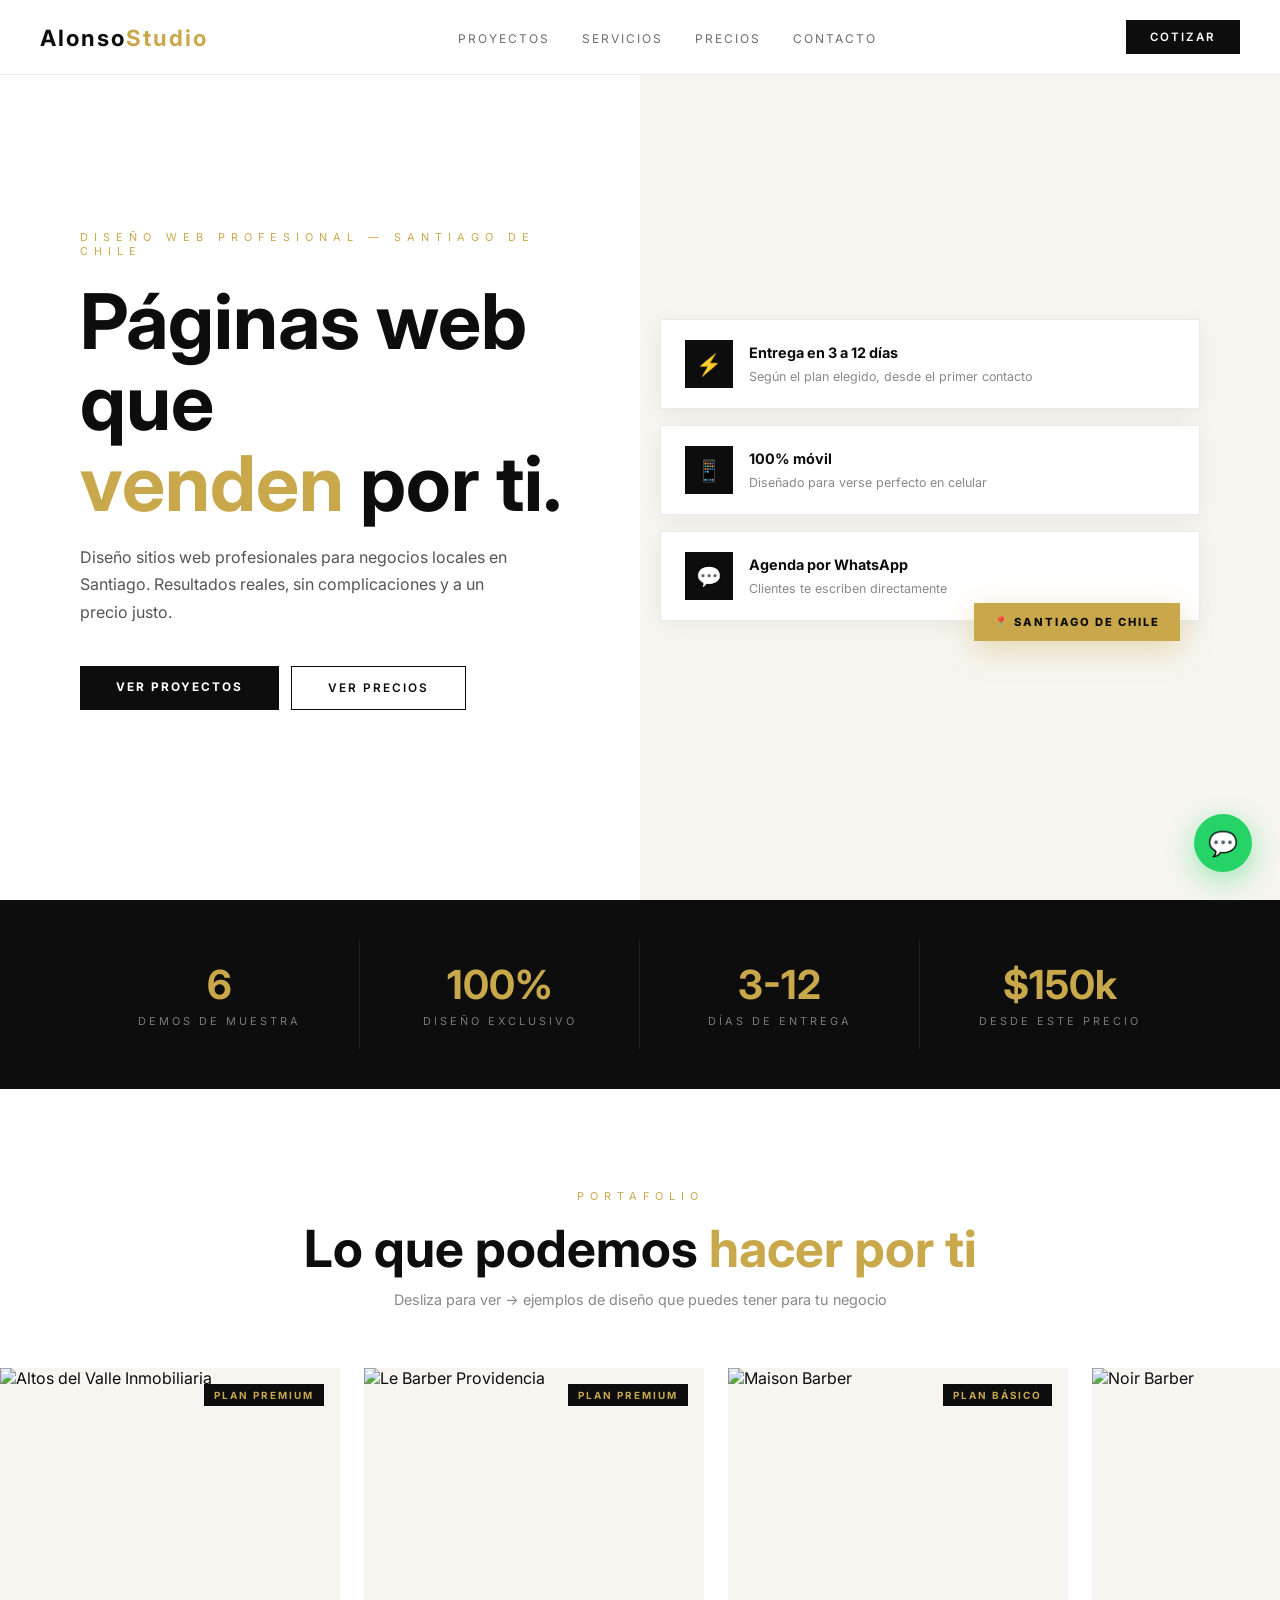
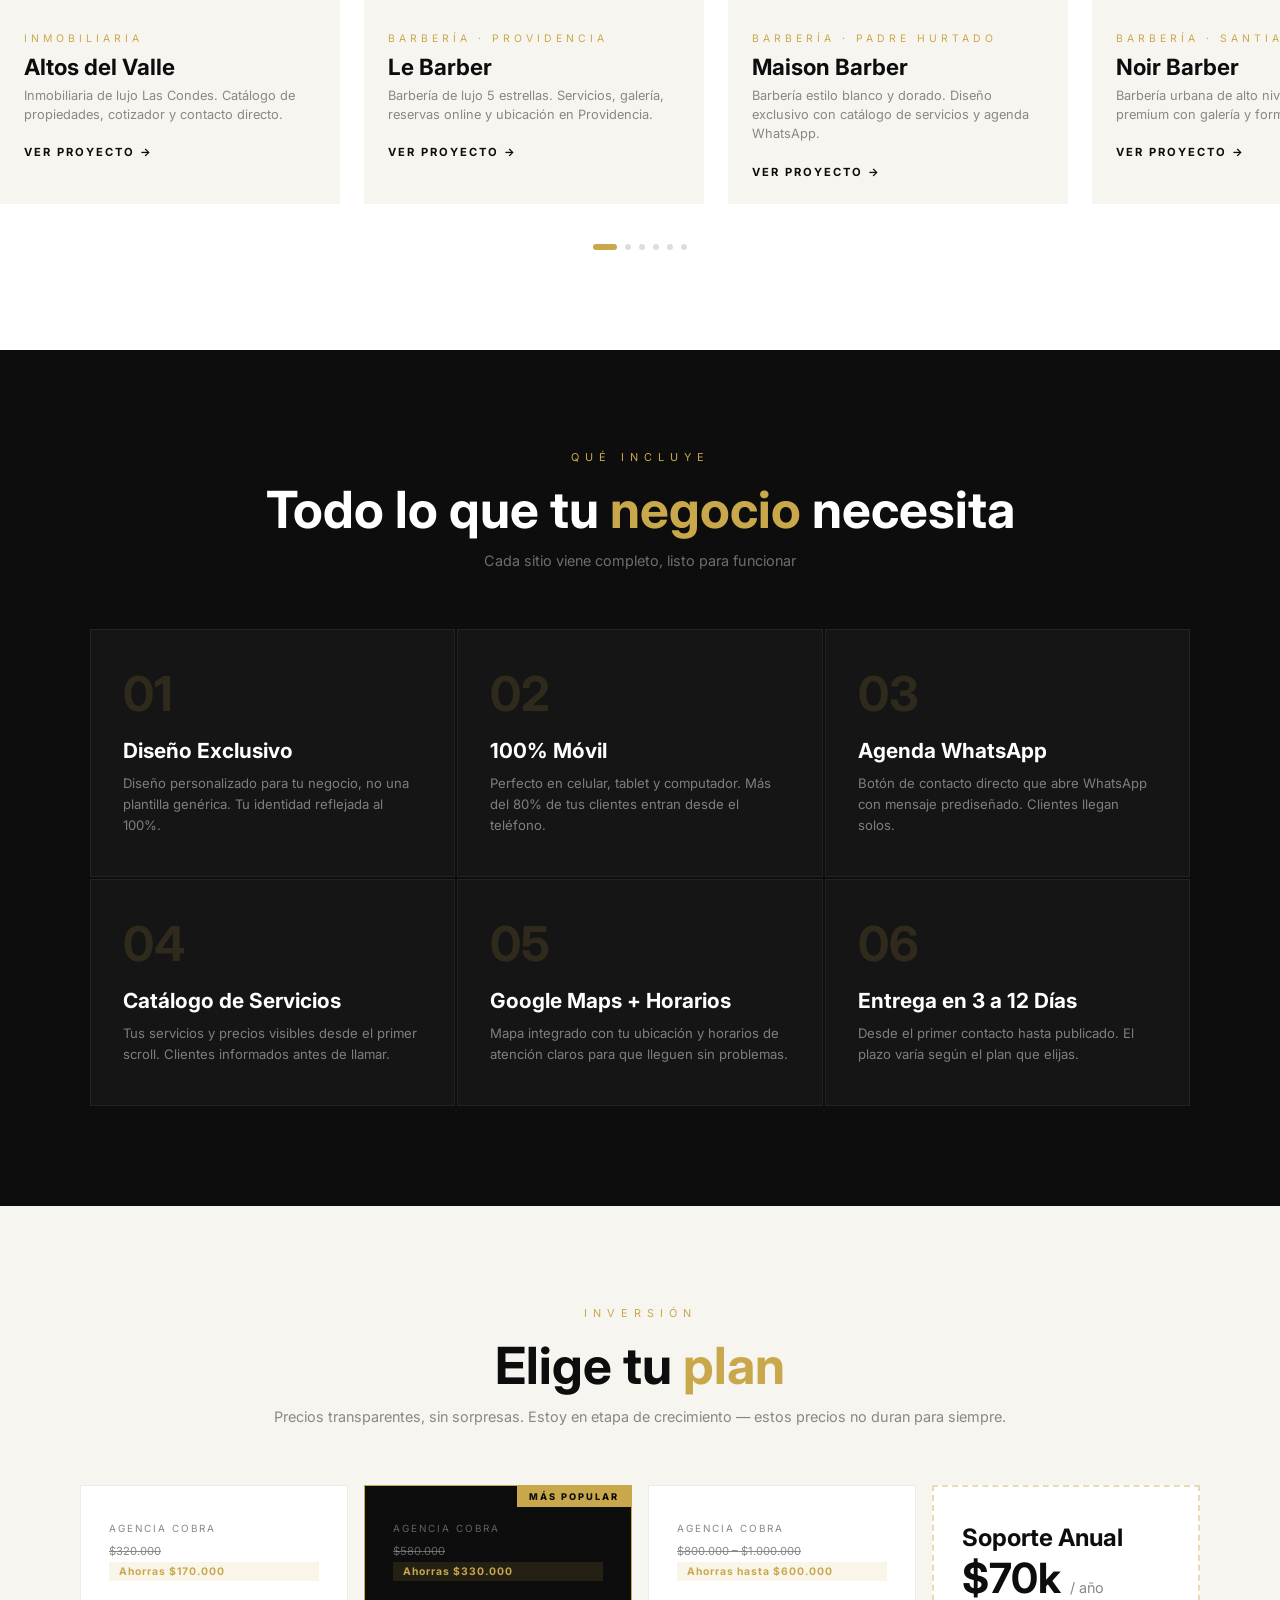
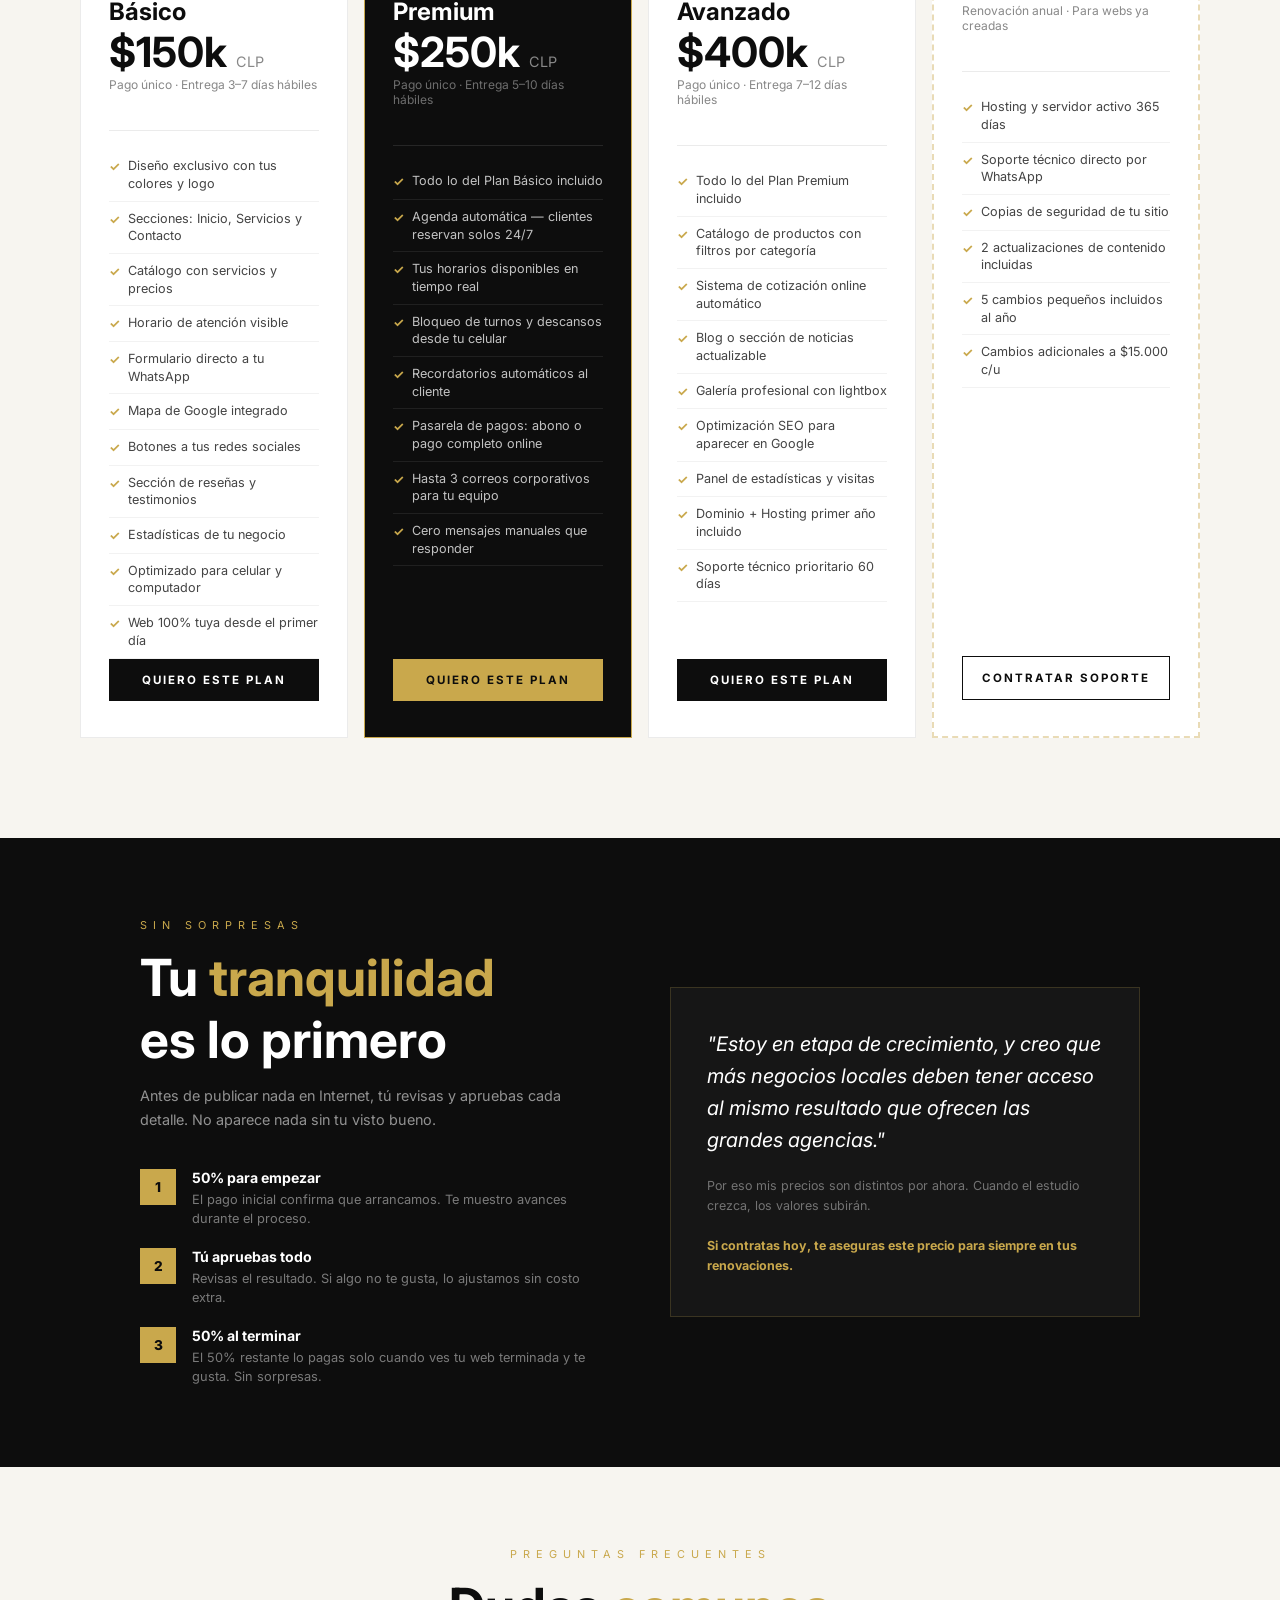
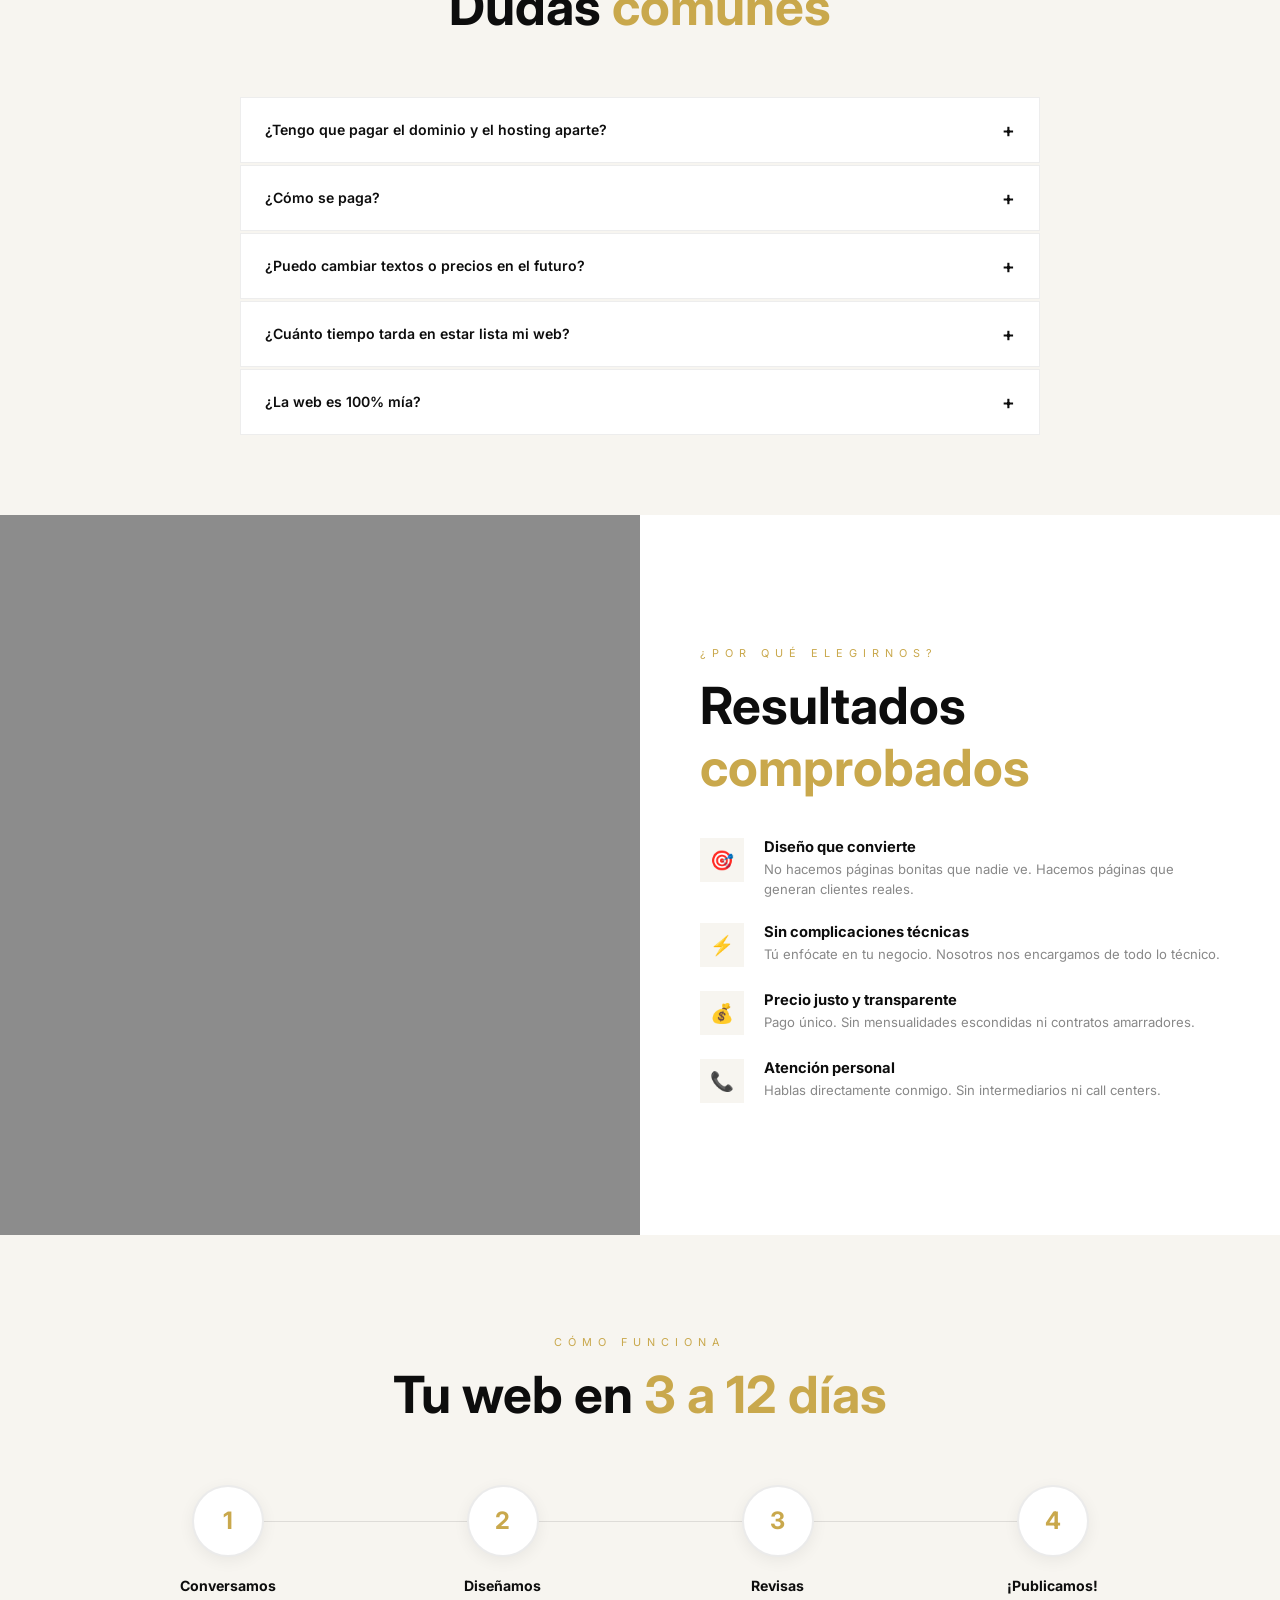
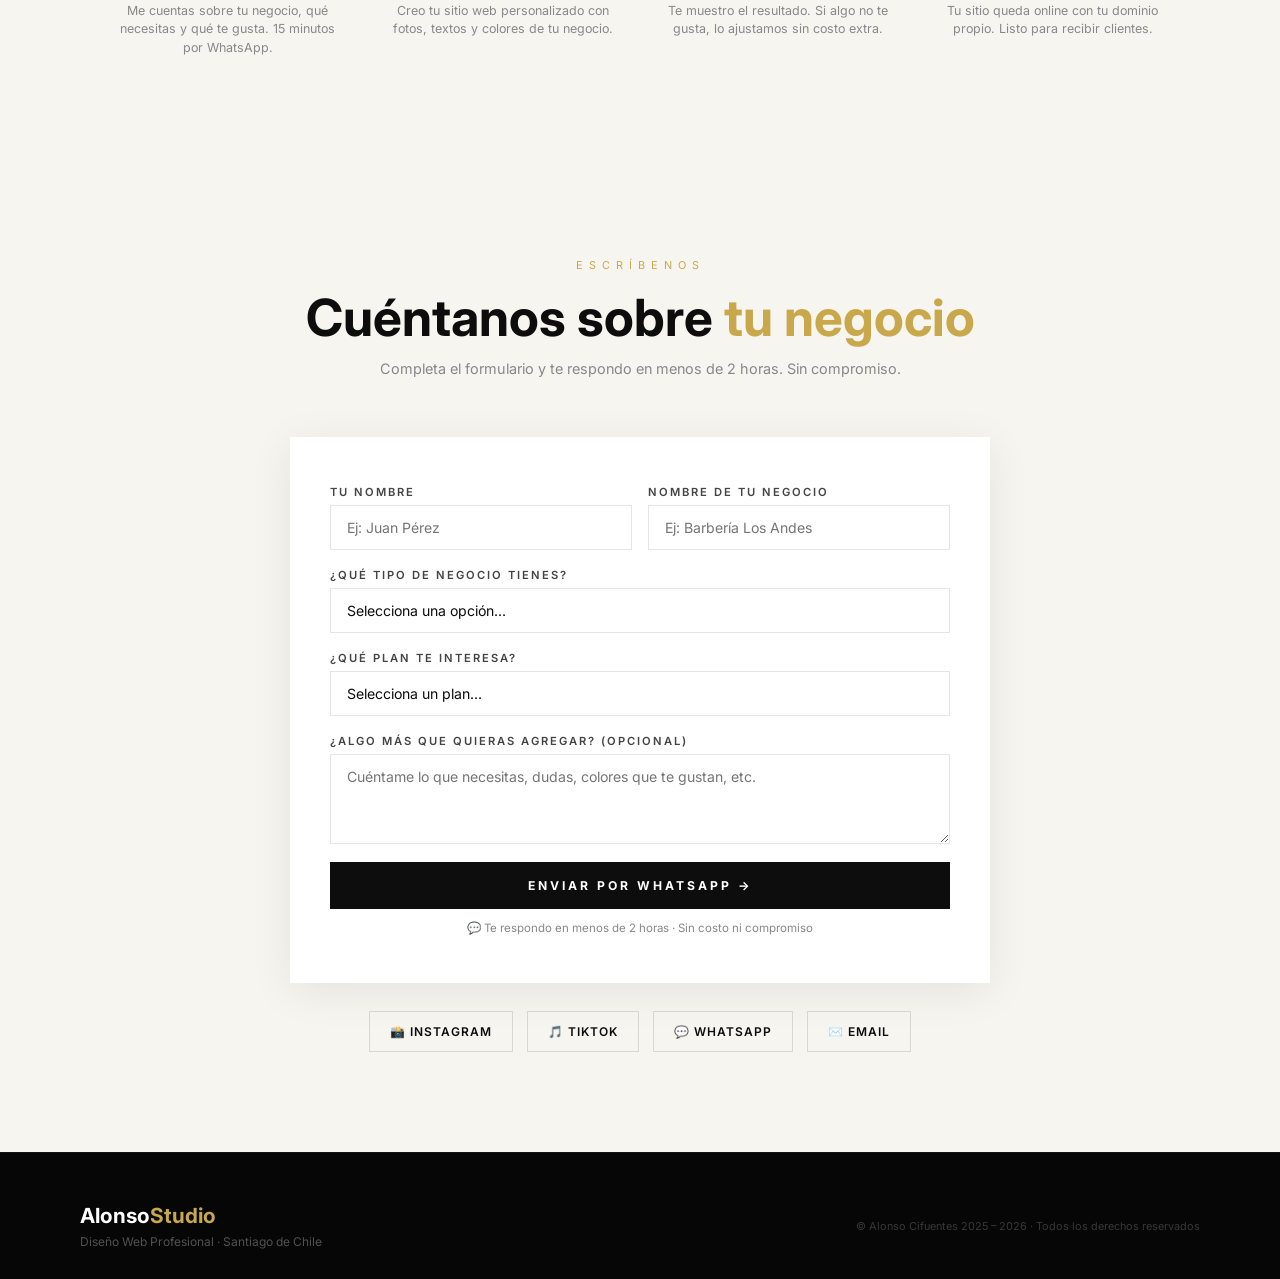
==== alonso-studio/index.html @ 46dcc5af "Mobile: plans, services and steps as horizontal carousels instead of vertical stacks" ====
<!DOCTYPE html>
<html lang="es">
<head>
  <meta charset="UTF-8"/>
  <meta name="viewport" content="width=device-width, initial-scale=1.0"/>
  <title>Alonso Studio | Diseño Web Profesional — Santiago de Chile</title>
  <link href="https://fonts.googleapis.com/css2?family=Inter:wght@300;400;500;600;700;800;900&display=swap" rel="stylesheet"/>
  <style>
    *, *::before, *::after { margin:0; padding:0; box-sizing:border-box; }
    :root {
      --gold: #c9a84c;
      --gold2: #f0d080;
      --dark: #0d0d0d;
      --white: #ffffff;
      --off: #f7f5f0;
      --gray: #888;
      --light: #f0ede7;
    }
    html { scroll-behavior:smooth; }
    body { background:var(--white); color:var(--dark); font-family:'Inter',sans-serif; overflow-x:hidden; }

    /* ── NAV ── */
    nav {
      position:fixed; top:0; left:0; right:0; z-index:1000;
      padding:20px 40px;
      display:flex; justify-content:space-between; align-items:center;
      background:rgba(255,255,255,0.95);
      backdrop-filter:blur(10px);
      border-bottom:1px solid rgba(0,0,0,0.07);
      transition:all 0.3s;
    }
    .nav-logo {
      font-family:'Inter',sans-serif;
      font-size:1.4rem; font-weight:700; letter-spacing:2px;
      color:var(--dark); text-decoration:none;
    }
    .nav-logo span { color:var(--gold); }
    .nav-links { display:flex; gap:32px; list-style:none; }
    .nav-links a {
      color:var(--dark); text-decoration:none;
      font-size:0.75rem; letter-spacing:2px; text-transform:uppercase;
      opacity:0.6; transition:opacity 0.3s;
    }
    .nav-links a:hover { opacity:1; color:var(--gold); }
    .nav-cta {
      background:var(--dark); color:var(--white);
      padding:10px 24px; font-size:0.72rem; letter-spacing:2px;
      text-transform:uppercase; font-weight:600;
      text-decoration:none; transition:all 0.3s;
    }
    .nav-cta:hover { background:var(--gold); color:var(--dark); }
    @media(max-width:768px){
      nav { padding:14px 20px; }
      .nav-links { display:none; }
      .nav-logo { font-size:1.15rem; }
      .nav-cta { padding:9px 18px; font-size:0.68rem; }
    }

    /* ── HERO ── */
    #hero {
      min-height:100vh;
      display:grid; grid-template-columns:1fr 1fr;
      align-items:center;
      padding:100px 80px 60px;
      background:var(--white);
      position:relative; overflow:hidden;
    }
    #hero::before {
      content:'';
      position:absolute; top:0; right:0;
      width:50%; height:100%;
      background:var(--off);
      z-index:0;
    }
    .hero-left { position:relative; z-index:1; padding-right:60px; }
    .hero-tag {
      font-size:0.68rem; letter-spacing:6px; text-transform:uppercase;
      color:var(--gold); margin-bottom:24px; display:block;
    }
    .hero-title {
      font-family:'Inter',sans-serif;
      font-size:clamp(3rem,6vw,5.5rem);
      font-weight:700; line-height:1.05;
      margin-bottom:20px;
    }
    .hero-title em { color:var(--gold); font-style:normal; }
    .hero-desc {
      font-size:1rem; line-height:1.7;
      color:#555; margin-bottom:40px; max-width:440px;
    }
    .hero-btns { display:flex; gap:12px; flex-wrap:wrap; }
    .btn-dark {
      background:var(--dark); color:var(--white);
      padding:14px 36px; font-size:0.74rem; letter-spacing:2px;
      text-transform:uppercase; font-weight:700;
      text-decoration:none; transition:all 0.3s; display:inline-block;
    }
    .btn-dark:hover { background:var(--gold); color:var(--dark); transform:translateY(-2px); }
    .btn-ghost {
      border:1.5px solid var(--dark); color:var(--dark);
      padding:14px 36px; font-size:0.74rem; letter-spacing:2px;
      text-transform:uppercase; font-weight:600;
      text-decoration:none; transition:all 0.3s; display:inline-block;
    }
    .btn-ghost:hover { background:var(--dark); color:var(--white); transform:translateY(-2px); }

    .hero-right {
      position:relative; z-index:1;
      display:flex; flex-direction:column; gap:16px; padding-left:20px;
    }
    .hero-card {
      background:var(--white); border:1px solid rgba(0,0,0,0.08);
      padding:20px 24px; display:flex; align-items:center; gap:16px;
      box-shadow:0 4px 20px rgba(0,0,0,0.06);
      opacity:0; transform:translateX(30px);
      animation:slideIn 0.7s ease forwards;
    }
    .hero-card:nth-child(1){ animation-delay:0.4s; }
    .hero-card:nth-child(2){ animation-delay:0.6s; }
    .hero-card:nth-child(3){ animation-delay:0.8s; }
    .hc-icon {
      width:48px; height:48px; background:var(--dark);
      display:flex; align-items:center; justify-content:center;
      font-size:1.3rem; flex-shrink:0;
    }
    .hc-text strong { display:block; font-size:0.9rem; font-weight:700; margin-bottom:4px; }
    .hc-text span { font-size:0.78rem; color:var(--gray); }
    .hero-badge {
      position:absolute; bottom:-20px; right:20px;
      background:var(--gold); color:var(--dark);
      padding:12px 20px; font-size:0.7rem; letter-spacing:2px;
      text-transform:uppercase; font-weight:800;
      box-shadow:0 8px 30px rgba(201,168,76,0.4);
    }

    @media(max-width:768px){
      #hero { grid-template-columns:1fr; padding:90px 20px 50px; min-height:auto; }
      #hero::before { display:none; }
      .hero-left { padding-right:0; text-align:left; }
      .hero-tag { font-size:0.6rem; letter-spacing:4px; margin-bottom:16px; }
      .hero-title { font-size:2.2rem; line-height:1.1; text-align:left; margin-bottom:16px; }
      .hero-desc { font-size:0.9rem; margin-bottom:28px; text-align:left; max-width:100%; }
      .hero-btns { justify-content:flex-start; gap:10px; }
      .btn-dark, .btn-ghost { padding:13px 24px; font-size:0.7rem; }
      .hero-right { padding-left:0; margin-top:32px; gap:10px; }
      .hero-card { padding:14px 16px; gap:12px; }
      .hc-icon { width:40px; height:40px; font-size:1.1rem; flex-shrink:0; }
      .hc-text strong { font-size:0.82rem; }
      .hc-text span { font-size:0.72rem; }
      .hero-badge { position:static; margin-top:4px; display:inline-block; }
    }

    /* ── STATS BAR ── */
    #stats {
      background:var(--dark); padding:40px 80px;
      display:grid; grid-template-columns:repeat(4,1fr);
      text-align:center; gap:0;
    }
    .stat-item {
      padding:20px; border-right:1px solid rgba(255,255,255,0.08);
    }
    .stat-item:last-child { border-right:none; }
    .stat-num {
      font-family:'Inter',sans-serif;
      font-size:2.5rem; font-weight:700; color:var(--gold); display:block;
    }
    .stat-lbl { font-size:0.68rem; letter-spacing:3px; text-transform:uppercase; color:rgba(255,255,255,0.45); margin-top:4px; }
    @media(max-width:768px){
      #stats { grid-template-columns:1fr 1fr; padding:24px 20px; }
      .stat-item { padding:14px 8px; border-right:none; border-bottom:1px solid rgba(255,255,255,0.06); }
      .stat-item:nth-child(odd){ border-right:1px solid rgba(255,255,255,0.06); }
      .stat-item:nth-child(3),.stat-item:nth-child(4){ border-bottom:none; }
      .stat-num { font-size:1.9rem; }
      .stat-lbl { font-size:0.6rem; letter-spacing:2px; }
    }

    /* ── PORTAFOLIO ── */
    #portafolio { padding:100px 0 80px; background:var(--white); }
    .section-head { text-align:center; padding:0 40px; margin-bottom:60px; }
    .sec-tag { font-size:0.68rem; letter-spacing:6px; color:var(--gold); text-transform:uppercase; display:block; margin-bottom:14px; }
    .sec-title {
      font-family:'Inter',sans-serif;
      font-size:clamp(2rem,4vw,3.2rem); font-weight:700;
    }
    .sec-title em { color:var(--gold); font-style:normal; }
    .sec-sub { font-size:0.9rem; color:var(--gray); margin-top:12px; }

    /* CARRUSEL */
    .carousel-wrap { position:relative; }
    .carousel {
      display:flex; gap:24px;
      overflow-x:auto; scroll-snap-type:x mandatory;
      -webkit-overflow-scrolling:touch;
      padding:0 80px 40px;
      scrollbar-width:none;
    }
    .carousel::-webkit-scrollbar { display:none; }
    .proj-card {
      flex:0 0 340px; scroll-snap-align:start;
      background:var(--off); overflow:hidden;
      position:relative; cursor:pointer;
      transition:transform 0.3s, box-shadow 0.3s;
    }
    .proj-card:hover { transform:translateY(-6px); box-shadow:0 20px 50px rgba(0,0,0,0.15); }
    .proj-img {
      width:100%; height:240px; object-fit:cover;
      display:block; transition:transform 0.5s;
    }
    .proj-card:hover .proj-img { transform:scale(1.05); }
    .proj-info { padding:24px; }
    .proj-cat { font-size:0.65rem; letter-spacing:4px; color:var(--gold); text-transform:uppercase; display:block; margin-bottom:8px; }
    .proj-name { font-family:'Inter',sans-serif; font-size:1.4rem; font-weight:700; margin-bottom:6px; }
    .proj-desc { font-size:0.8rem; color:var(--gray); line-height:1.5; margin-bottom:16px; }
    .proj-link {
      font-size:0.7rem; letter-spacing:2px; text-transform:uppercase;
      font-weight:700; color:var(--dark); text-decoration:none;
      display:inline-flex; align-items:center; gap:8px; transition:gap 0.3s;
    }
    .proj-link:hover { gap:14px; color:var(--gold); }
    .proj-tag {
      position:absolute; top:16px; right:16px;
      background:var(--dark); color:var(--gold);
      font-size:0.62rem; letter-spacing:2px; text-transform:uppercase;
      padding:5px 10px; font-weight:700;
    }

    .carousel-dots {
      display:flex; justify-content:center; gap:8px; padding:0 0 20px;
    }
    .dot {
      width:6px; height:6px; border-radius:50%; background:#ddd;
      cursor:pointer; transition:all 0.3s;
    }
    .dot.active { background:var(--gold); width:24px; border-radius:3px; }

    @media(max-width:768px){
      #portafolio { padding:60px 0 50px; }
      .section-head { padding:0 20px; margin-bottom:36px; }
      .sec-title { font-size:1.7rem; }
      .sec-sub { font-size:0.82rem; }
      .carousel { padding:0 20px 24px; gap:14px; }
      .proj-card { flex:0 0 260px; }
      .proj-img { height:180px; }
      .proj-info { padding:18px; }
      .proj-name { font-size:1.15rem; }
    }

    /* ── SERVICIOS ── */
    #servicios {
      padding:100px 80px;
      background:var(--dark);
    }
    #servicios .sec-tag { color:var(--gold); }
    #servicios .sec-title { color:var(--white); }
    #servicios .sec-sub { color:rgba(255,255,255,0.45); }
    .services-row {
      display:grid; grid-template-columns:repeat(3,1fr);
      gap:2px; max-width:1100px; margin:0 auto;
    }
    .svc-card {
      background:rgba(255,255,255,0.03);
      border:1px solid rgba(255,255,255,0.06);
      padding:40px 32px; transition:all 0.3s; position:relative; overflow:hidden;
    }
    .svc-card::after {
      content:''; position:absolute; bottom:0; left:0;
      width:0; height:2px; background:var(--gold);
      transition:width 0.4s;
    }
    .svc-card:hover { background:rgba(255,255,255,0.06); }
    .svc-card:hover::after { width:100%; }
    .svc-num {
      font-family:'Inter',sans-serif;
      font-size:3rem; font-weight:700; color:rgba(201,168,76,0.15);
      line-height:1; margin-bottom:20px; display:block;
    }
    .svc-name {
      font-family:'Inter',sans-serif;
      font-size:1.3rem; font-weight:700; color:var(--white);
      margin-bottom:10px;
    }
    .svc-desc { font-size:0.82rem; color:rgba(255,255,255,0.45); line-height:1.6; }
    @media(max-width:768px){
      #servicios { padding:60px 0; }
      #servicios .section-head { padding:0 20px; }
      .services-row {
        display:flex; overflow-x:auto; scroll-snap-type:x mandatory;
        -webkit-overflow-scrolling:touch;
        gap:2px; padding:0 20px 20px; scrollbar-width:none;
      }
      .services-row::-webkit-scrollbar { display:none; }
      .svc-card { flex:0 0 72vw; scroll-snap-align:start; padding:28px 22px; }
      .svc-num { font-size:2.2rem; margin-bottom:12px; }
      .svc-name { font-size:1.1rem; }
    }

    /* ── PRECIOS ── */
    #precios { padding:100px 80px; background:var(--off); }
    .plans-row {
      display:grid; grid-template-columns:repeat(4,1fr);
      gap:16px; max-width:1200px; margin:0 auto;
    }
    .plan-card {
      background:var(--white); padding:36px 28px;
      border:1px solid rgba(0,0,0,0.08);
      position:relative; overflow:hidden;
      transition:transform 0.3s, box-shadow 0.3s;
      display:flex; flex-direction:column;
    }
    .plan-card:hover { transform:translateY(-6px); box-shadow:0 20px 50px rgba(0,0,0,0.1); }
    .plan-card.featured {
      background:var(--dark); color:var(--white);
      border-color:var(--gold);
    }
    .plan-card.featured .plan-price,
    .plan-card.featured .plan-name { color:var(--white); }
    .plan-card.featured .plan-item { border-color:rgba(255,255,255,0.08); color:rgba(255,255,255,0.75); }
    .plan-card.anual { border:2px dashed rgba(201,168,76,0.4); background:var(--white); }
    .plan-badge {
      position:absolute; top:0; right:0;
      background:var(--gold); color:var(--dark);
      font-size:0.58rem; letter-spacing:2px; text-transform:uppercase;
      font-weight:800; padding:5px 12px;
    }
    .plan-agency {
      font-size:0.7rem; color:var(--gray); margin-bottom:4px;
      text-decoration:line-through;
    }
    .plan-agency-label {
      font-size:0.62rem; letter-spacing:2px; text-transform:uppercase;
      color:var(--gray); display:block; margin-bottom:10px;
    }
    .plan-name {
      font-family:'Inter',sans-serif;
      font-size:1.5rem; font-weight:700; margin-bottom:6px; color:var(--dark);
    }
    .plan-price {
      font-family:'Inter',sans-serif;
      font-size:2.6rem; font-weight:700; color:var(--dark);
      line-height:1; margin-bottom:4px;
    }
    .plan-price span { font-size:0.9rem; font-weight:400; color:var(--gray); }
    .plan-sub { font-size:0.75rem; color:var(--gray); margin-bottom:20px; }
    .plan-divider { height:1px; background:rgba(0,0,0,0.08); margin:18px 0; }
    .plan-card.featured .plan-divider { background:rgba(255,255,255,0.1); }
    .plan-item {
      font-size:0.79rem; color:#444; padding:8px 0;
      border-bottom:1px solid rgba(0,0,0,0.05);
      display:flex; align-items:flex-start; gap:8px; line-height:1.4;
    }
    .plan-item::before { content:'✓'; color:var(--gold); font-weight:700; flex-shrink:0; margin-top:1px; }
    .plan-btn {
      display:block; text-align:center; margin-top:auto; padding-top:24px;
      padding:14px; font-size:0.72rem; letter-spacing:2px;
      text-transform:uppercase; font-weight:700;
      text-decoration:none; transition:all 0.3s; margin-top:auto;
    }
    .plan-card:not(.featured) .plan-btn { background:var(--dark); color:var(--white); }
    .plan-card:not(.featured) .plan-btn:hover { background:var(--gold); color:var(--dark); }
    .plan-card.featured .plan-btn { background:var(--gold); color:var(--dark); }
    .plan-card.featured .plan-btn:hover { background:var(--white); color:var(--dark); }
    .plan-card.anual .plan-btn { background:transparent; border:1.5px solid var(--dark); color:var(--dark); }
    .plan-card.anual .plan-btn:hover { background:var(--dark); color:var(--white); }
    .plan-savings {
      display:inline-block; background:rgba(201,168,76,0.12);
      color:var(--gold); font-size:0.65rem; letter-spacing:1px;
      font-weight:700; padding:3px 10px; margin-bottom:16px;
    }

    /* ── TRANQUILIDAD ── */
    #tranquilidad { padding:80px 80px; background:var(--dark); }
    .tran-grid {
      display:grid; grid-template-columns:1fr 1fr;
      gap:60px; max-width:1000px; margin:0 auto; align-items:center;
    }
    .tran-left .sec-title { color:var(--white); text-align:left; }
    .tran-left .sec-tag { text-align:left; }
    .tran-desc { color:rgba(255,255,255,0.55); font-size:0.9rem; line-height:1.7; margin-top:14px; }
    .tran-steps { margin-top:36px; display:flex; flex-direction:column; gap:20px; }
    .tran-step { display:flex; gap:16px; align-items:flex-start; }
    .tran-num {
      width:36px; height:36px; background:var(--gold); color:var(--dark);
      display:flex; align-items:center; justify-content:center;
      font-weight:800; font-size:0.85rem; flex-shrink:0;
    }
    .tran-step strong { display:block; color:var(--white); font-size:0.88rem; margin-bottom:4px; }
    .tran-step p { color:rgba(255,255,255,0.45); font-size:0.8rem; line-height:1.5; }
    .tran-right {
      background:rgba(255,255,255,0.04); border:1px solid rgba(201,168,76,0.2);
      padding:40px 36px;
    }
    .tran-quote {
      font-family:'Inter',sans-serif;
      font-size:1.25rem; color:var(--white); line-height:1.6;
      font-style:italic; margin-bottom:20px;
    }
    .tran-note { font-size:0.78rem; color:rgba(255,255,255,0.4); line-height:1.6; }
    .tran-note strong { color:var(--gold); }

    /* ── FAQ ── */
    #faq { padding:80px 80px; background:var(--off); }
    .faq-list { max-width:800px; margin:0 auto; display:flex; flex-direction:column; gap:2px; }
    .faq-item { background:var(--white); border:1px solid rgba(0,0,0,0.07); overflow:hidden; }
    .faq-q {
      padding:20px 24px; font-size:0.88rem; font-weight:600;
      cursor:pointer; display:flex; justify-content:space-between; align-items:center;
      transition:color 0.3s; user-select:none;
    }
    .faq-q:hover { color:var(--gold); }
    .faq-q .faq-icon { font-size:1.2rem; transition:transform 0.3s; flex-shrink:0; }
    .faq-a {
      max-height:0; overflow:hidden;
      transition:max-height 0.4s ease, padding 0.3s;
      font-size:0.85rem; color:var(--gray); line-height:1.7;
      padding:0 24px;
    }
    .faq-item.open .faq-a { max-height:200px; padding:0 24px 20px; }
    .faq-item.open .faq-icon { transform:rotate(45deg); color:var(--gold); }

    @media(max-width:768px){
      #precios { padding:60px 0; }
      #precios .section-head { padding:0 20px; }
      .plans-row {
        display:flex; flex-direction:row;
        overflow-x:auto; scroll-snap-type:x mandatory;
        -webkit-overflow-scrolling:touch;
        gap:14px; padding:0 20px 24px;
        scrollbar-width:none; max-width:100%;
      }
      .plans-row::-webkit-scrollbar { display:none; }
      .plan-card { flex:0 0 82vw; scroll-snap-align:start; padding:28px 22px; }
      .plan-price { font-size:2.1rem; }
      .plan-name { font-size:1.25rem; }
      .plan-item { font-size:0.78rem; }
      #tranquilidad { padding:60px 20px; }
      .tran-grid { grid-template-columns:1fr; gap:36px; }
      .tran-right { padding:28px 22px; }
      .tran-quote { font-size:1.05rem; }
      #faq { padding:60px 20px; }
      .faq-q { padding:16px 18px; font-size:0.84rem; }
      .faq-a { font-size:0.8rem; }
      .faq-item.open .faq-a { padding:0 18px 16px; }
    }

    /* ── POR QUÉ ── */
    #porque {
      display:grid; grid-template-columns:1fr 1fr;
      min-height:80vh;
    }
    .pq-img {
      background:url('https://images.unsplash.com/photo-1497366216548-37526070297c?w=900&q=80') center/cover;
      position:relative;
    }
    .pq-img::after {
      content:''; position:absolute; inset:0;
      background:rgba(0,0,0,0.45);
    }
    .pq-content {
      background:var(--white); padding:80px 60px;
      display:flex; flex-direction:column; justify-content:center;
    }
    .pq-list { margin-top:40px; display:flex; flex-direction:column; gap:24px; }
    .pq-item { display:flex; gap:20px; align-items:flex-start; }
    .pq-icon {
      width:44px; height:44px; background:var(--off);
      display:flex; align-items:center; justify-content:center;
      font-size:1.2rem; flex-shrink:0;
    }
    .pq-item strong { display:block; font-size:0.92rem; font-weight:700; margin-bottom:4px; }
    .pq-item p { font-size:0.82rem; color:var(--gray); line-height:1.5; }
    @media(max-width:768px){
      #porque { grid-template-columns:1fr; min-height:auto; }
      .pq-img { height:220px; }
      .pq-content { padding:48px 20px; }
      .pq-list { gap:18px; margin-top:28px; }
      .pq-icon { width:38px; height:38px; font-size:1rem; flex-shrink:0; }
      .pq-item strong { font-size:0.85rem; }
      .pq-item p { font-size:0.78rem; }
    }

    /* ── PROCESO ── */
    #proceso { padding:100px 80px; background:var(--off); }
    .steps-row {
      display:grid; grid-template-columns:repeat(4,1fr);
      gap:0; max-width:1100px; margin:0 auto; position:relative;
    }
    .steps-row::before {
      content:''; position:absolute;
      top:36px; left:10%; width:80%; height:1px;
      background:rgba(0,0,0,0.1); z-index:0;
    }
    .step { text-align:center; padding:0 20px; position:relative; z-index:1; }
    .step-num {
      width:72px; height:72px; background:var(--white);
      border:2px solid rgba(0,0,0,0.08);
      border-radius:50%; margin:0 auto 20px;
      display:flex; align-items:center; justify-content:center;
      font-family:'Inter',sans-serif;
      font-size:1.5rem; font-weight:700; color:var(--gold);
      box-shadow:0 4px 16px rgba(0,0,0,0.06);
    }
    .step-name { font-size:0.88rem; font-weight:700; margin-bottom:8px; }
    .step-desc { font-size:0.78rem; color:var(--gray); line-height:1.5; }
    @media(max-width:768px){
      #proceso { padding:60px 0; }
      #proceso .section-head { padding:0 20px; }
      .steps-row {
        display:flex; overflow-x:auto; scroll-snap-type:x mandatory;
        -webkit-overflow-scrolling:touch;
        gap:0; padding:0 20px 20px; scrollbar-width:none;
      }
      .steps-row::-webkit-scrollbar { display:none; }
      .steps-row::before { display:none; }
      .step { flex:0 0 60vw; scroll-snap-align:start; padding:0 16px; }
      .step-num { width:54px; height:54px; font-size:1.2rem; }
      .step-name { font-size:0.82rem; }
      .step-desc { font-size:0.74rem; }
    }

    /* ── FORMULARIO ── */
    #contacto {
      background:var(--off); padding:100px 80px;
    }
    .contact-grid {
      max-width:700px; margin:0 auto;
    }
    .contact-form { background:var(--white); padding:48px 40px; box-shadow:0 8px 40px rgba(0,0,0,0.08); }
    .form-row { display:grid; grid-template-columns:1fr 1fr; gap:16px; }
    .form-group { display:flex; flex-direction:column; gap:6px; margin-bottom:18px; }
    .form-group label { font-size:0.7rem; letter-spacing:2px; text-transform:uppercase; font-weight:600; color:#444; }
    .form-group input,
    .form-group select,
    .form-group textarea {
      border:1.5px solid rgba(0,0,0,0.1); padding:13px 16px;
      font-family:'Inter',sans-serif; font-size:0.88rem;
      background:var(--white); color:var(--dark);
      outline:none; transition:border-color 0.3s; width:100%;
    }
    .form-group input:focus,
    .form-group select:focus,
    .form-group textarea:focus { border-color:var(--gold); }
    .form-group textarea { resize:vertical; min-height:90px; }
    .form-group select { appearance:none; cursor:pointer; }
    .form-submit {
      width:100%; background:var(--dark); color:var(--white);
      padding:16px; font-size:0.76rem; letter-spacing:3px;
      text-transform:uppercase; font-weight:700;
      border:none; cursor:pointer; transition:all 0.3s; font-family:'Inter',sans-serif;
    }
    .form-submit:hover { background:var(--gold); color:var(--dark); }
    .form-note { font-size:0.72rem; color:var(--gray); text-align:center; margin-top:12px; }

    .contact-socials {
      display:flex; justify-content:center; gap:14px; margin-top:28px; flex-wrap:wrap;
    }
    .csoc-btn {
      display:flex; align-items:center; gap:8px;
      border:1.5px solid rgba(0,0,0,0.12); padding:12px 20px;
      font-size:0.75rem; letter-spacing:1px; text-transform:uppercase; font-weight:600;
      color:var(--dark); text-decoration:none; transition:all 0.3s;
    }
    .csoc-btn:hover { border-color:var(--gold); color:var(--gold); background:rgba(201,168,76,0.05); }

    @media(max-width:768px){
      #contacto { padding:60px 20px; }
      .form-row { grid-template-columns:1fr; }
      .contact-form { padding:26px 18px; }
      .form-group label { font-size:0.65rem; }
      .form-group input, .form-group select, .form-group textarea { padding:12px 14px; font-size:0.84rem; }
      .form-submit { font-size:0.7rem; padding:15px; }
      .contact-socials { gap:8px; }
      .csoc-btn { padding:10px 14px; font-size:0.68rem; flex:1; justify-content:center; min-width:calc(50% - 4px); }
    }

    /* ── CTA FINAL ── */
    #cta {
      background:var(--dark); padding:80px 80px;
      text-align:center;
    }
    #cta .sec-title { color:var(--white); }
    #cta .sec-sub { color:rgba(255,255,255,0.45); margin:16px auto 40px; max-width:500px; }
    .cta-btns { display:flex; gap:16px; justify-content:center; flex-wrap:wrap; }
    .btn-gold {
      background:var(--gold); color:var(--dark);
      padding:16px 44px; font-size:0.78rem; letter-spacing:3px;
      text-transform:uppercase; font-weight:800;
      text-decoration:none; transition:all 0.3s; display:inline-block;
    }
    .btn-gold:hover { background:var(--gold2); transform:translateY(-3px); box-shadow:0 20px 50px rgba(201,168,76,0.35); }
    .btn-white {
      border:1.5px solid rgba(255,255,255,0.25); color:var(--white);
      padding:16px 44px; font-size:0.78rem; letter-spacing:3px;
      text-transform:uppercase; font-weight:600;
      text-decoration:none; transition:all 0.3s; display:inline-block;
    }
    .btn-white:hover { border-color:var(--white); background:rgba(255,255,255,0.05); transform:translateY(-3px); }

    /* ── FOOTER ── */
    footer {
      background:#060606; padding:50px 80px 30px;
      display:grid; grid-template-columns:1fr auto;
      align-items:center; gap:40px;
      border-top:1px solid rgba(255,255,255,0.05);
    }
    .foot-logo {
      font-family:'Inter',sans-serif;
      font-size:1.3rem; font-weight:700; color:var(--white);
    }
    .foot-logo span { color:var(--gold); }
    .foot-sub { font-size:0.75rem; color:rgba(255,255,255,0.3); margin-top:6px; }
    .foot-right { text-align:right; }
    .social-row { display:flex; gap:10px; justify-content:flex-end; margin-bottom:12px; }
    .soc-btn {
      width:38px; height:38px;
      border:1px solid rgba(255,255,255,0.12);
      display:flex; align-items:center; justify-content:center;
      font-size:0.9rem; color:rgba(255,255,255,0.5);
      text-decoration:none; transition:all 0.3s;
    }
    .soc-btn:hover { border-color:var(--gold); color:var(--gold); }
    .foot-copy { font-size:0.68rem; color:rgba(255,255,255,0.2); }
    @media(max-width:768px){
      footer { grid-template-columns:1fr; padding:32px 20px 20px; gap:16px; }
      .foot-right { text-align:left; }
      .foot-logo { font-size:1.1rem; }
      .foot-copy { font-size:0.64rem; }
    }

    /* ── WA FLOAT ── */
    .wa-float {
      position:fixed; bottom:28px; right:28px; z-index:999;
      width:58px; height:58px; background:#25D366; border-radius:50%;
      display:flex; align-items:center; justify-content:center;
      box-shadow:0 8px 30px rgba(37,211,102,0.45);
      text-decoration:none; font-size:1.5rem;
      animation:waPulse 2s ease infinite;
    }
    @keyframes waPulse {
      0%,100%{ box-shadow:0 8px 30px rgba(37,211,102,0.45); }
      50%{ box-shadow:0 8px 50px rgba(37,211,102,0.7); }
    }

    /* ── ANIMATIONS ── */
    @keyframes fadeUp { from{opacity:0;transform:translateY(30px)} to{opacity:1;transform:translateY(0)} }
    @keyframes slideIn { from{opacity:0;transform:translateX(30px)} to{opacity:1;transform:translateX(0)} }
    .reveal { opacity:0; transform:translateY(30px); transition:all 0.7s ease; }
    .reveal.visible { opacity:1; transform:translateY(0); }
  </style>
</head>
<body>

<!-- NAV -->
<nav>
  <a href="#" class="nav-logo">Alonso<span>Studio</span></a>
  <ul class="nav-links">
    <li><a href="#portafolio">Proyectos</a></li>
    <li><a href="#servicios">Servicios</a></li>
    <li><a href="#precios">Precios</a></li>
    <li><a href="#cta">Contacto</a></li>
  </ul>
  <a href="#contacto" class="nav-cta">Cotizar</a>
</nav>

<!-- HERO -->
<section id="hero">
  <div class="hero-left">
    <span class="hero-tag">Diseño Web Profesional — Santiago de Chile</span>
    <h1 class="hero-title">
      Páginas web que<br><em>venden</em> por ti.
    </h1>
    <p class="hero-desc">
      Diseño sitios web profesionales para negocios locales en Santiago.
      Resultados reales, sin complicaciones y a un precio justo.
    </p>
    <div class="hero-btns">
      <a href="#portafolio" class="btn-dark">Ver proyectos</a>
      <a href="#precios" class="btn-ghost">Ver precios</a>
    </div>
  </div>
  <div class="hero-right">
    <div class="hero-card">
      <div class="hc-icon">⚡</div>
      <div class="hc-text">
        <strong>Entrega en 3 a 12 días</strong>
        <span>Según el plan elegido, desde el primer contacto</span>
      </div>
    </div>
    <div class="hero-card">
      <div class="hc-icon">📱</div>
      <div class="hc-text">
        <strong>100% móvil</strong>
        <span>Diseñado para verse perfecto en celular</span>
      </div>
    </div>
    <div class="hero-card">
      <div class="hc-icon">💬</div>
      <div class="hc-text">
        <strong>Agenda por WhatsApp</strong>
        <span>Clientes te escriben directamente</span>
      </div>
    </div>
    <div class="hero-badge">📍 Santiago de Chile</div>
  </div>
</section>

<!-- STATS -->
<div id="stats">
  <div class="stat-item">
    <span class="stat-num">6</span>
    <span class="stat-lbl">Demos de muestra</span>
  </div>
  <div class="stat-item">
    <span class="stat-num">100%</span>
    <span class="stat-lbl">Diseño exclusivo</span>
  </div>
  <div class="stat-item">
    <span class="stat-num">3-12</span>
    <span class="stat-lbl">Días de entrega</span>
  </div>
  <div class="stat-item">
    <span class="stat-num">$150k</span>
    <span class="stat-lbl">Desde este precio</span>
  </div>
</div>

<!-- PORTAFOLIO -->
<section id="portafolio">
  <div class="section-head reveal">
    <span class="sec-tag">Portafolio</span>
    <h2 class="sec-title">Lo que podemos <em>hacer por ti</em></h2>
    <p class="sec-sub">Desliza para ver → ejemplos de diseño que puedes tener para tu negocio</p>
  </div>

  <div class="carousel-wrap">
    <div class="carousel" id="carousel">

      <!-- Inmobiliaria -->
      <div class="proj-card">
        <span class="proj-tag">Plan Premium</span>
        <img class="proj-img" src="https://images.unsplash.com/photo-1613977257363-707ba9348227?w=600&q=80" alt="Altos del Valle Inmobiliaria"/>
        <div class="proj-info">
          <span class="proj-cat">Inmobiliaria</span>
          <div class="proj-name">Altos del Valle</div>
          <p class="proj-desc">Inmobiliaria de lujo Las Condes. Catálogo de propiedades, cotizador y contacto directo.</p>
          <a href="inmobiliaria-demo.html" class="proj-link" target="_blank">Ver proyecto →</a>
        </div>
      </div>

      <!-- Le Barber -->
      <div class="proj-card">
        <span class="proj-tag">Plan Premium</span>
        <img class="proj-img" src="https://images.unsplash.com/photo-1585747860715-2ba37e788b70?w=600&q=80" alt="Le Barber Providencia"/>
        <div class="proj-info">
          <span class="proj-cat">Barbería · Providencia</span>
          <div class="proj-name">Le Barber</div>
          <p class="proj-desc">Barbería de lujo 5 estrellas. Servicios, galería, reservas online y ubicación en Providencia.</p>
          <a href="barberia3-demo.html" class="proj-link" target="_blank">Ver proyecto →</a>
        </div>
      </div>

      <!-- Maison Barber -->
      <div class="proj-card">
        <span class="proj-tag">Plan Básico</span>
        <img class="proj-img" src="https://images.unsplash.com/photo-1503951914875-452162b0f3f1?w=600&q=80" alt="Maison Barber"/>
        <div class="proj-info">
          <span class="proj-cat">Barbería · Padre Hurtado</span>
          <div class="proj-name">Maison Barber</div>
          <p class="proj-desc">Barbería estilo blanco y dorado. Diseño exclusivo con catálogo de servicios y agenda WhatsApp.</p>
          <a href="barberia2-demo.html" class="proj-link" target="_blank">Ver proyecto →</a>
        </div>
      </div>

      <!-- Noir Barber -->
      <div class="proj-card">
        <span class="proj-tag">Plan Básico</span>
        <img class="proj-img" src="https://images.unsplash.com/photo-1621605815971-fbc98d665033?w=600&q=80" alt="Noir Barber"/>
        <div class="proj-info">
          <span class="proj-cat">Barbería · Santiago</span>
          <div class="proj-name">Noir Barber</div>
          <p class="proj-desc">Barbería urbana de alto nivel. Diseño negro premium con galería y formulario de contacto.</p>
          <a href="barberia-demo.html" class="proj-link" target="_blank">Ver proyecto →</a>
        </div>
      </div>

      <!-- Veterinaria -->
      <div class="proj-card">
        <span class="proj-tag">Plan Básico</span>
        <img class="proj-img" src="https://images.unsplash.com/photo-1612349317150-e413f6a5b16d?w=600&q=80" alt="Veterinaria San Ignacio"/>
        <div class="proj-info">
          <span class="proj-cat">Veterinaria · Santiago</span>
          <div class="proj-name">Veterinaria San Ignacio</div>
          <p class="proj-desc">Clínica veterinaria enfocada en perros y gatos. Servicios, productos y horarios de atención.</p>
          <a href="veterinaria-demo.html" class="proj-link" target="_blank">Ver proyecto →</a>
        </div>
      </div>

      <!-- Dental -->
      <div class="proj-card">
        <span class="proj-tag">Plan Básico</span>
        <img class="proj-img" src="https://images.unsplash.com/photo-1606811841689-23dfddce3e95?w=600&q=80" alt="Clínica Dental"/>
        <div class="proj-info">
          <span class="proj-cat">Clínica Dental · Santiago</span>
          <div class="proj-name">Clínica Dental Demo</div>
          <p class="proj-desc">Agenda automática por WhatsApp, galería de tratamientos y horarios de atención online.</p>
          <a href="dental-demo.html" class="proj-link" target="_blank">Ver proyecto →</a>
        </div>
      </div>

    </div>
    <div class="carousel-dots" id="dots"></div>
  </div>
</section>

<!-- SERVICIOS -->
<section id="servicios">
  <div class="section-head reveal">
    <span class="sec-tag">Qué incluye</span>
    <h2 class="sec-title" style="color:var(--white)">Todo lo que tu <em>negocio</em> necesita</h2>
    <p class="sec-sub" style="color:rgba(255,255,255,.4)">Cada sitio viene completo, listo para funcionar</p>
  </div>
  <div class="services-row">
    <div class="svc-card reveal">
      <span class="svc-num">01</span>
      <div class="svc-name">Diseño Exclusivo</div>
      <p class="svc-desc">Diseño personalizado para tu negocio, no una plantilla genérica. Tu identidad reflejada al 100%.</p>
    </div>
    <div class="svc-card reveal">
      <span class="svc-num">02</span>
      <div class="svc-name">100% Móvil</div>
      <p class="svc-desc">Perfecto en celular, tablet y computador. Más del 80% de tus clientes entran desde el teléfono.</p>
    </div>
    <div class="svc-card reveal">
      <span class="svc-num">03</span>
      <div class="svc-name">Agenda WhatsApp</div>
      <p class="svc-desc">Botón de contacto directo que abre WhatsApp con mensaje prediseñado. Clientes llegan solos.</p>
    </div>
    <div class="svc-card reveal">
      <span class="svc-num">04</span>
      <div class="svc-name">Catálogo de Servicios</div>
      <p class="svc-desc">Tus servicios y precios visibles desde el primer scroll. Clientes informados antes de llamar.</p>
    </div>
    <div class="svc-card reveal">
      <span class="svc-num">05</span>
      <div class="svc-name">Google Maps + Horarios</div>
      <p class="svc-desc">Mapa integrado con tu ubicación y horarios de atención claros para que lleguen sin problemas.</p>
    </div>
    <div class="svc-card reveal">
      <span class="svc-num">06</span>
      <div class="svc-name">Entrega en 3 a 12 Días</div>
      <p class="svc-desc">Desde el primer contacto hasta publicado. El plazo varía según el plan que elijas.</p>
    </div>
  </div>
</section>

<!-- PRECIOS -->
<section id="precios">
  <div class="section-head reveal">
    <span class="sec-tag">Inversión</span>
    <h2 class="sec-title">Elige tu <em>plan</em></h2>
    <p class="sec-sub">Precios transparentes, sin sorpresas. Estoy en etapa de crecimiento — estos precios no duran para siempre.</p>
  </div>
  <div class="plans-row">

    <!-- BÁSICO -->
    <div class="plan-card reveal">
      <span class="plan-agency-label">Agencia cobra</span>
      <div class="plan-agency">$320.000</div>
      <span class="plan-savings">Ahorras $170.000</span>
      <div class="plan-name">Básico</div>
      <div class="plan-price">$150k <span>CLP</span></div>
      <p class="plan-sub">Pago único · Entrega 3–7 días hábiles</p>
      <div class="plan-divider"></div>
      <div class="plan-item">Diseño exclusivo con tus colores y logo</div>
      <div class="plan-item">Secciones: Inicio, Servicios y Contacto</div>
      <div class="plan-item">Catálogo con servicios y precios</div>
      <div class="plan-item">Horario de atención visible</div>
      <div class="plan-item">Formulario directo a tu WhatsApp</div>
      <div class="plan-item">Mapa de Google integrado</div>
      <div class="plan-item">Botones a tus redes sociales</div>
      <div class="plan-item">Sección de reseñas y testimonios</div>
      <div class="plan-item">Estadísticas de tu negocio</div>
      <div class="plan-item">Optimizado para celular y computador</div>
      <div class="plan-item">Web 100% tuya desde el primer día</div>
      <a href="#contacto" class="plan-btn" onclick="seleccionarPlan('Plan Básico — $150.000')">Quiero este plan</a>
    </div>

    <!-- PREMIUM -->
    <div class="plan-card featured reveal">
      <div class="plan-badge">Más popular</div>
      <span class="plan-agency-label" style="color:rgba(255,255,255,.35)">Agencia cobra</span>
      <div class="plan-agency" style="color:rgba(255,255,255,.35)">$580.000</div>
      <span class="plan-savings">Ahorras $330.000</span>
      <div class="plan-name">Premium</div>
      <div class="plan-price">$250k <span>CLP</span></div>
      <p class="plan-sub" style="color:rgba(255,255,255,.4)">Pago único · Entrega 5–10 días hábiles</p>
      <div class="plan-divider"></div>
      <div class="plan-item">Todo lo del Plan Básico incluido</div>
      <div class="plan-item">Agenda automática — clientes reservan solos 24/7</div>
      <div class="plan-item">Tus horarios disponibles en tiempo real</div>
      <div class="plan-item">Bloqueo de turnos y descansos desde tu celular</div>
      <div class="plan-item">Recordatorios automáticos al cliente</div>
      <div class="plan-item">Pasarela de pagos: abono o pago completo online</div>
      <div class="plan-item">Hasta 3 correos corporativos para tu equipo</div>
      <div class="plan-item">Cero mensajes manuales que responder</div>
      <a href="#contacto" class="plan-btn" onclick="seleccionarPlan('Plan Premium — $250.000')">Quiero este plan</a>
    </div>

    <!-- AVANZADO -->
    <div class="plan-card reveal">
      <span class="plan-agency-label">Agencia cobra</span>
      <div class="plan-agency">$800.000 – $1.000.000</div>
      <span class="plan-savings">Ahorras hasta $600.000</span>
      <div class="plan-name">Avanzado</div>
      <div class="plan-price">$400k <span>CLP</span></div>
      <p class="plan-sub">Pago único · Entrega 7–12 días hábiles</p>
      <div class="plan-divider"></div>
      <div class="plan-item">Todo lo del Plan Premium incluido</div>
      <div class="plan-item">Catálogo de productos con filtros por categoría</div>
      <div class="plan-item">Sistema de cotización online automático</div>
      <div class="plan-item">Blog o sección de noticias actualizable</div>
      <div class="plan-item">Galería profesional con lightbox</div>
      <div class="plan-item">Optimización SEO para aparecer en Google</div>
      <div class="plan-item">Panel de estadísticas y visitas</div>
      <div class="plan-item">Dominio + Hosting primer año incluido</div>
      <div class="plan-item">Soporte técnico prioritario 60 días</div>
      <a href="#contacto" class="plan-btn" onclick="seleccionarPlan('Plan Avanzado — $400.000')">Quiero este plan</a>
    </div>

    <!-- ANUAL -->
    <div class="plan-card anual reveal">
      <div class="plan-name">Soporte Anual</div>
      <div class="plan-price">$70k <span>/ año</span></div>
      <p class="plan-sub">Renovación anual · Para webs ya creadas</p>
      <div class="plan-divider"></div>
      <div class="plan-item">Hosting y servidor activo 365 días</div>
      <div class="plan-item">Soporte técnico directo por WhatsApp</div>
      <div class="plan-item">Copias de seguridad de tu sitio</div>
      <div class="plan-item">2 actualizaciones de contenido incluidas</div>
      <div class="plan-item">5 cambios pequeños incluidos al año</div>
      <div class="plan-item">Cambios adicionales a $15.000 c/u</div>
      <a href="#contacto" class="plan-btn" onclick="seleccionarPlan('Plan Soporte Anual — $70.000')">Contratar soporte</a>
    </div>

  </div>
</section>

<!-- TRANQUILIDAD -->
<section id="tranquilidad">
  <div class="tran-grid">
    <div class="tran-left reveal">
      <span class="sec-tag">Sin sorpresas</span>
      <h2 class="sec-title" style="color:var(--white)">Tu <em>tranquilidad</em><br>es lo primero</h2>
      <p class="tran-desc">Antes de publicar nada en Internet, tú revisas y apruebas cada detalle. No aparece nada sin tu visto bueno.</p>
      <div class="tran-steps">
        <div class="tran-step">
          <div class="tran-num">1</div>
          <div>
            <strong>50% para empezar</strong>
            <p>El pago inicial confirma que arrancamos. Te muestro avances durante el proceso.</p>
          </div>
        </div>
        <div class="tran-step">
          <div class="tran-num">2</div>
          <div>
            <strong>Tú apruebas todo</strong>
            <p>Revisas el resultado. Si algo no te gusta, lo ajustamos sin costo extra.</p>
          </div>
        </div>
        <div class="tran-step">
          <div class="tran-num">3</div>
          <div>
            <strong>50% al terminar</strong>
            <p>El 50% restante lo pagas solo cuando ves tu web terminada y te gusta. Sin sorpresas.</p>
          </div>
        </div>
      </div>
    </div>
    <div class="tran-right reveal">
      <p class="tran-quote">"Estoy en etapa de crecimiento, y creo que más negocios locales deben tener acceso al mismo resultado que ofrecen las grandes agencias."</p>
      <p class="tran-note">Por eso mis precios son distintos por ahora. Cuando el estudio crezca, los valores subirán.<br><br><strong>Si contratas hoy, te aseguras este precio para siempre en tus renovaciones.</strong></p>
    </div>
  </div>
</section>

<!-- FAQ -->
<section id="faq">
  <div class="section-head reveal">
    <span class="sec-tag">Preguntas frecuentes</span>
    <h2 class="sec-title">Dudas <em>comunes</em></h2>
  </div>
  <div class="faq-list">
    <div class="faq-item">
      <div class="faq-q" onclick="toggleFaq(this)">¿Tengo que pagar el dominio y el hosting aparte? <span class="faq-icon">+</span></div>
      <div class="faq-a">En el Plan Básico y Premium el hosting no está incluido — se paga aparte (aprox. $30.000–$50.000 al año según el proveedor). En el Plan Avanzado el dominio y hosting del primer año están incluidos. El Plan de Soporte Anual cubre el hosting de los años siguientes por solo $70.000.</div>
    </div>
    <div class="faq-item">
      <div class="faq-q" onclick="toggleFaq(this)">¿Cómo se paga? <span class="faq-icon">+</span></div>
      <div class="faq-a">50% al inicio para arrancar el proyecto y 50% al terminar, cuando veas tu web finalizada y te guste. Aceptamos transferencia bancaria. Sin sorpresas ni cobros ocultos.</div>
    </div>
    <div class="faq-item">
      <div class="faq-q" onclick="toggleFaq(this)">¿Puedo cambiar textos o precios en el futuro? <span class="faq-icon">+</span></div>
      <div class="faq-a">Sí. Los cambios pequeños (textos, precios, horarios) cuestan $15.000 c/u. Si tienes el Plan de Soporte Anual, incluye 5 cambios pequeños y 2 actualizaciones completas de contenido al año.</div>
    </div>
    <div class="faq-item">
      <div class="faq-q" onclick="toggleFaq(this)">¿Cuánto tiempo tarda en estar lista mi web? <span class="faq-icon">+</span></div>
      <div class="faq-a">Plan Básico: 3 a 7 días hábiles. Plan Premium: 5 a 10 días hábiles. Plan Avanzado: 7 a 12 días hábiles. Los plazos parten desde que me envías toda la información de tu negocio.</div>
    </div>
    <div class="faq-item">
      <div class="faq-q" onclick="toggleFaq(this)">¿La web es 100% mía? <span class="faq-icon">+</span></div>
      <div class="faq-a">Sí, desde el primer día. El código, el diseño y el dominio son completamente tuyos. No dependes de mí para nada una vez entregada.</div>
    </div>
  </div>
</section>

<!-- POR QUÉ -->
<section id="porque">
  <div class="pq-img"></div>
  <div class="pq-content">
    <span class="sec-tag">¿Por qué elegirnos?</span>
    <h2 class="sec-title">Resultados<br><em>comprobados</em></h2>
    <div class="pq-list">
      <div class="pq-item reveal">
        <div class="pq-icon">🎯</div>
        <div>
          <strong>Diseño que convierte</strong>
          <p>No hacemos páginas bonitas que nadie ve. Hacemos páginas que generan clientes reales.</p>
        </div>
      </div>
      <div class="pq-item reveal">
        <div class="pq-icon">⚡</div>
        <div>
          <strong>Sin complicaciones técnicas</strong>
          <p>Tú enfócate en tu negocio. Nosotros nos encargamos de todo lo técnico.</p>
        </div>
      </div>
      <div class="pq-item reveal">
        <div class="pq-icon">💰</div>
        <div>
          <strong>Precio justo y transparente</strong>
          <p>Pago único. Sin mensualidades escondidas ni contratos amarradores.</p>
        </div>
      </div>
      <div class="pq-item reveal">
        <div class="pq-icon">📞</div>
        <div>
          <strong>Atención personal</strong>
          <p>Hablas directamente conmigo. Sin intermediarios ni call centers.</p>
        </div>
      </div>
    </div>
  </div>
</section>

<!-- PROCESO -->
<section id="proceso">
  <div class="section-head reveal">
    <span class="sec-tag">Cómo funciona</span>
    <h2 class="sec-title">Tu web en <em>3 a 12 días</em></h2>
  </div>
  <div class="steps-row">
    <div class="step reveal">
      <div class="step-num">1</div>
      <div class="step-name">Conversamos</div>
      <p class="step-desc">Me cuentas sobre tu negocio, qué necesitas y qué te gusta. 15 minutos por WhatsApp.</p>
    </div>
    <div class="step reveal">
      <div class="step-num">2</div>
      <div class="step-name">Diseñamos</div>
      <p class="step-desc">Creo tu sitio web personalizado con fotos, textos y colores de tu negocio.</p>
    </div>
    <div class="step reveal">
      <div class="step-num">3</div>
      <div class="step-name">Revisas</div>
      <p class="step-desc">Te muestro el resultado. Si algo no te gusta, lo ajustamos sin costo extra.</p>
    </div>
    <div class="step reveal">
      <div class="step-num">4</div>
      <div class="step-name">¡Publicamos!</div>
      <p class="step-desc">Tu sitio queda online con tu dominio propio. Listo para recibir clientes.</p>
    </div>
  </div>
</section>

<!-- FORMULARIO CONTACTO -->
<section id="contacto">
  <div class="section-head reveal">
    <span class="sec-tag">Escríbenos</span>
    <h2 class="sec-title">Cuéntanos sobre <em>tu negocio</em></h2>
    <p class="sec-sub">Completa el formulario y te respondo en menos de 2 horas. Sin compromiso.</p>
  </div>
  <div class="contact-grid">
    <div class="contact-form reveal">
      <div class="form-row">
        <div class="form-group">
          <label>Tu nombre</label>
          <input type="text" id="f-nombre" placeholder="Ej: Juan Pérez"/>
        </div>
        <div class="form-group">
          <label>Nombre de tu negocio</label>
          <input type="text" id="f-negocio" placeholder="Ej: Barbería Los Andes"/>
        </div>
      </div>
      <div class="form-group">
        <label>¿Qué tipo de negocio tienes?</label>
        <select id="f-tipo">
          <option value="">Selecciona una opción...</option>
          <option>Barbería / Peluquería</option>
          <option>Restaurante / Café</option>
          <option>Clínica / Salud</option>
          <option>Veterinaria</option>
          <option>Inmobiliaria</option>
          <option>Tienda / Retail</option>
          <option>Servicios profesionales</option>
          <option>Otro tipo de negocio</option>
        </select>
      </div>
      <div class="form-group">
        <label>¿Qué plan te interesa?</label>
        <select id="f-plan">
          <option value="">Selecciona un plan...</option>
          <option>Plan Básico — $150.000</option>
          <option>Plan Premium — $250.000</option>
          <option>Plan Avanzado — $400.000</option>
          <option>Quiero verlo primero / Tengo dudas</option>
          <option>Quiero hablar antes de decidir</option>
        </select>
      </div>
      <div class="form-group">
        <label>¿Algo más que quieras agregar? (opcional)</label>
        <textarea id="f-mensaje" placeholder="Cuéntame lo que necesitas, dudas, colores que te gustan, etc."></textarea>
      </div>
      <button class="form-submit" onclick="enviarFormulario()">Enviar por WhatsApp →</button>
      <p class="form-note">💬 Te respondo en menos de 2 horas · Sin costo ni compromiso</p>
    </div>

    <!-- Redes sociales BAJO el formulario -->
    <div class="contact-socials reveal">
      <a href="https://instagram.com/alonsostudio_web" class="csoc-btn" target="_blank">📸 Instagram</a>
      <a href="https://tiktok.com/@alonso_studio.cl" class="csoc-btn" target="_blank">🎵 TikTok</a>
      <a href="https://wa.me/56939665163" class="csoc-btn" target="_blank">💬 WhatsApp</a>
      <a href="mailto:contacto@alonsoestudiodigital.com" class="csoc-btn">✉️ Email</a>
    </div>
  </div>
</section>

<!-- FOOTER -->
<footer>
  <div>
    <div class="foot-logo">Alonso<span>Studio</span></div>
    <div class="foot-sub">Diseño Web Profesional · Santiago de Chile</div>
  </div>
  <div class="foot-right">
    <div class="foot-copy">© Alonso Cifuentes 2025 – 2026 · Todos los derechos reservados</div>
  </div>
</footer>

<!-- WhatsApp flotante -->
<a class="wa-float" href="https://wa.me/56939665163?text=Hola%20Alonso%2C%20me%20interesa%20una%20página%20web" target="_blank">💬</a>

<div class="cursor" id="cursor"></div>
<div class="cursor-ring" id="cursorRing"></div>

<script>
  // Cursor
  const cur=document.getElementById('cursor'), ring=document.getElementById('cursorRing');
  document.addEventListener('mousemove',e=>{
    cur.style.transform=`translate(${e.clientX-6}px,${e.clientY-6}px)`;
    ring.style.transform=`translate(${e.clientX-18}px,${e.clientY-18}px)`;
  });

  // Reveal on scroll
  const obs=new IntersectionObserver(entries=>{
    entries.forEach(e=>{ if(e.isIntersecting) e.target.classList.add('visible'); });
  },{threshold:0.1});
  document.querySelectorAll('.reveal').forEach(el=>obs.observe(el));

  // Preseleccionar plan desde botón
  function seleccionarPlan(plan){
    setTimeout(()=>{
      const sel=document.getElementById('f-plan');
      if(!sel) return;
      for(let i=0;i<sel.options.length;i++){
        if(sel.options[i].value===plan){ sel.selectedIndex=i; break; }
      }
    },400);
  }

  // FAQ
  function toggleFaq(el){
    const item=el.parentElement;
    const isOpen=item.classList.contains('open');
    document.querySelectorAll('.faq-item').forEach(i=>i.classList.remove('open'));
    if(!isOpen) item.classList.add('open');
  }

  // Formulario WhatsApp
  function enviarFormulario(){
    const nombre=document.getElementById('f-nombre').value.trim();
    const negocio=document.getElementById('f-negocio').value.trim();
    const tipo=document.getElementById('f-tipo').value;
    const plan=document.getElementById('f-plan').value;
    const mensaje=document.getElementById('f-mensaje').value.trim();
    if(!nombre||!negocio||!tipo||!plan){
      alert('Por favor completa todos los campos obligatorios.');
      return;
    }
    let txt=`Hola Alonso! 👋\n\nMe llamo *${nombre}* y tengo un negocio llamado *${negocio}* (${tipo}).\n\nMe interesa: *${plan}*`;
    if(mensaje) txt+=`\n\nDetalles adicionales: ${mensaje}`;
    txt+=`\n\nQuedo atento/a a tu respuesta 🙏`;
    window.open('https://wa.me/56939665163?text='+encodeURIComponent(txt),'_blank');
  }

  // Carousel dots
  const carousel=document.getElementById('carousel');
  const cards=carousel.querySelectorAll('.proj-card');
  const dotsEl=document.getElementById('dots');
  cards.forEach((_,i)=>{
    const d=document.createElement('div');
    d.className='dot'+(i===0?' active':'');
    d.onclick=()=>{ cards[i].scrollIntoView({behavior:'smooth',block:'nearest',inline:'start'}); };
    dotsEl.appendChild(d);
  });
  const dotsList=dotsEl.querySelectorAll('.dot');
  carousel.addEventListener('scroll',()=>{
    const idx=Math.round(carousel.scrollLeft/(cards[0].offsetWidth+24));
    dotsList.forEach((d,i)=>d.classList.toggle('active',i===idx));
  });
</script>
</body>
</html>
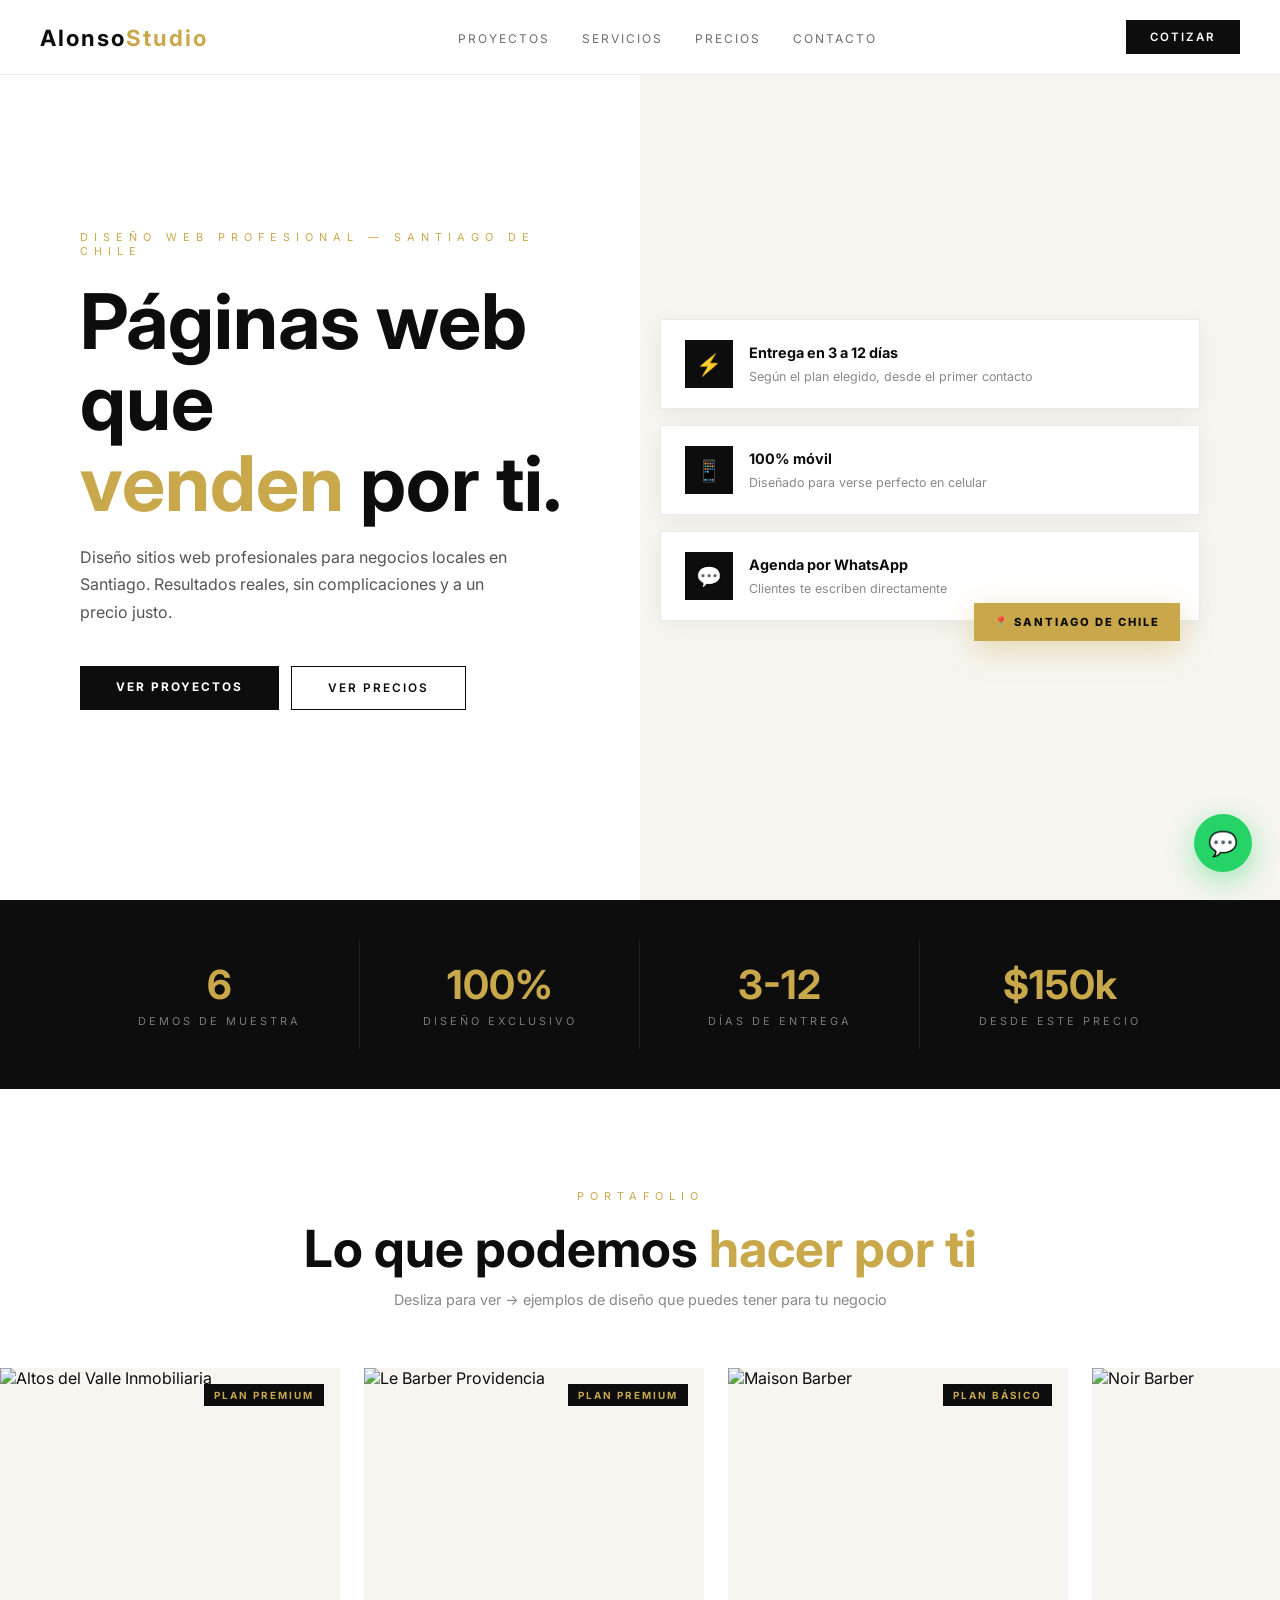
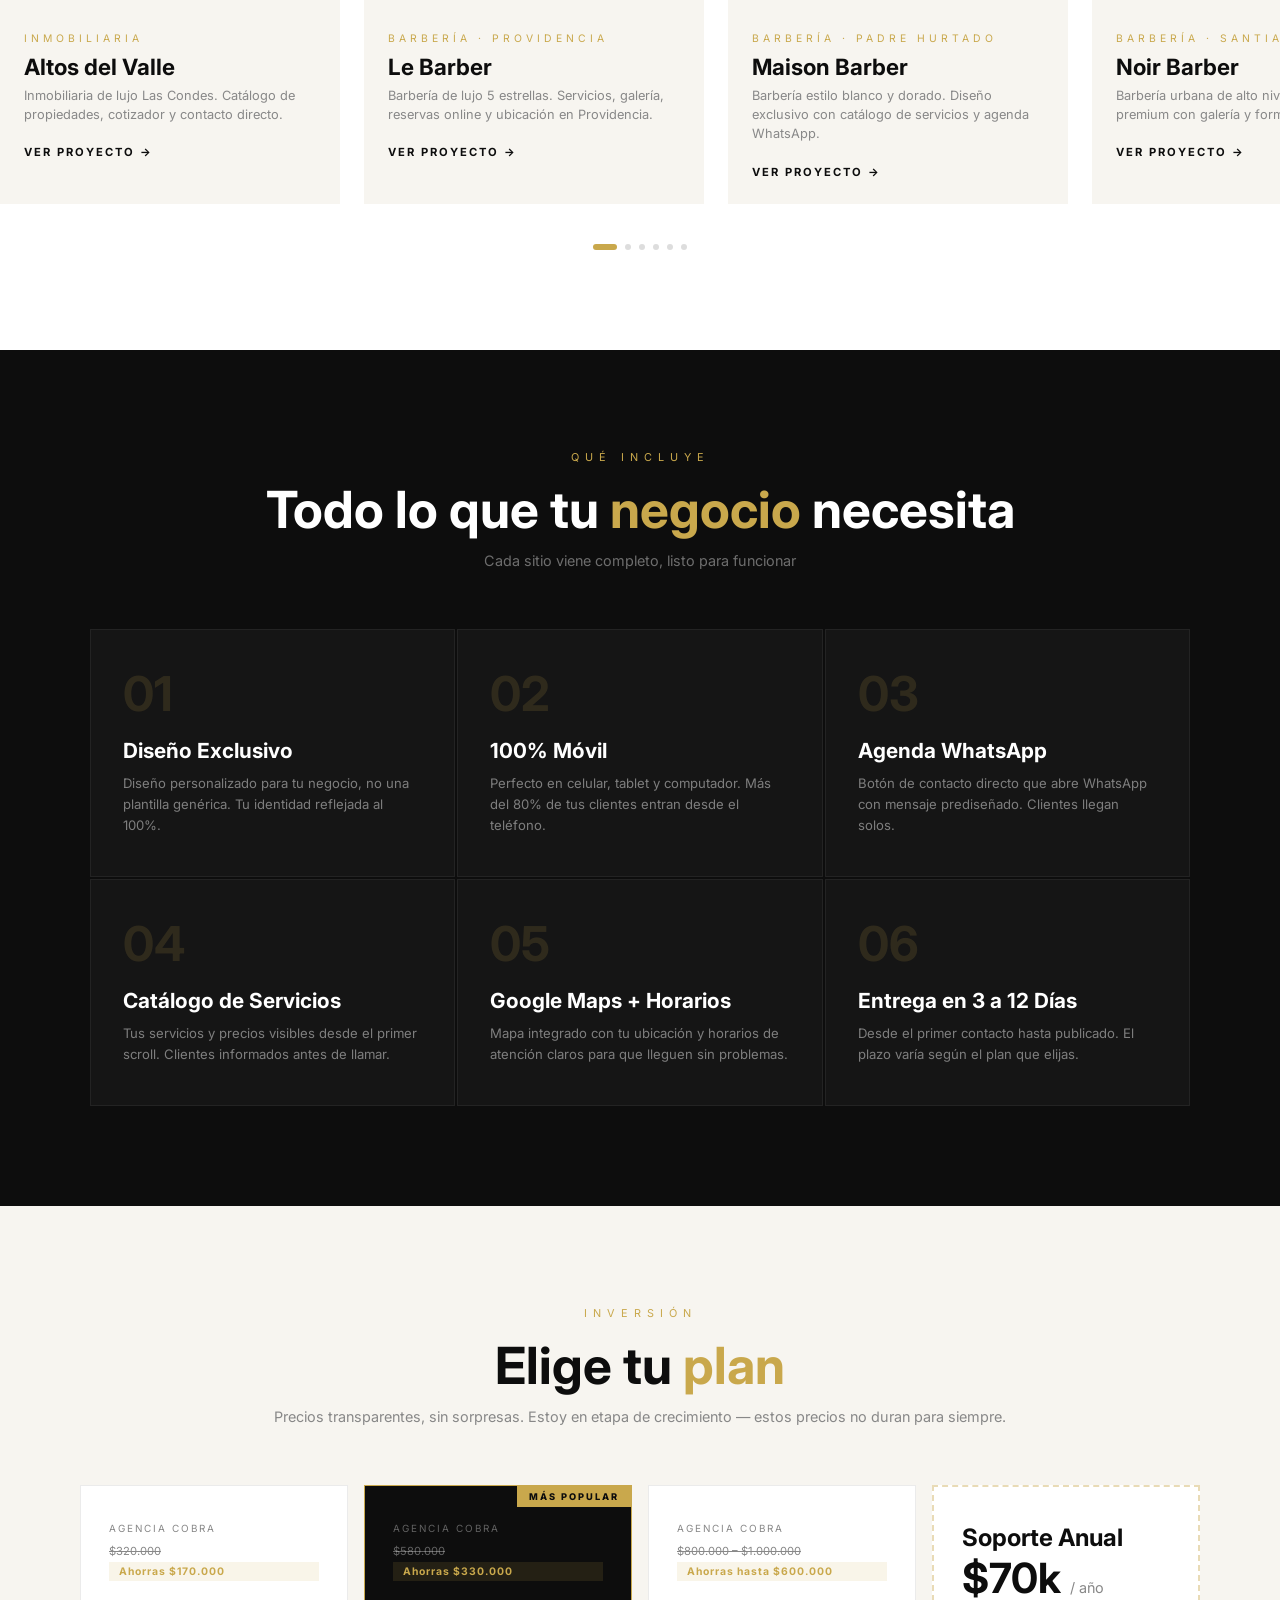
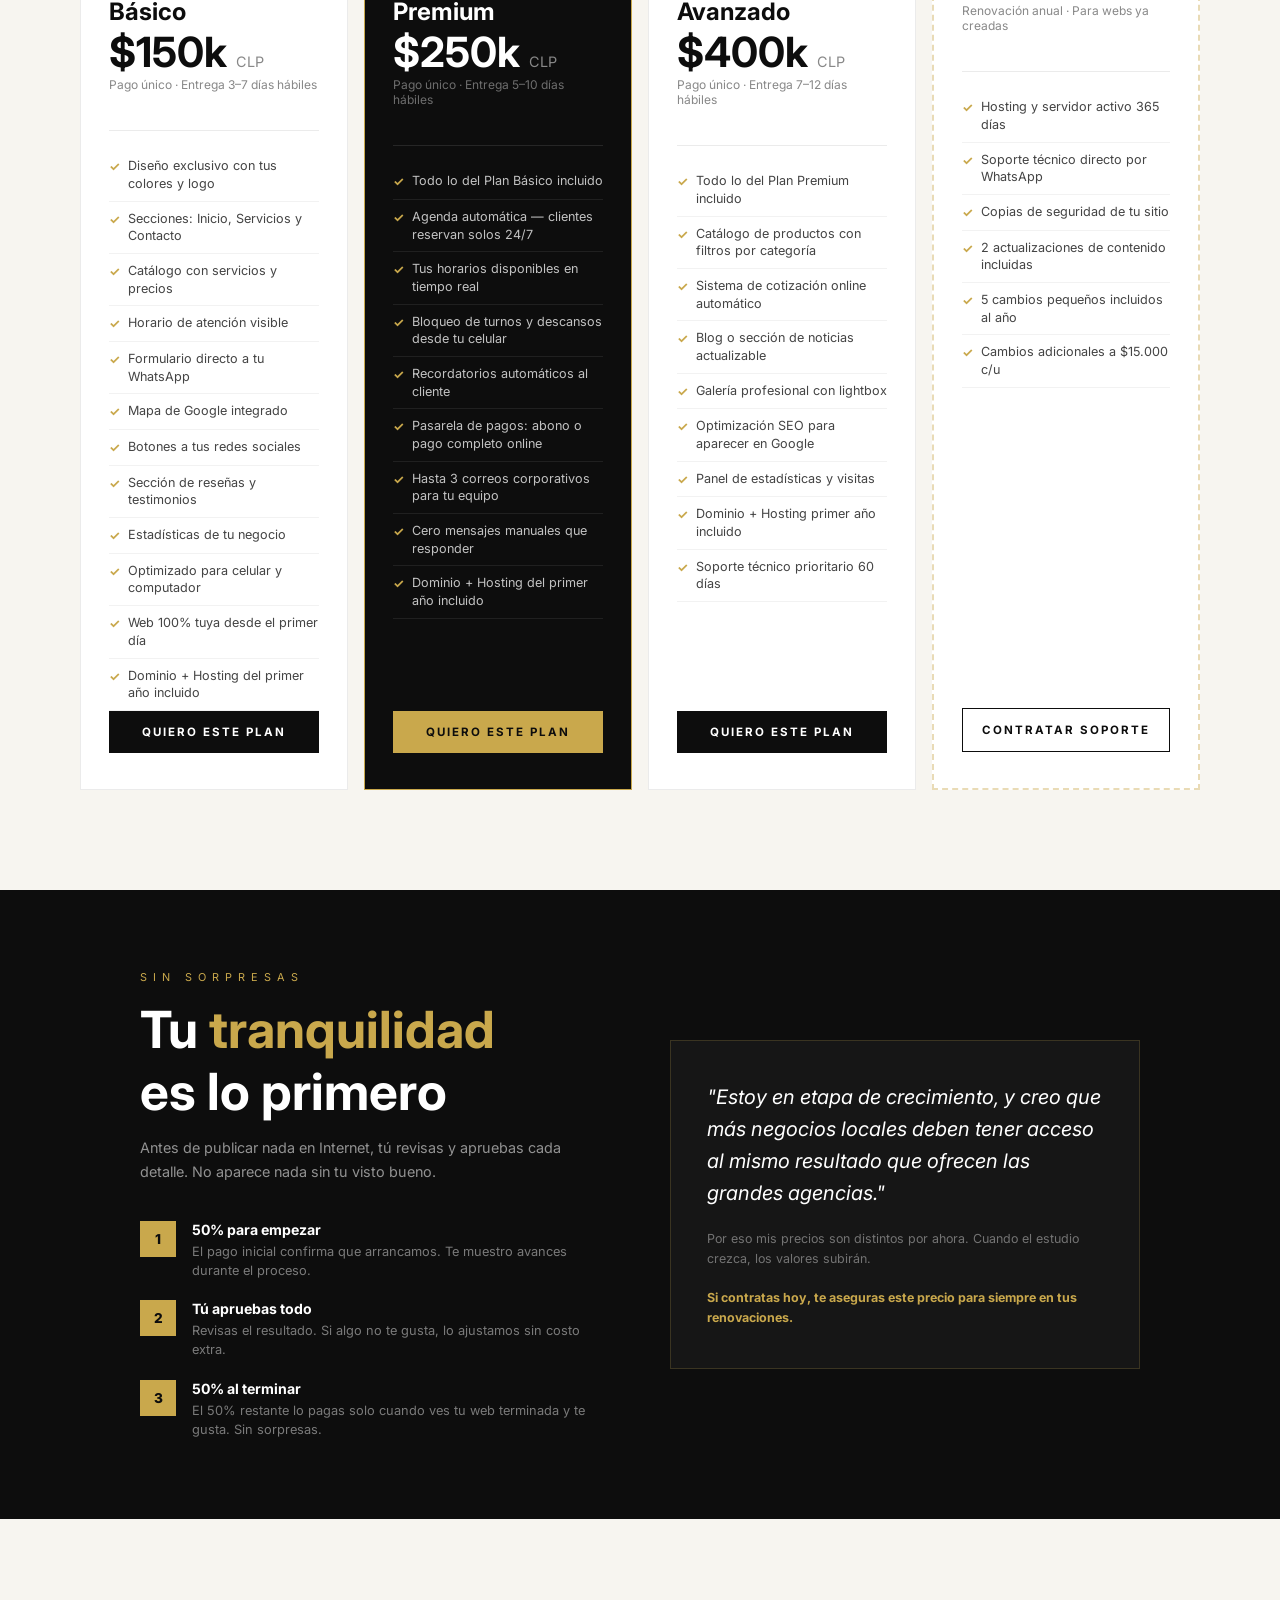
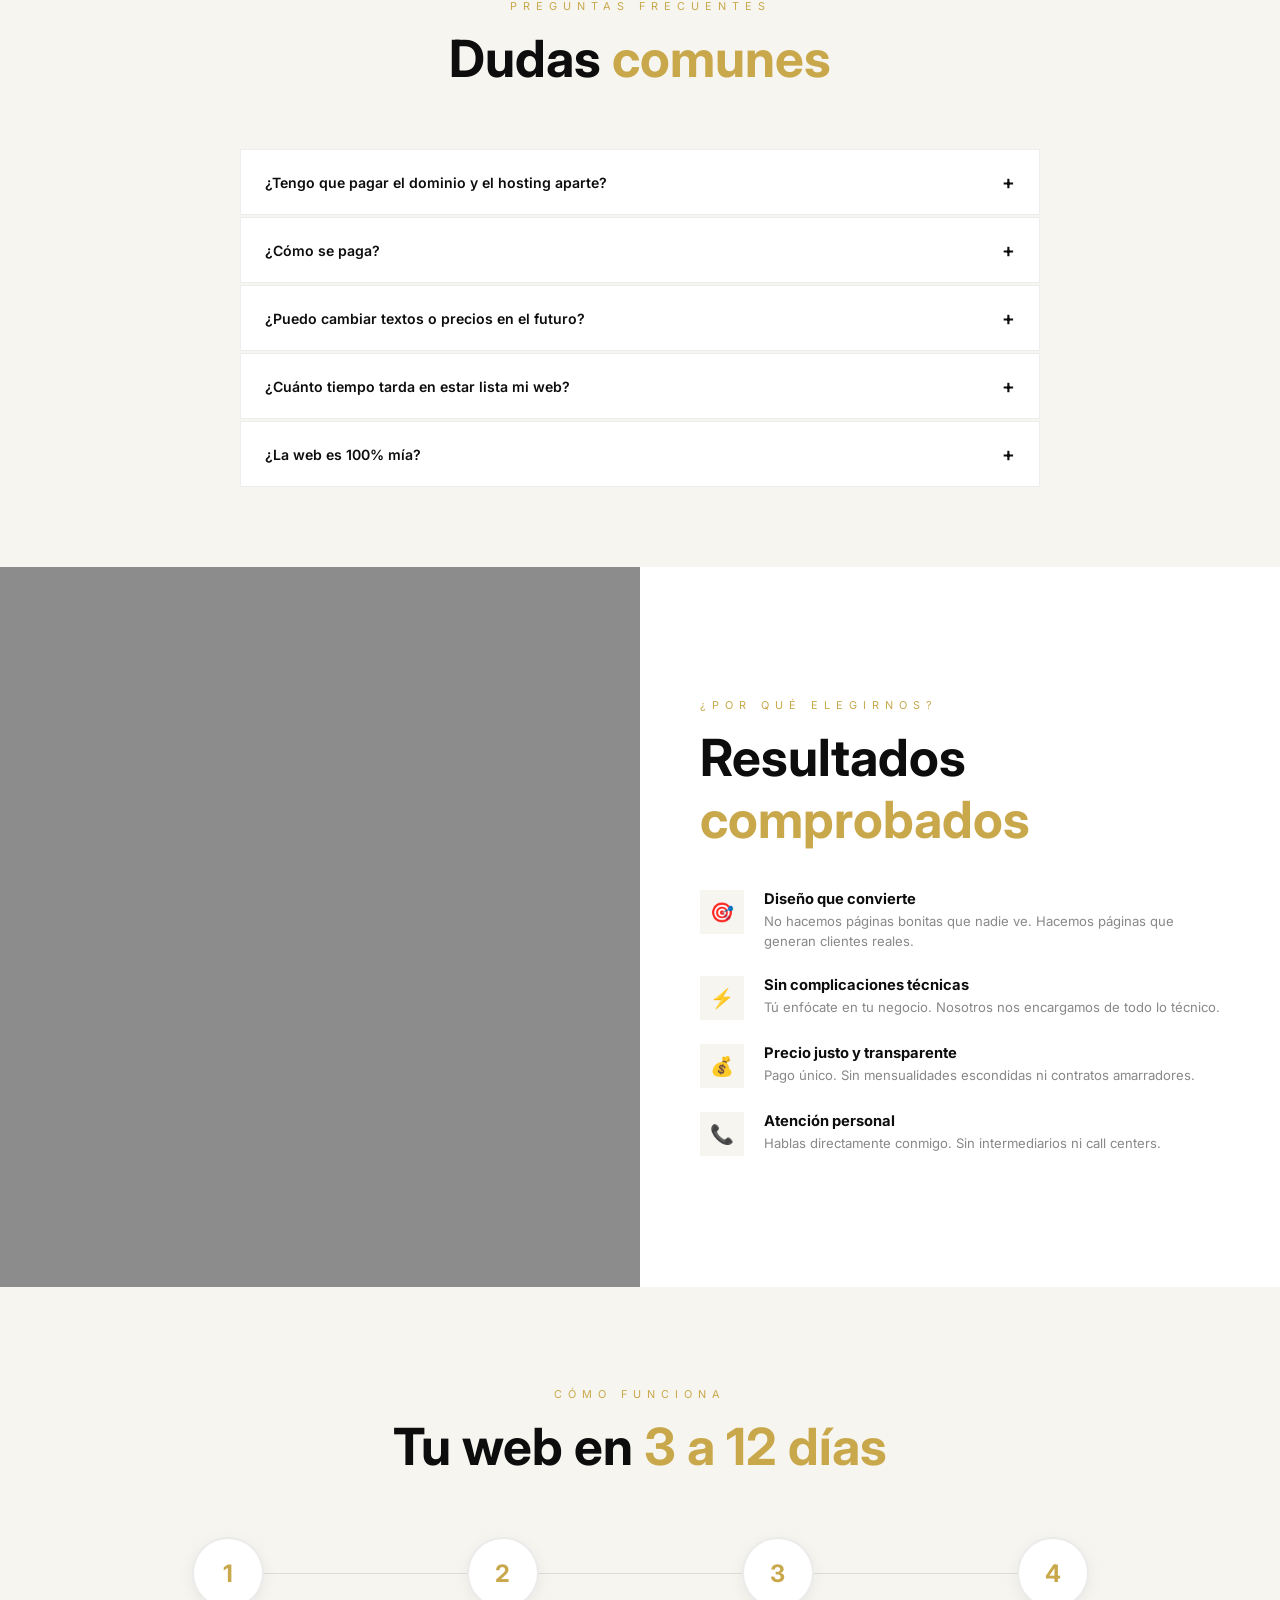
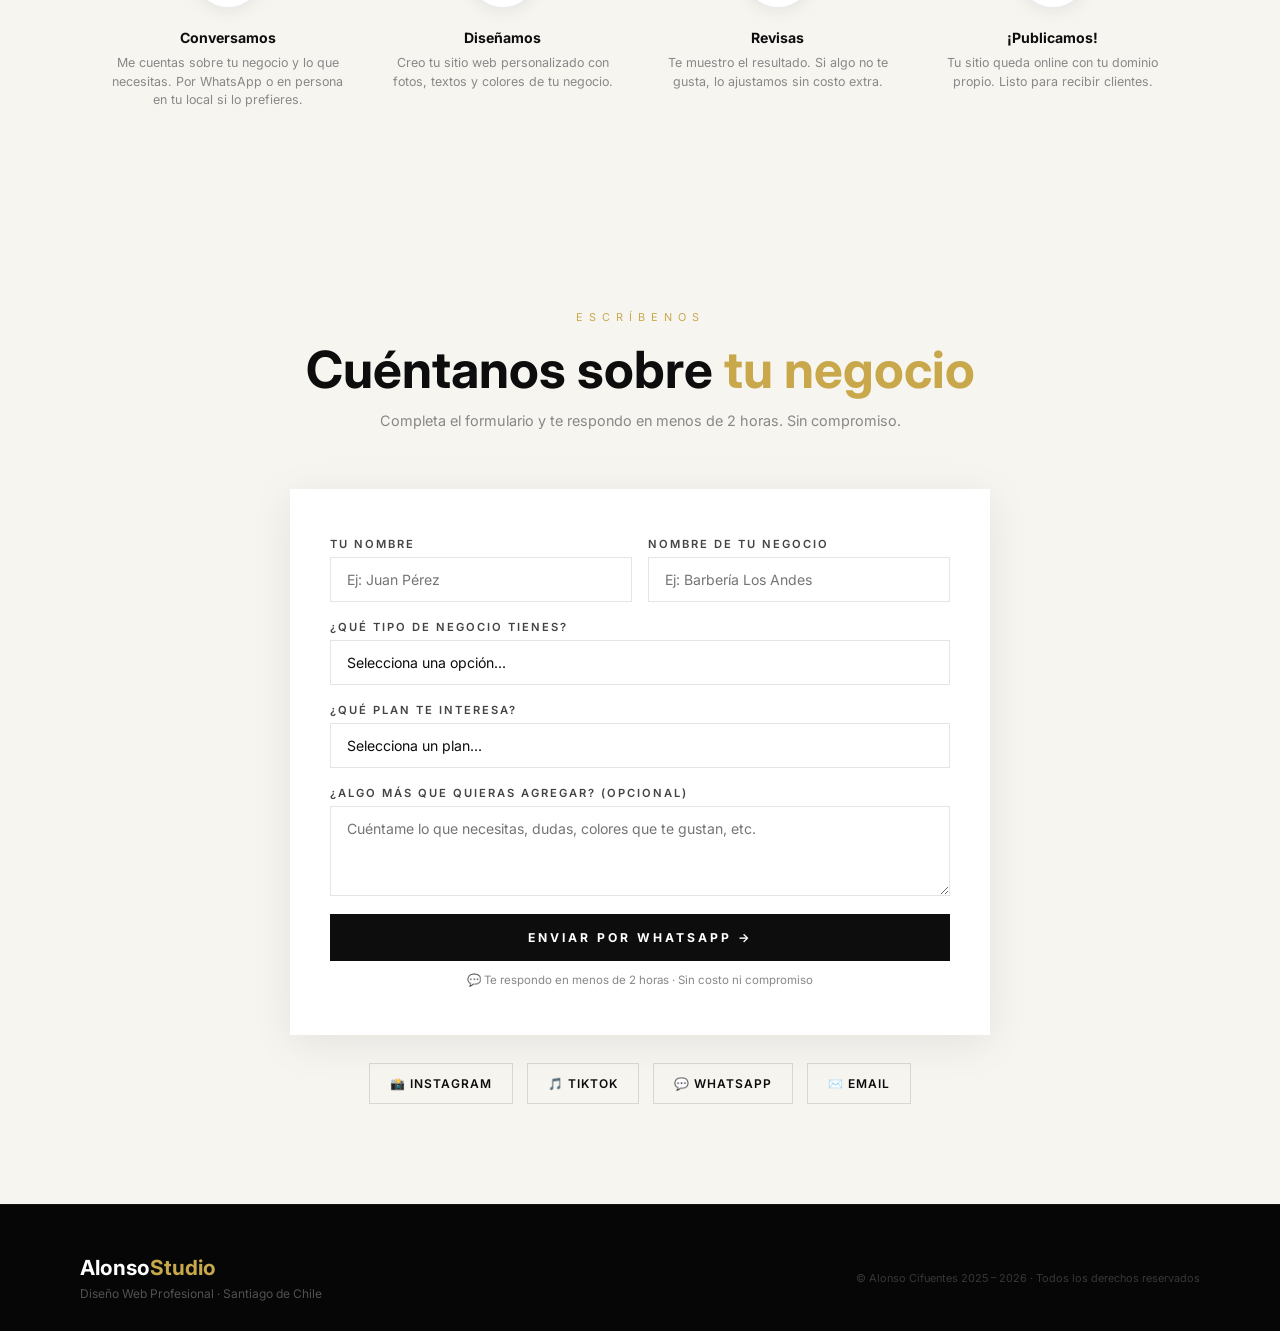
==== commit 3294d62a: "Update step 1 text - remove 15 min, add in-person option" ====
--- a/alonso-studio/index.html
+++ b/alonso-studio/index.html
@@ -881,6 +881,7 @@
       <div class="plan-item">Estadísticas de tu negocio</div>
       <div class="plan-item">Optimizado para celular y computador</div>
       <div class="plan-item">Web 100% tuya desde el primer día</div>
+      <div class="plan-item">Dominio + Hosting del primer año incluido</div>
       <a href="#contacto" class="plan-btn" onclick="seleccionarPlan('Plan Básico — $150.000')">Quiero este plan</a>
     </div>
 
@@ -902,6 +903,7 @@
       <div class="plan-item">Pasarela de pagos: abono o pago completo online</div>
       <div class="plan-item">Hasta 3 correos corporativos para tu equipo</div>
       <div class="plan-item">Cero mensajes manuales que responder</div>
+      <div class="plan-item">Dominio + Hosting del primer año incluido</div>
       <a href="#contacto" class="plan-btn" onclick="seleccionarPlan('Plan Premium — $250.000')">Quiero este plan</a>
     </div>
 
@@ -991,7 +993,7 @@
   <div class="faq-list">
     <div class="faq-item">
       <div class="faq-q" onclick="toggleFaq(this)">¿Tengo que pagar el dominio y el hosting aparte? <span class="faq-icon">+</span></div>
-      <div class="faq-a">En el Plan Básico y Premium el hosting no está incluido — se paga aparte (aprox. $30.000–$50.000 al año según el proveedor). En el Plan Avanzado el dominio y hosting del primer año están incluidos. El Plan de Soporte Anual cubre el hosting de los años siguientes por solo $70.000.</div>
+      <div class="faq-a">No. El dominio y hosting del primer año están incluidos en todos los planes (Básico, Premium y Avanzado). A partir del segundo año, el Plan de Soporte Anual ($70.000/año) mantiene todo activo.</div>
     </div>
     <div class="faq-item">
       <div class="faq-q" onclick="toggleFaq(this)">¿Cómo se paga? <span class="faq-icon">+</span></div>
@@ -1061,7 +1063,7 @@
     <div class="step reveal">
       <div class="step-num">1</div>
       <div class="step-name">Conversamos</div>
-      <p class="step-desc">Me cuentas sobre tu negocio, qué necesitas y qué te gusta. 15 minutos por WhatsApp.</p>
+      <p class="step-desc">Me cuentas sobre tu negocio y lo que necesitas. Por WhatsApp o en persona en tu local si lo prefieres.</p>
     </div>
     <div class="step reveal">
       <div class="step-num">2</div>
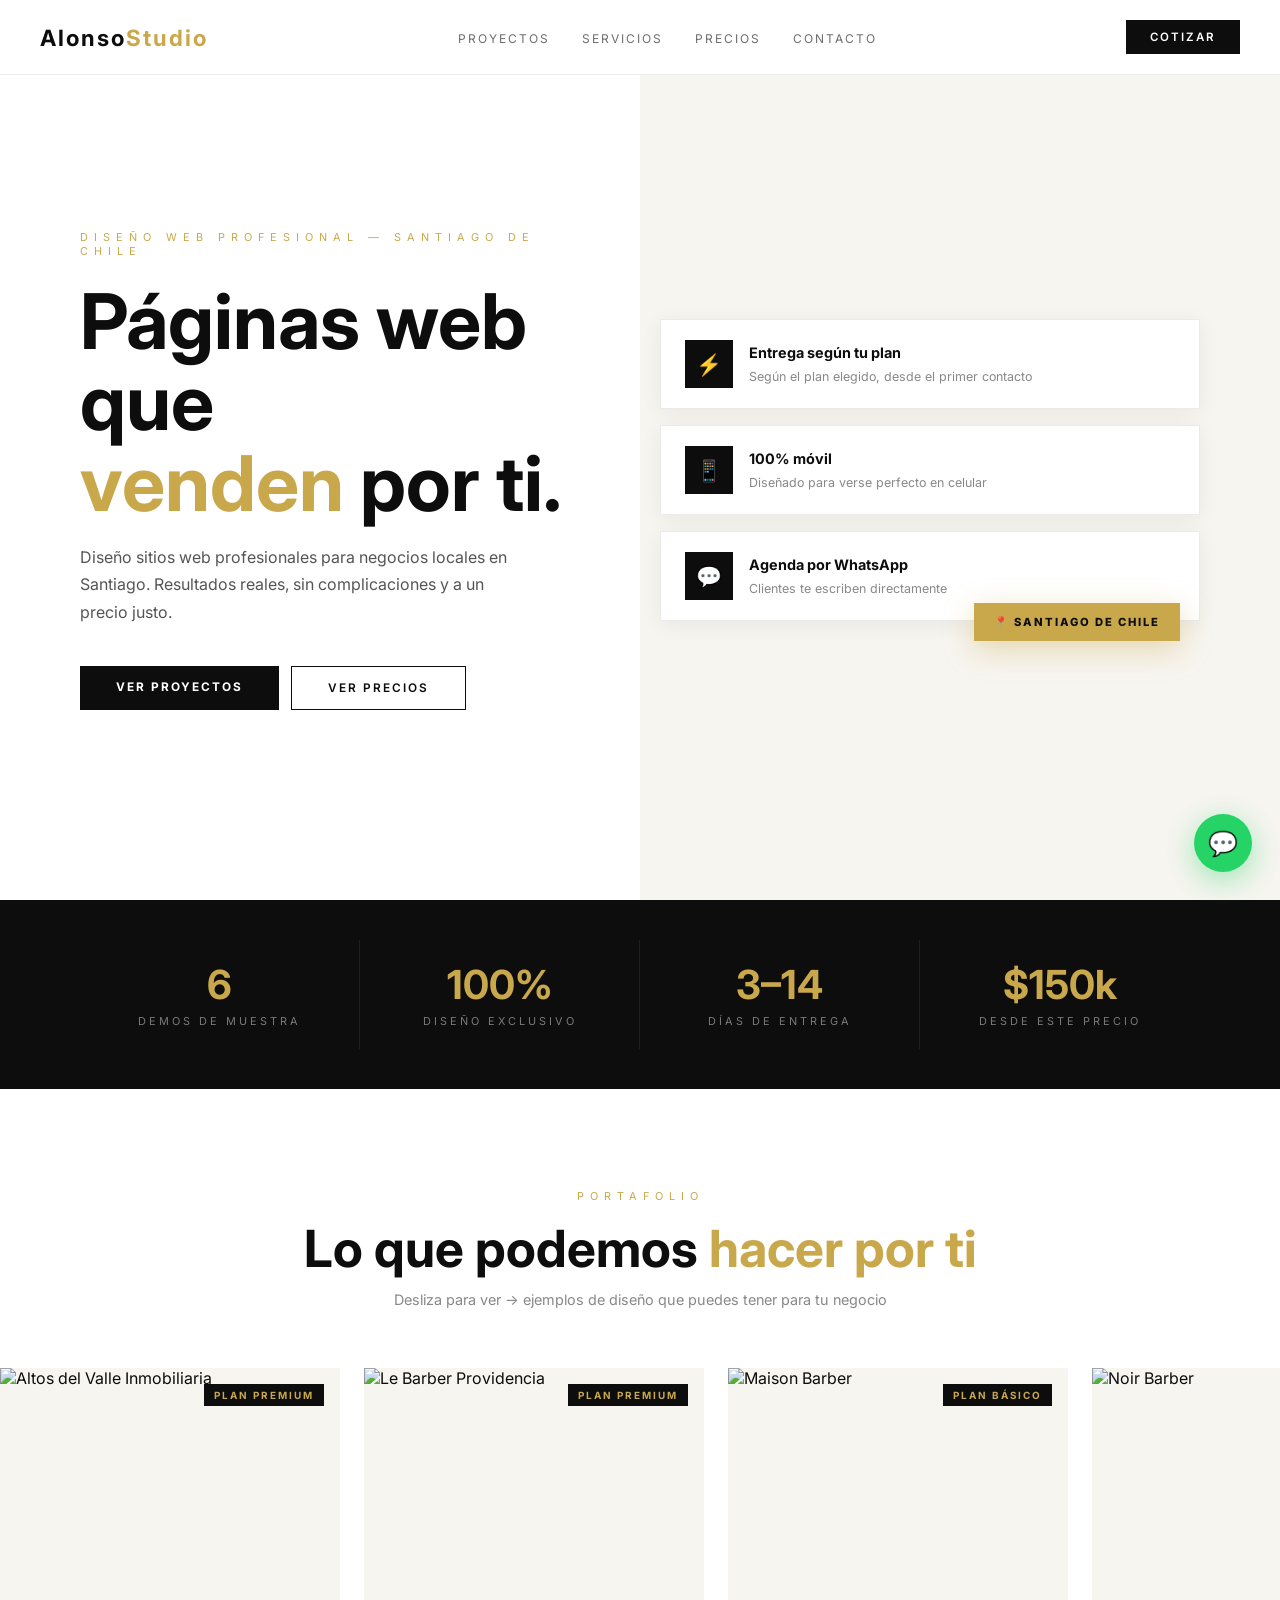
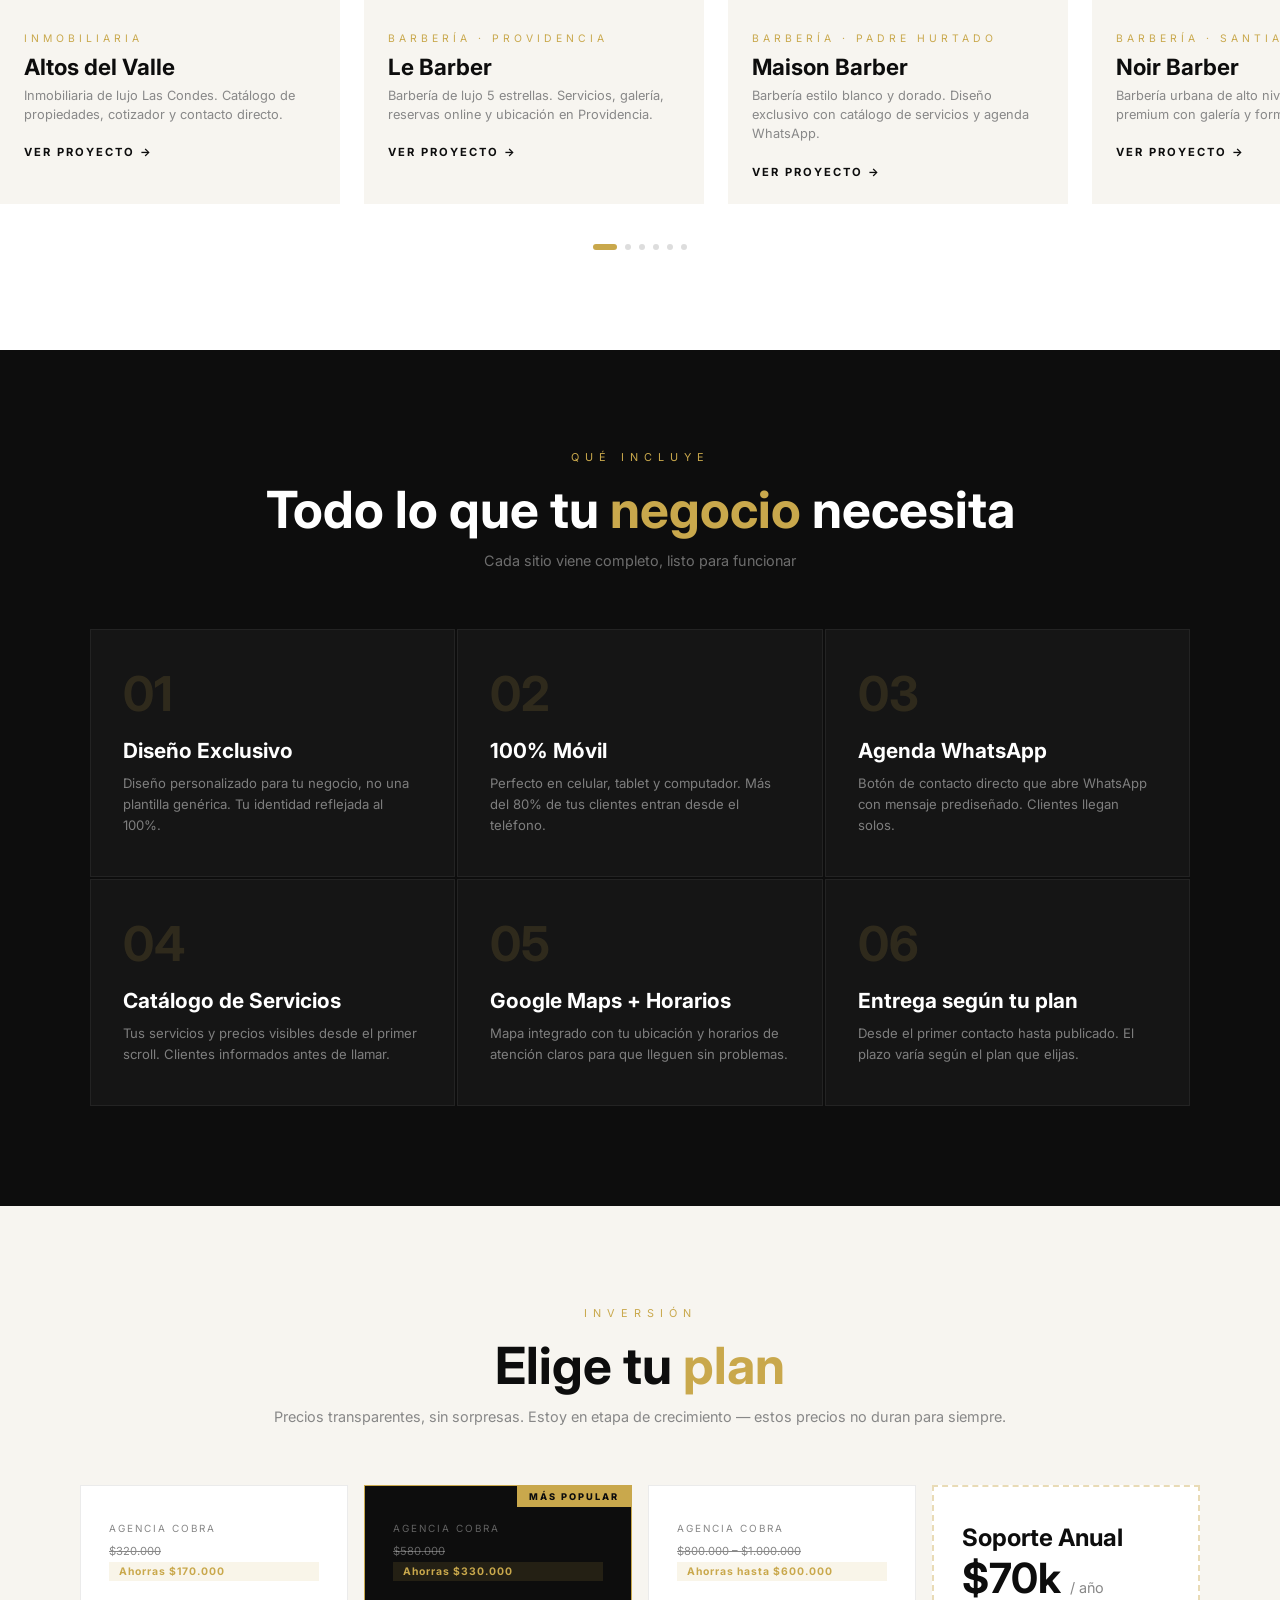
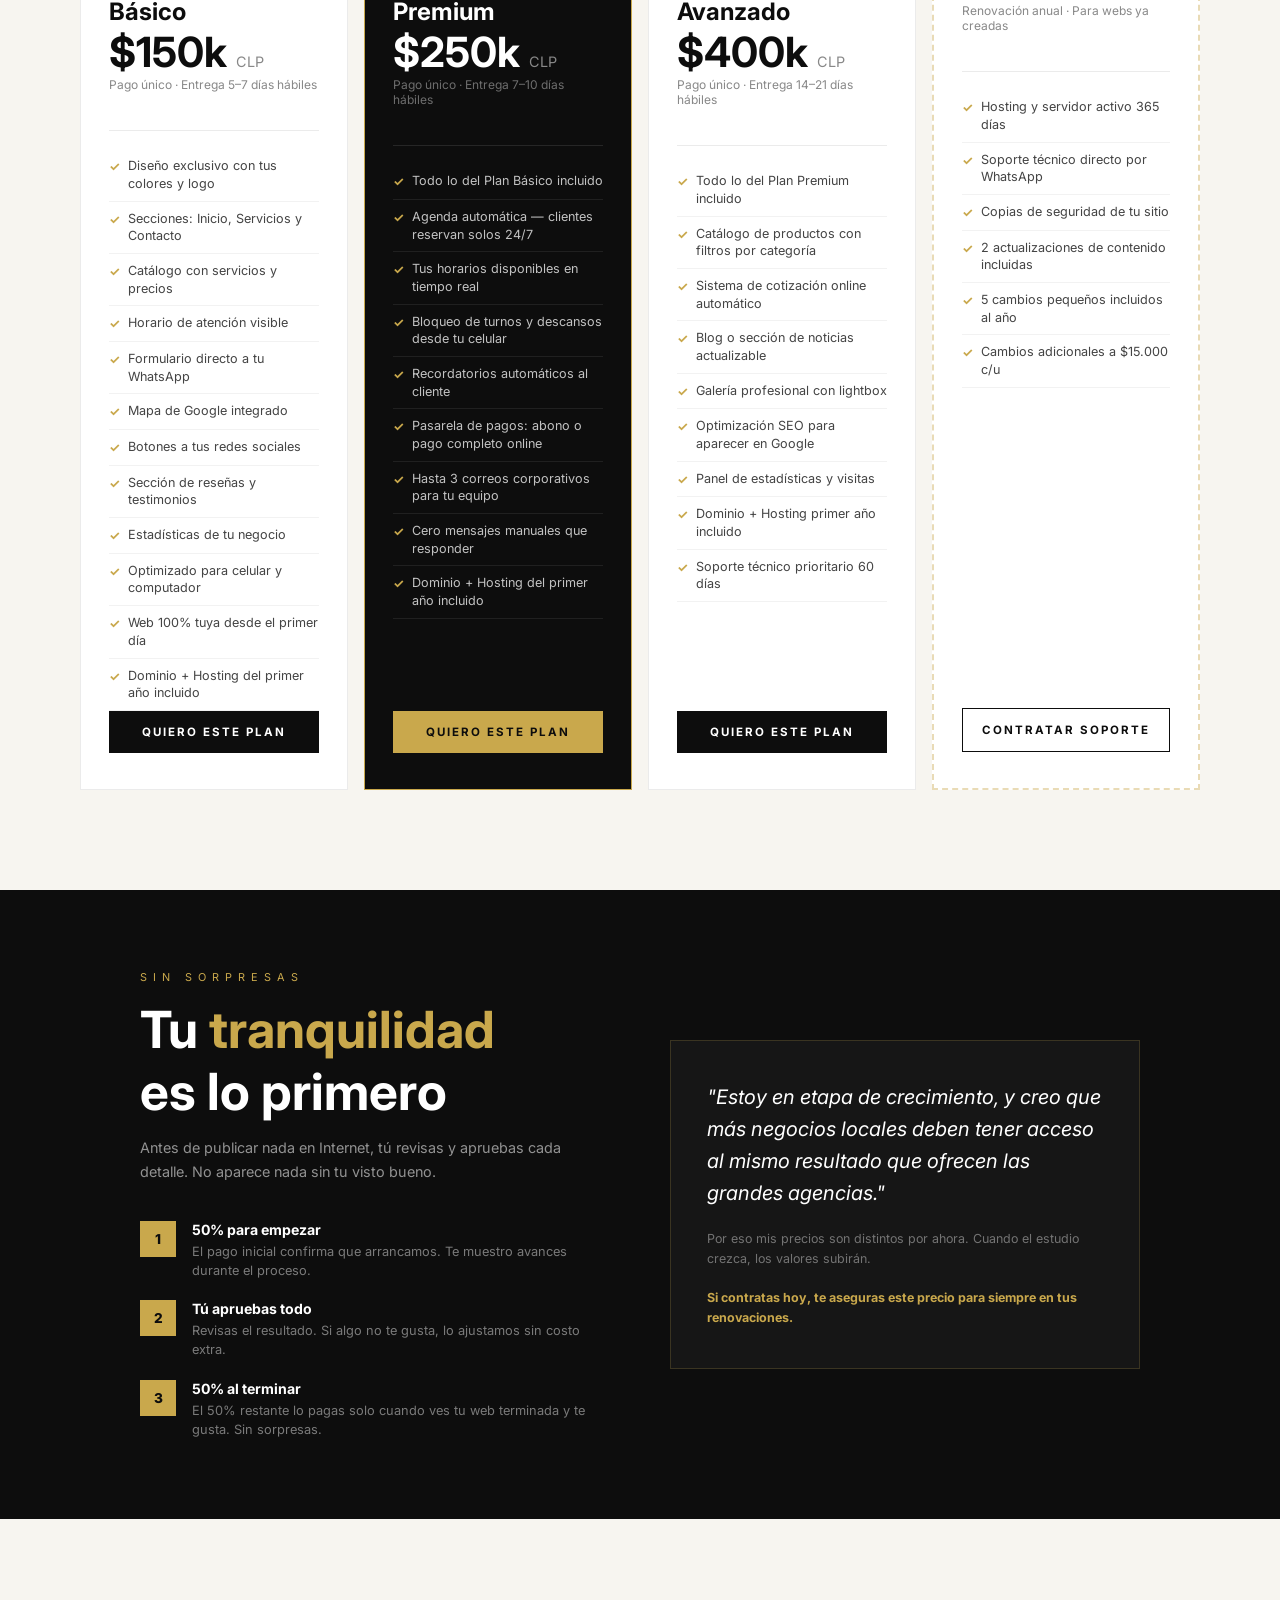
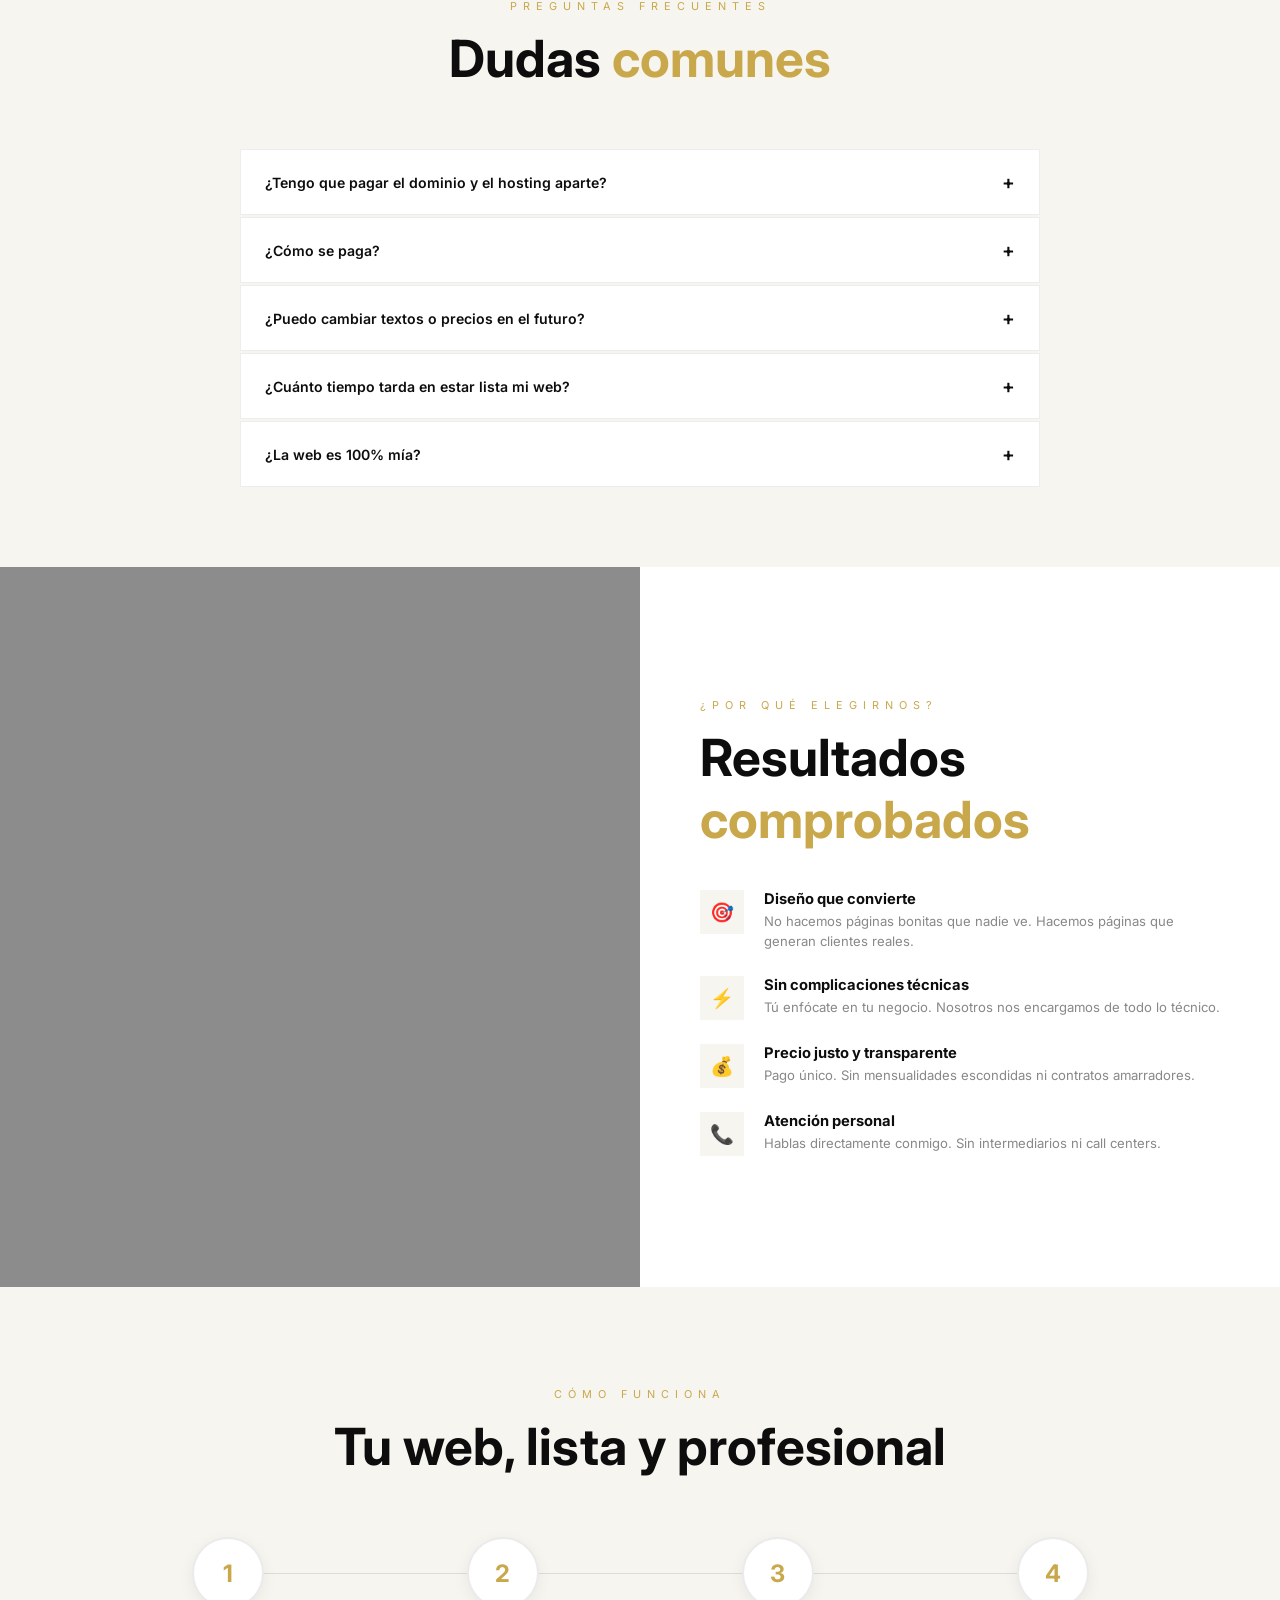
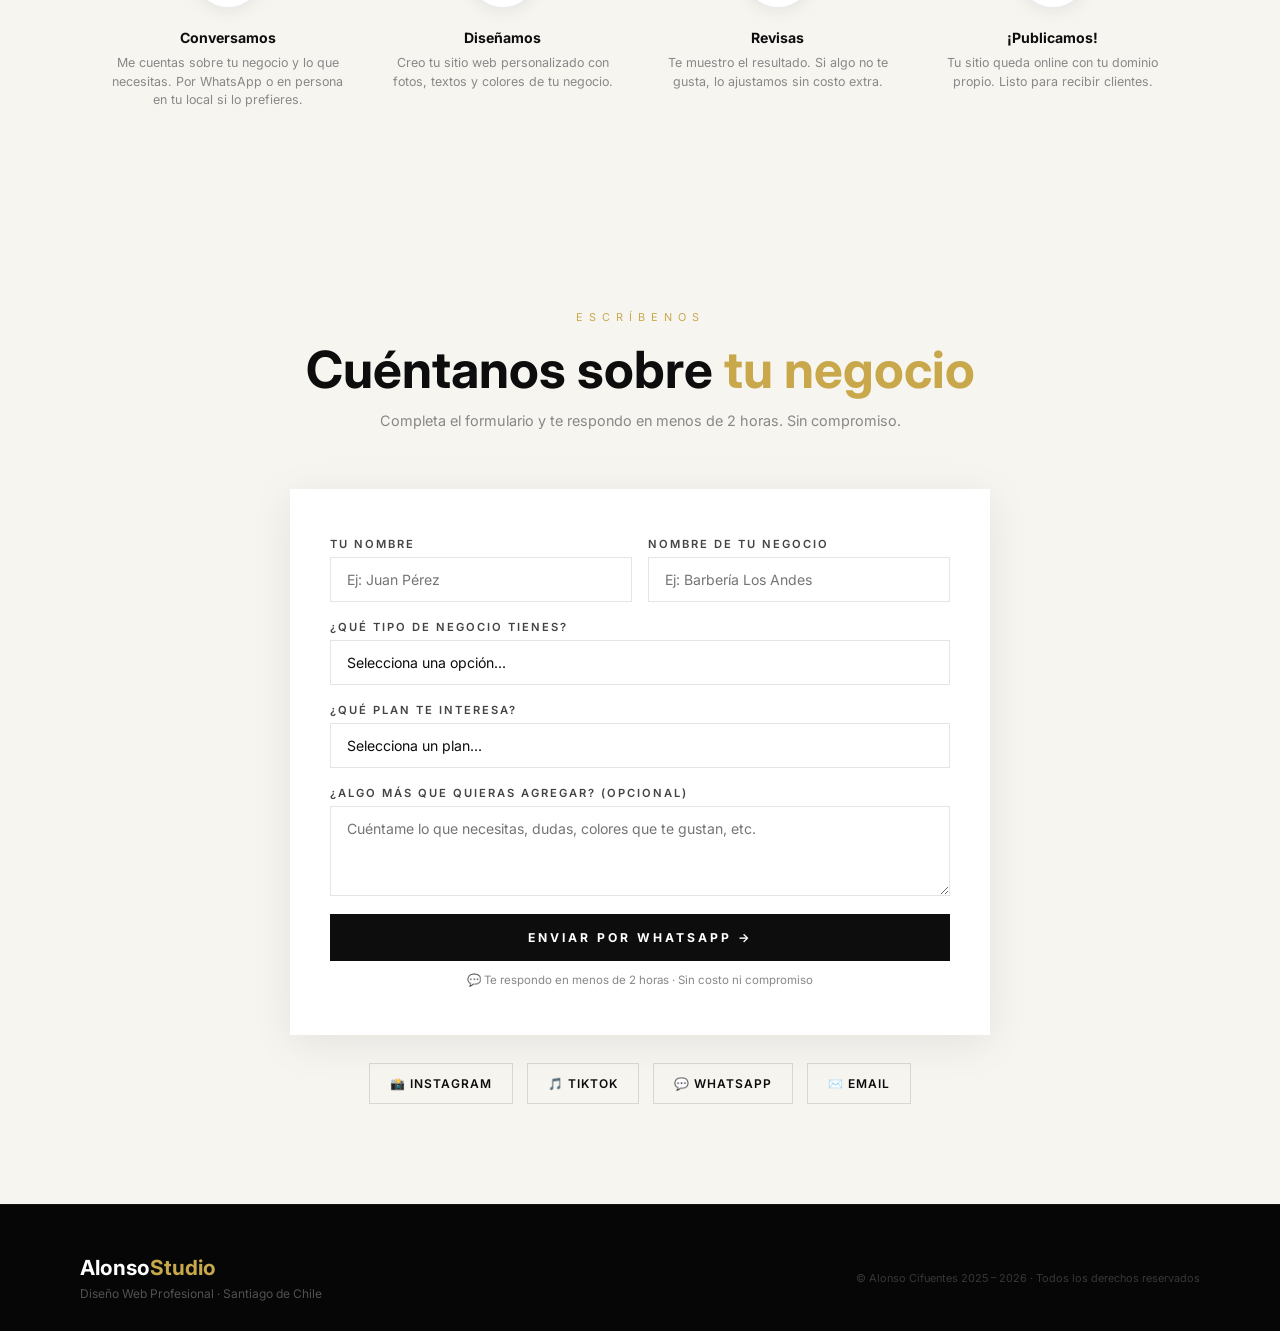
==== commit 9f70ea78: "Fix Avanzado delivery: 14-21 días hábiles" ====
--- a/alonso-studio/index.html
+++ b/alonso-studio/index.html
@@ -681,7 +681,7 @@
     <div class="hero-card">
       <div class="hc-icon">⚡</div>
       <div class="hc-text">
-        <strong>Entrega en 3 a 12 días</strong>
+        <strong>Entrega según tu plan</strong>
         <span>Según el plan elegido, desde el primer contacto</span>
       </div>
     </div>
@@ -714,7 +714,7 @@
     <span class="stat-lbl">Diseño exclusivo</span>
   </div>
   <div class="stat-item">
-    <span class="stat-num">3-12</span>
+    <span class="stat-num">3–14</span>
     <span class="stat-lbl">Días de entrega</span>
   </div>
   <div class="stat-item">
@@ -846,7 +846,7 @@
     </div>
     <div class="svc-card reveal">
       <span class="svc-num">06</span>
-      <div class="svc-name">Entrega en 3 a 12 Días</div>
+      <div class="svc-name">Entrega según tu plan</div>
       <p class="svc-desc">Desde el primer contacto hasta publicado. El plazo varía según el plan que elijas.</p>
     </div>
   </div>
@@ -868,7 +868,7 @@
       <span class="plan-savings">Ahorras $170.000</span>
       <div class="plan-name">Básico</div>
       <div class="plan-price">$150k <span>CLP</span></div>
-      <p class="plan-sub">Pago único · Entrega 3–7 días hábiles</p>
+      <p class="plan-sub">Pago único · Entrega 5–7 días hábiles</p>
       <div class="plan-divider"></div>
       <div class="plan-item">Diseño exclusivo con tus colores y logo</div>
       <div class="plan-item">Secciones: Inicio, Servicios y Contacto</div>
@@ -893,7 +893,7 @@
       <span class="plan-savings">Ahorras $330.000</span>
       <div class="plan-name">Premium</div>
       <div class="plan-price">$250k <span>CLP</span></div>
-      <p class="plan-sub" style="color:rgba(255,255,255,.4)">Pago único · Entrega 5–10 días hábiles</p>
+      <p class="plan-sub" style="color:rgba(255,255,255,.4)">Pago único · Entrega 7–10 días hábiles</p>
       <div class="plan-divider"></div>
       <div class="plan-item">Todo lo del Plan Básico incluido</div>
       <div class="plan-item">Agenda automática — clientes reservan solos 24/7</div>
@@ -914,7 +914,7 @@
       <span class="plan-savings">Ahorras hasta $600.000</span>
       <div class="plan-name">Avanzado</div>
       <div class="plan-price">$400k <span>CLP</span></div>
-      <p class="plan-sub">Pago único · Entrega 7–12 días hábiles</p>
+      <p class="plan-sub">Pago único · Entrega 14–21 días hábiles</p>
       <div class="plan-divider"></div>
       <div class="plan-item">Todo lo del Plan Premium incluido</div>
       <div class="plan-item">Catálogo de productos con filtros por categoría</div>
@@ -1005,7 +1005,7 @@
     </div>
     <div class="faq-item">
       <div class="faq-q" onclick="toggleFaq(this)">¿Cuánto tiempo tarda en estar lista mi web? <span class="faq-icon">+</span></div>
-      <div class="faq-a">Plan Básico: 3 a 7 días hábiles. Plan Premium: 5 a 10 días hábiles. Plan Avanzado: 7 a 12 días hábiles. Los plazos parten desde que me envías toda la información de tu negocio.</div>
+      <div class="faq-a">Plan Básico: 5 a 7 días hábiles. Plan Premium: 7 a 10 días hábiles. Plan Avanzado: 14 a 21 días hábiles. Los plazos parten desde que me envías toda la información de tu negocio.</div>
     </div>
     <div class="faq-item">
       <div class="faq-q" onclick="toggleFaq(this)">¿La web es 100% mía? <span class="faq-icon">+</span></div>
@@ -1057,7 +1057,7 @@
 <section id="proceso">
   <div class="section-head reveal">
     <span class="sec-tag">Cómo funciona</span>
-    <h2 class="sec-title">Tu web en <em>3 a 12 días</em></h2>
+    <h2 class="sec-title">Tu web, lista y profesional</h2>
   </div>
   <div class="steps-row">
     <div class="step reveal">
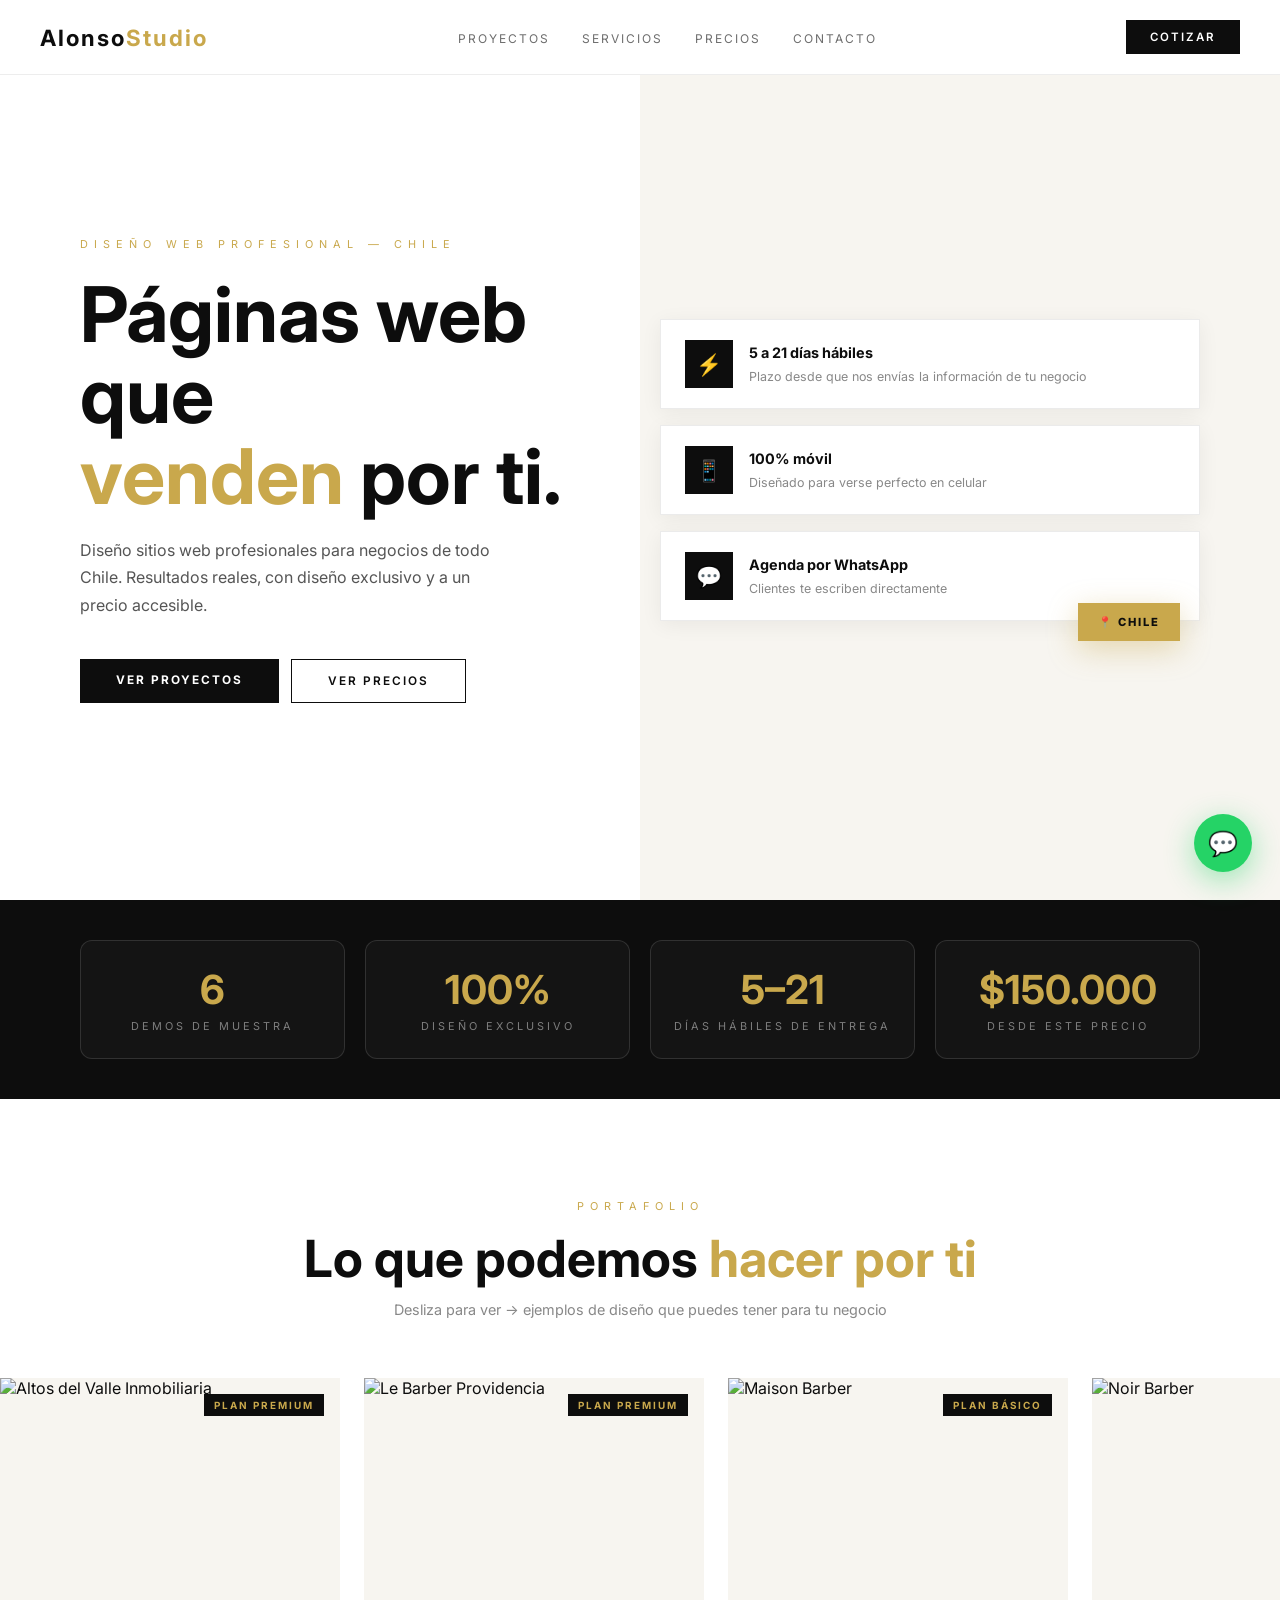
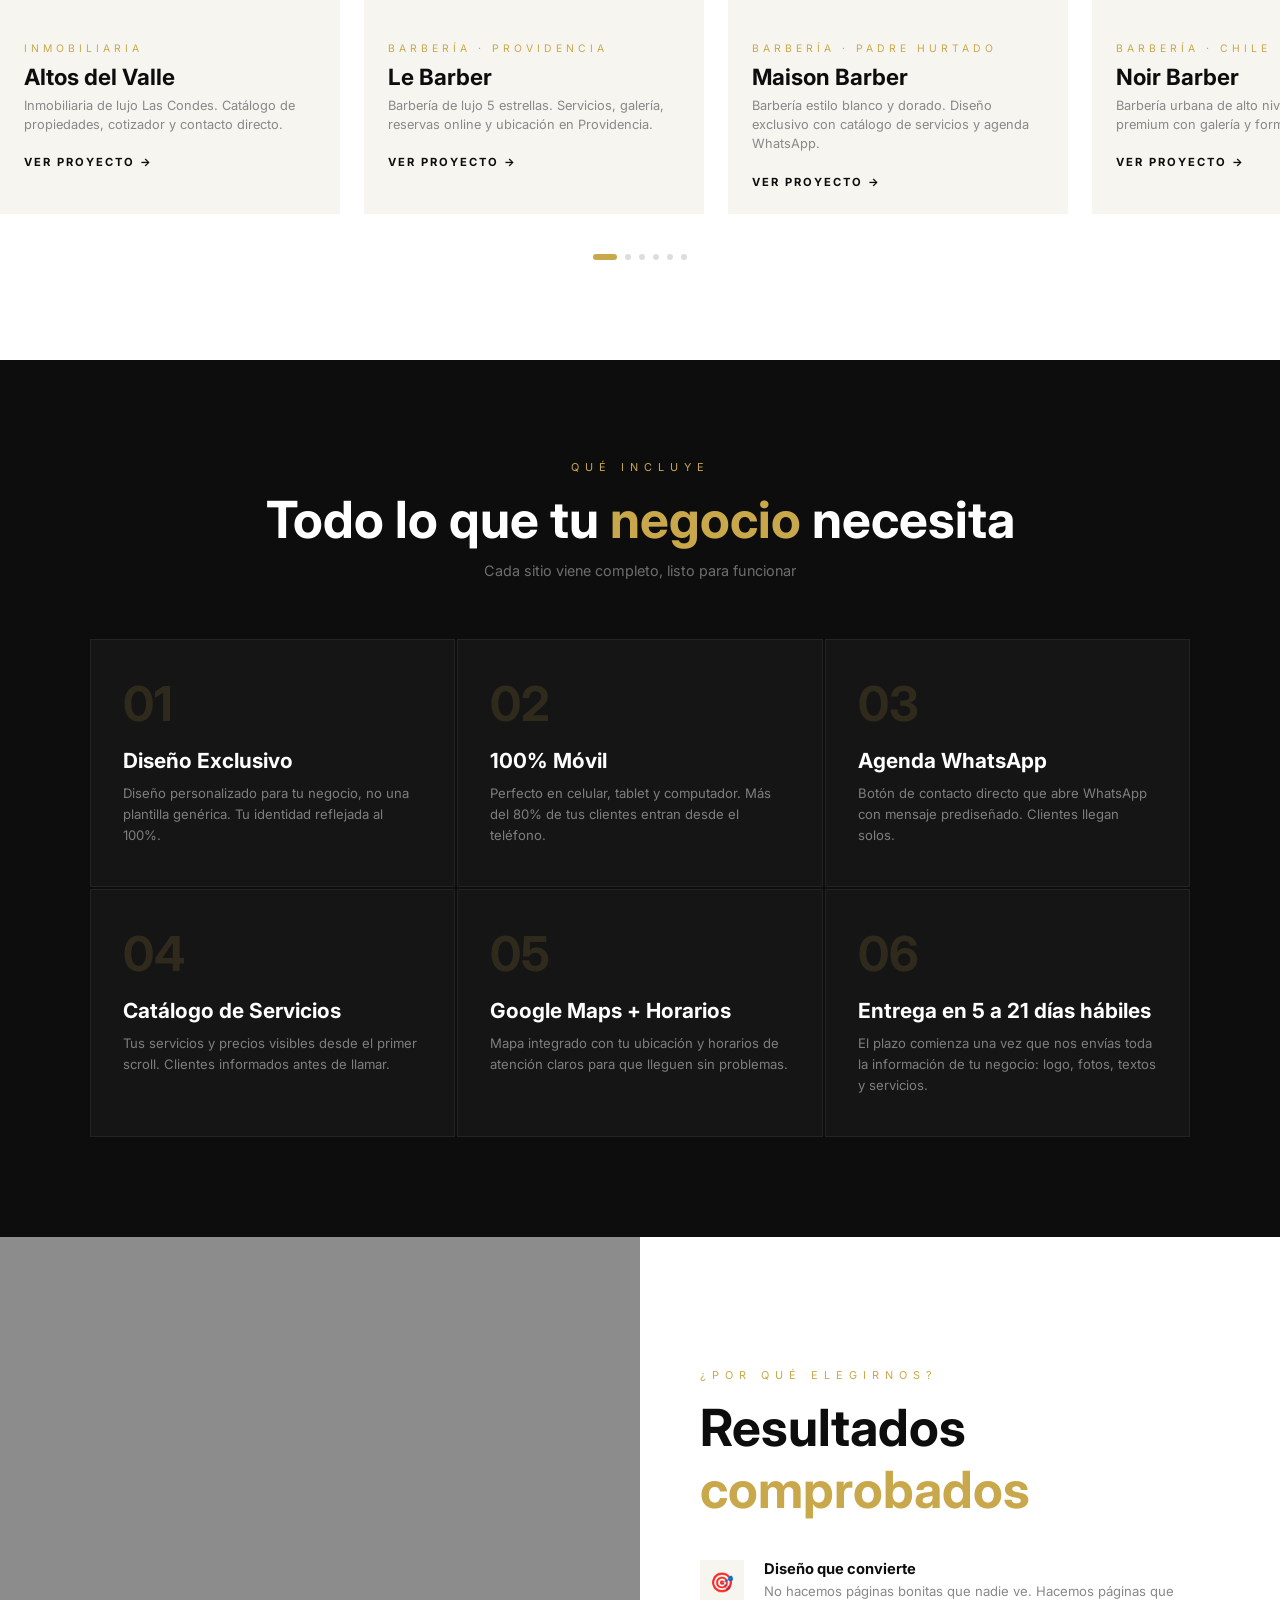
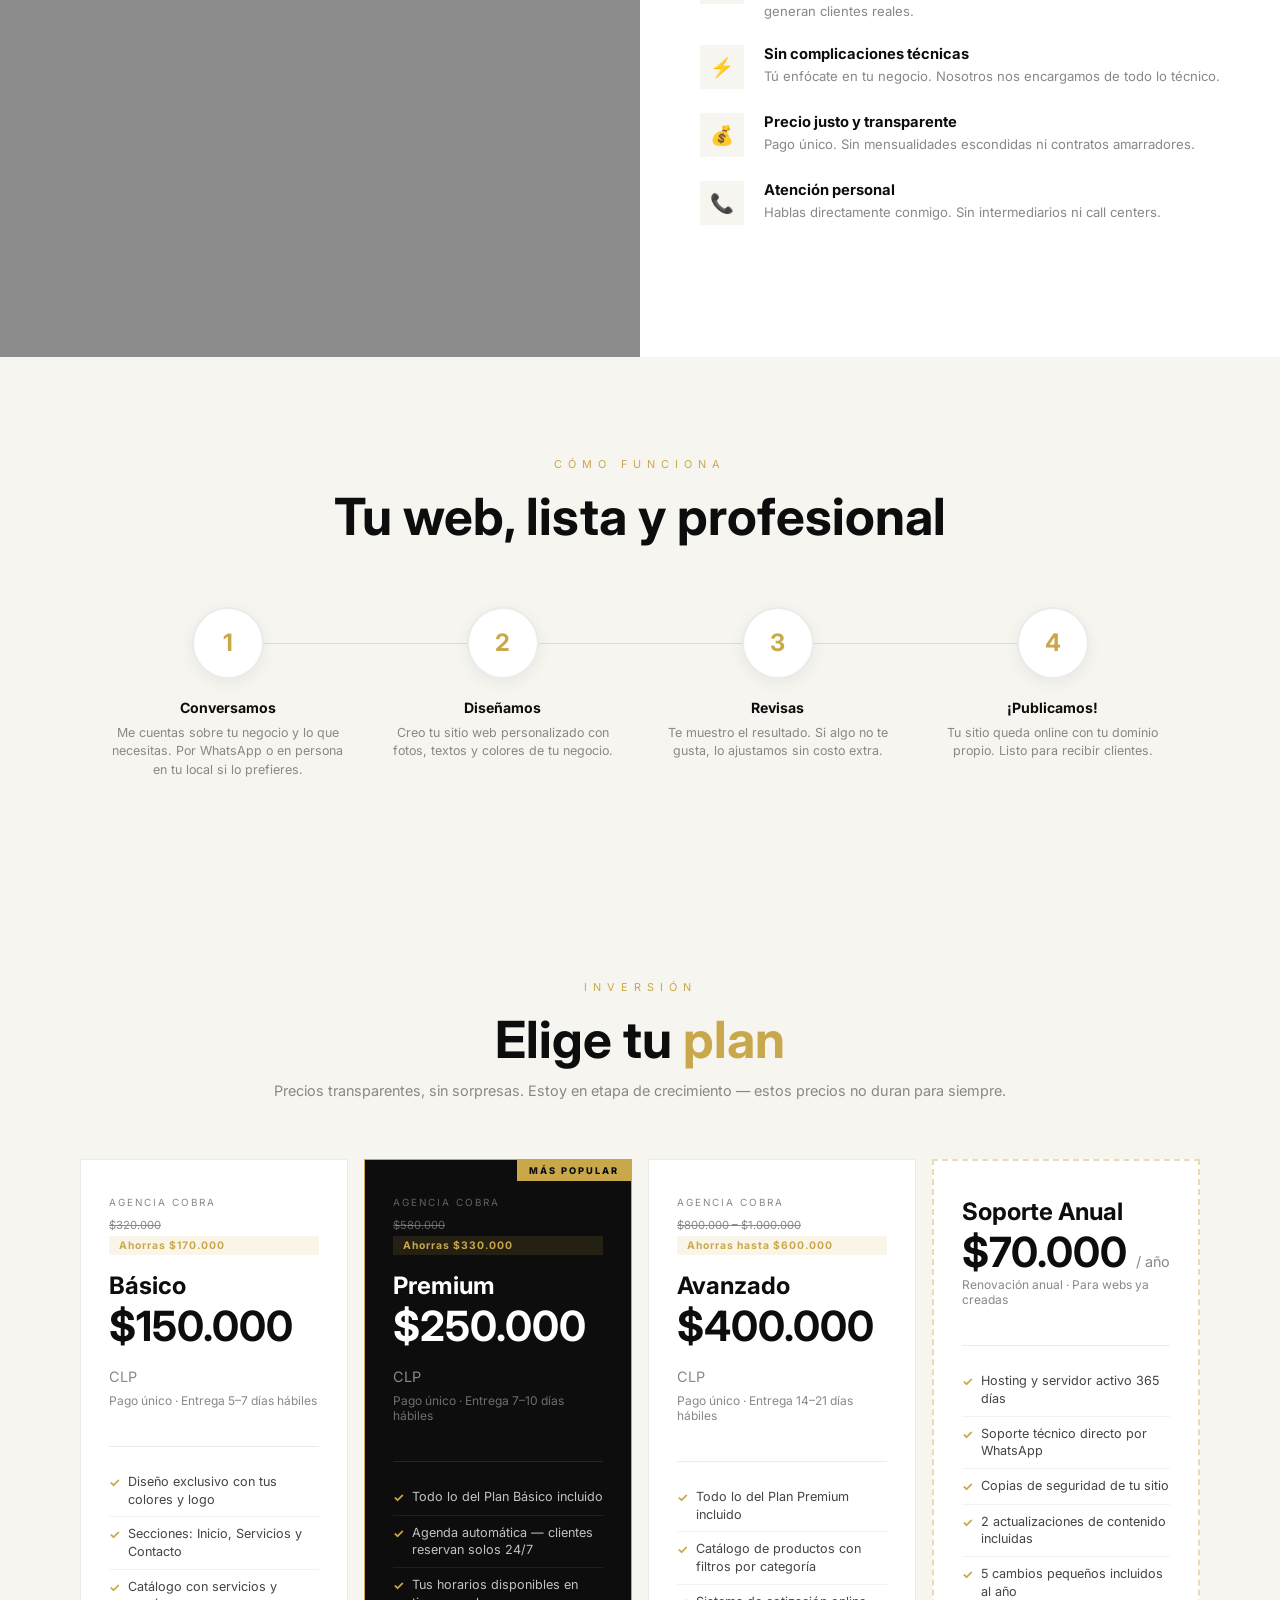
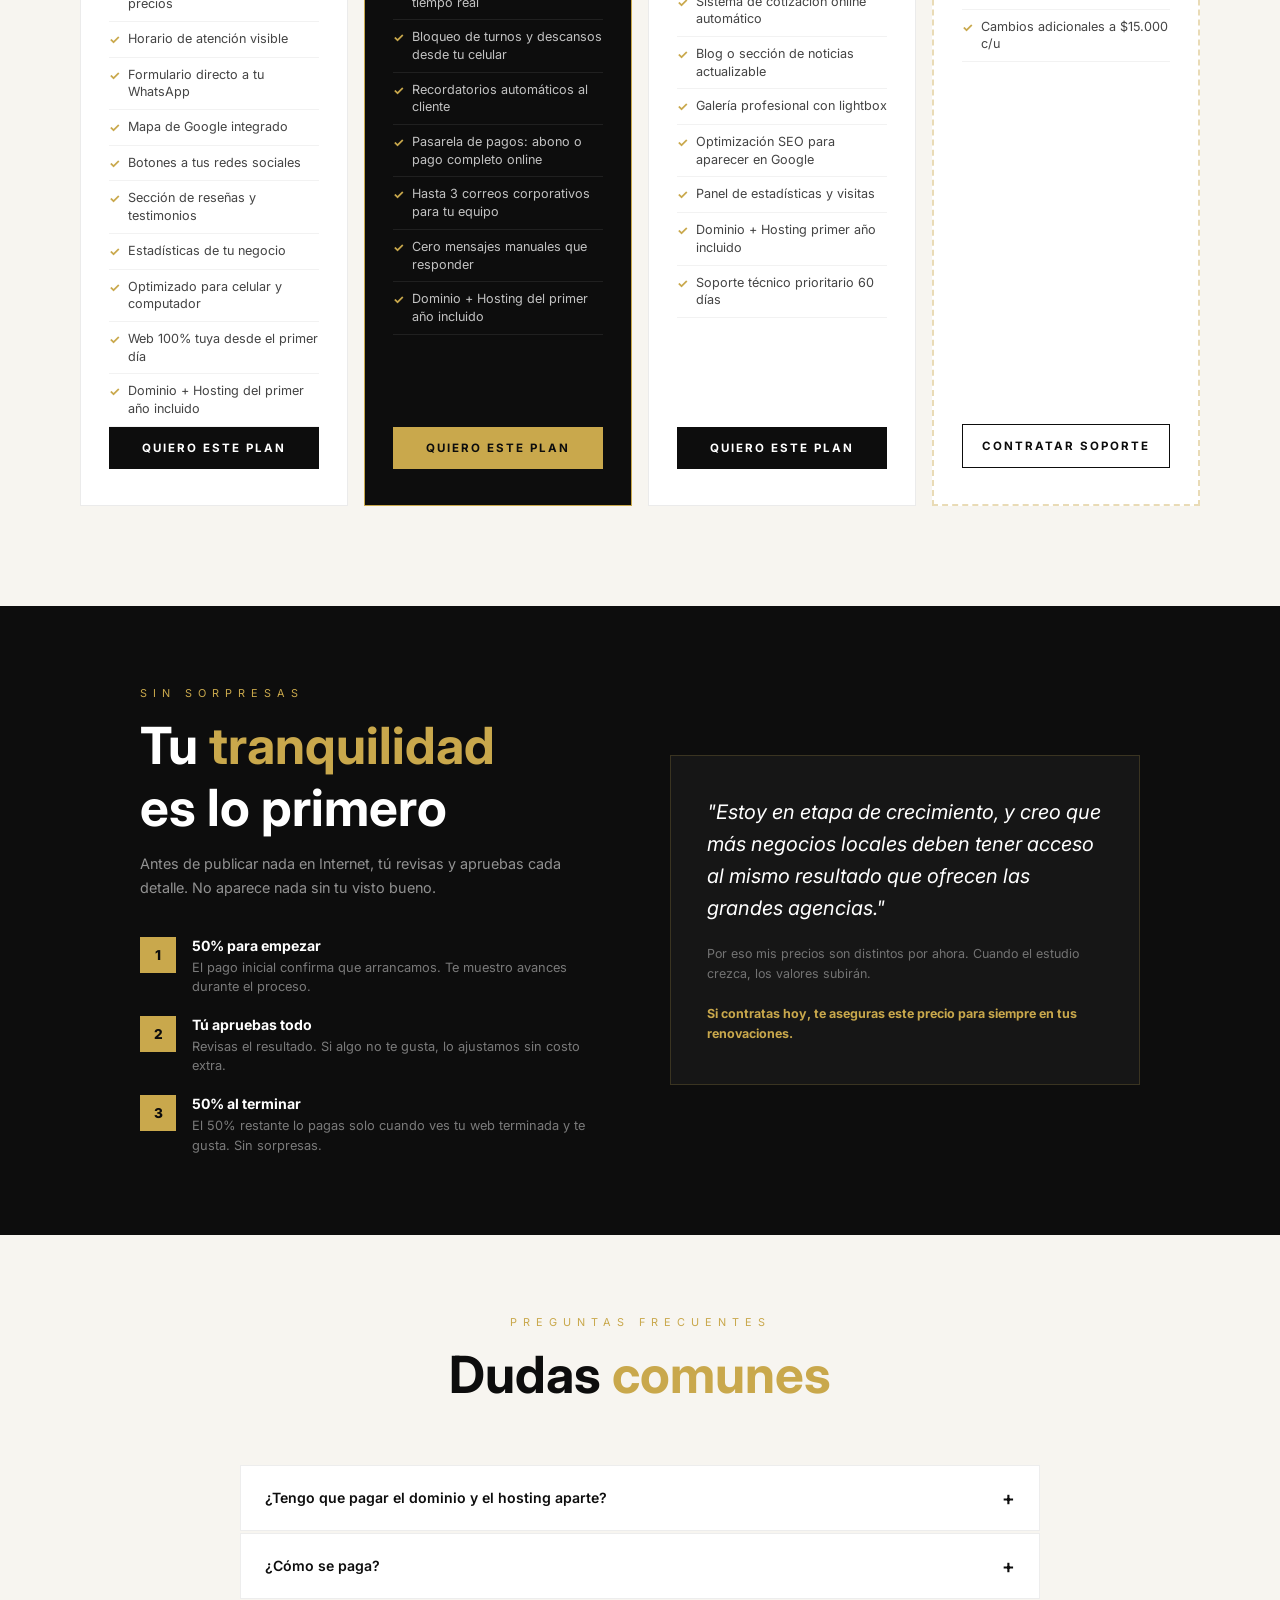
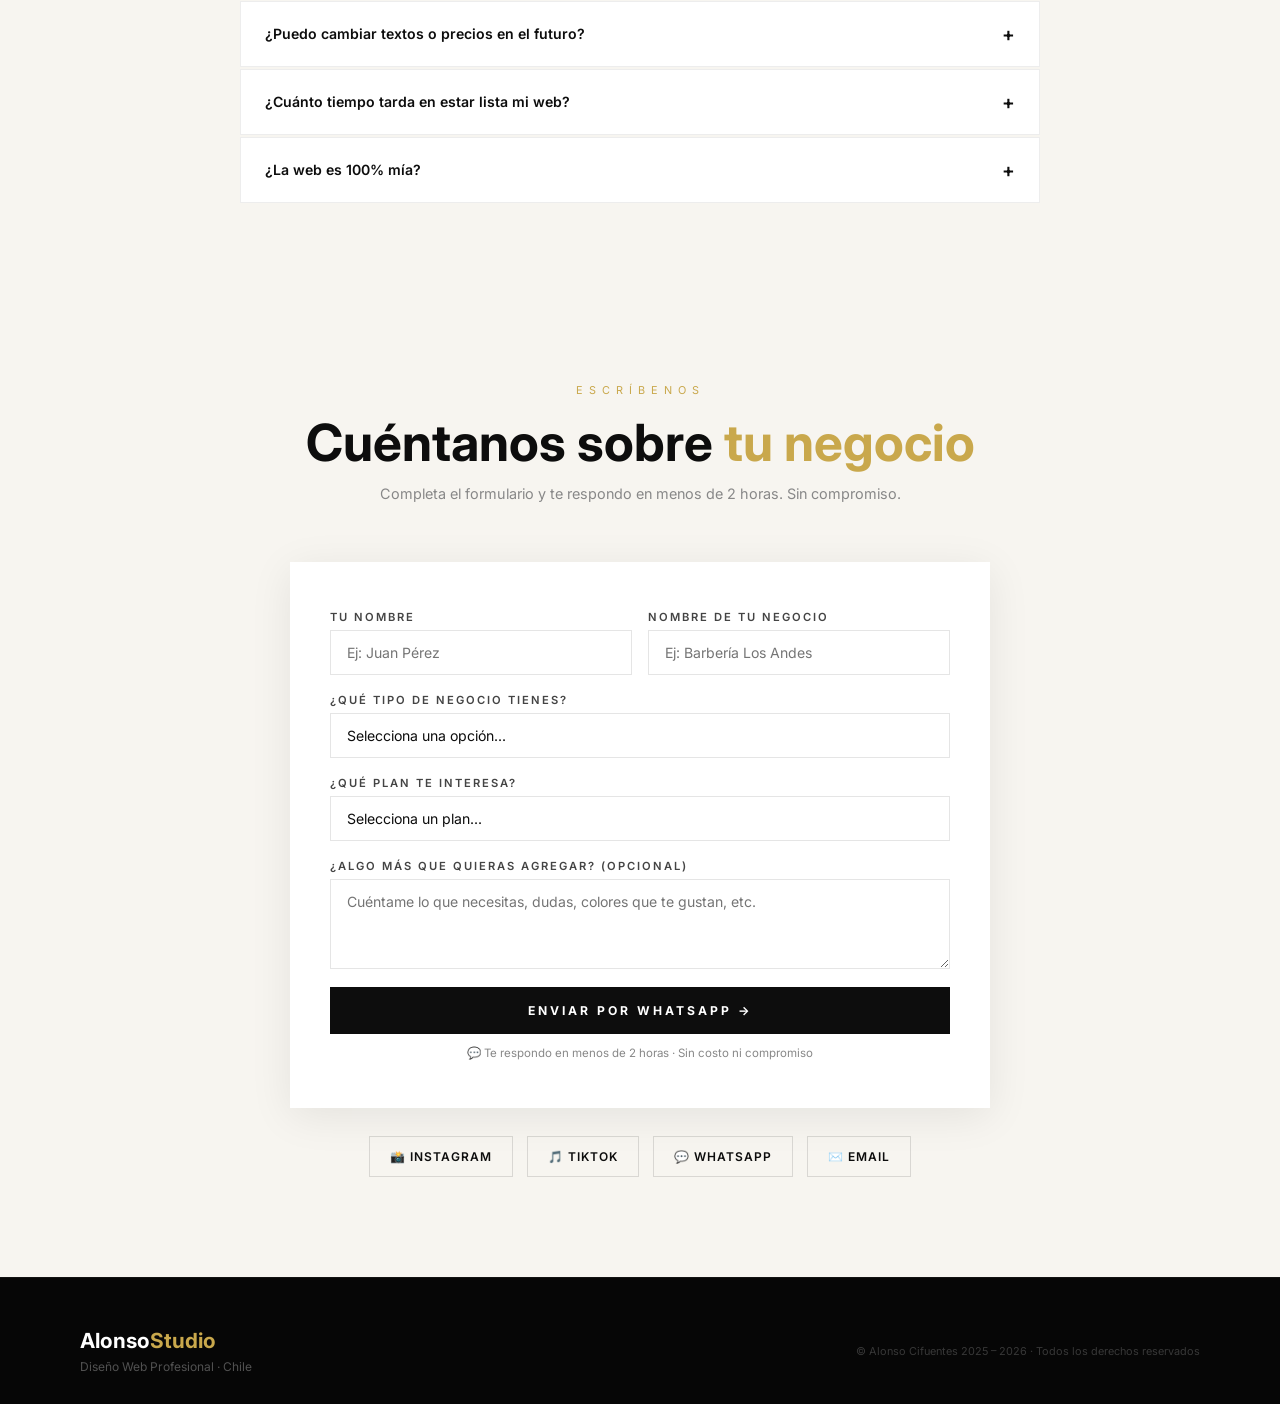
==== commit 9b65ec10: "Reorder sections: Por qué + Proceso van antes de Precios" ====
--- a/alonso-studio/index.html
+++ b/alonso-studio/index.html
@@ -3,7 +3,7 @@
 <head>
   <meta charset="UTF-8"/>
   <meta name="viewport" content="width=device-width, initial-scale=1.0"/>
-  <title>Alonso Studio | Diseño Web Profesional — Santiago de Chile</title>
+  <title>Alonso Studio | Diseño Web Profesional — Chile</title>
   <link href="https://fonts.googleapis.com/css2?family=Inter:wght@300;400;500;600;700;800;900&display=swap" rel="stylesheet"/>
   <style>
     *, *::before, *::after { margin:0; padding:0; box-sizing:border-box; }
@@ -154,22 +154,22 @@
     #stats {
       background:var(--dark); padding:40px 80px;
       display:grid; grid-template-columns:repeat(4,1fr);
-      text-align:center; gap:0;
+      text-align:center; gap:20px;
     }
     .stat-item {
-      padding:20px; border-right:1px solid rgba(255,255,255,0.08);
-    }
-    .stat-item:last-child { border-right:none; }
+      padding:24px 16px;
+      border:1px solid rgba(255,255,255,0.12);
+      border-radius:12px;
+      background:rgba(255,255,255,0.03);
+    }
     .stat-num {
       font-family:'Inter',sans-serif;
       font-size:2.5rem; font-weight:700; color:var(--gold); display:block;
     }
     .stat-lbl { font-size:0.68rem; letter-spacing:3px; text-transform:uppercase; color:rgba(255,255,255,0.45); margin-top:4px; }
     @media(max-width:768px){
-      #stats { grid-template-columns:1fr 1fr; padding:24px 20px; }
-      .stat-item { padding:14px 8px; border-right:none; border-bottom:1px solid rgba(255,255,255,0.06); }
-      .stat-item:nth-child(odd){ border-right:1px solid rgba(255,255,255,0.06); }
-      .stat-item:nth-child(3),.stat-item:nth-child(4){ border-bottom:none; }
+      #stats { grid-template-columns:1fr 1fr; padding:24px 20px; gap:12px; }
+      .stat-item { padding:16px 10px; }
       .stat-num { font-size:1.9rem; }
       .stat-lbl { font-size:0.6rem; letter-spacing:2px; }
     }
@@ -664,13 +664,13 @@
 <!-- HERO -->
 <section id="hero">
   <div class="hero-left">
-    <span class="hero-tag">Diseño Web Profesional — Santiago de Chile</span>
+    <span class="hero-tag">Diseño Web Profesional — Chile</span>
     <h1 class="hero-title">
       Páginas web que<br><em>venden</em> por ti.
     </h1>
     <p class="hero-desc">
-      Diseño sitios web profesionales para negocios locales en Santiago.
-      Resultados reales, sin complicaciones y a un precio justo.
+      Diseño sitios web profesionales para negocios de todo Chile.
+      Resultados reales, con diseño exclusivo y a un precio accesible.
     </p>
     <div class="hero-btns">
       <a href="#portafolio" class="btn-dark">Ver proyectos</a>
@@ -681,8 +681,8 @@
     <div class="hero-card">
       <div class="hc-icon">⚡</div>
       <div class="hc-text">
-        <strong>Entrega según tu plan</strong>
-        <span>Según el plan elegido, desde el primer contacto</span>
+        <strong>5 a 21 días hábiles</strong>
+        <span>Plazo desde que nos envías la información de tu negocio</span>
       </div>
     </div>
     <div class="hero-card">
@@ -699,7 +699,7 @@
         <span>Clientes te escriben directamente</span>
       </div>
     </div>
-    <div class="hero-badge">📍 Santiago de Chile</div>
+    <div class="hero-badge">📍 Chile</div>
   </div>
 </section>
 
@@ -714,11 +714,11 @@
     <span class="stat-lbl">Diseño exclusivo</span>
   </div>
   <div class="stat-item">
-    <span class="stat-num">3–14</span>
-    <span class="stat-lbl">Días de entrega</span>
+    <span class="stat-num">5–21</span>
+    <span class="stat-lbl">Días hábiles de entrega</span>
   </div>
   <div class="stat-item">
-    <span class="stat-num">$150k</span>
+    <span class="stat-num">$150.000</span>
     <span class="stat-lbl">Desde este precio</span>
   </div>
 </div>
@@ -775,7 +775,7 @@
         <span class="proj-tag">Plan Básico</span>
         <img class="proj-img" src="https://images.unsplash.com/photo-1621605815971-fbc98d665033?w=600&q=80" alt="Noir Barber"/>
         <div class="proj-info">
-          <span class="proj-cat">Barbería · Santiago</span>
+          <span class="proj-cat">Barbería · Chile</span>
           <div class="proj-name">Noir Barber</div>
           <p class="proj-desc">Barbería urbana de alto nivel. Diseño negro premium con galería y formulario de contacto.</p>
           <a href="barberia-demo.html" class="proj-link" target="_blank">Ver proyecto →</a>
@@ -787,7 +787,7 @@
         <span class="proj-tag">Plan Básico</span>
         <img class="proj-img" src="https://images.unsplash.com/photo-1612349317150-e413f6a5b16d?w=600&q=80" alt="Veterinaria San Ignacio"/>
         <div class="proj-info">
-          <span class="proj-cat">Veterinaria · Santiago</span>
+          <span class="proj-cat">Veterinaria · Chile</span>
           <div class="proj-name">Veterinaria San Ignacio</div>
           <p class="proj-desc">Clínica veterinaria enfocada en perros y gatos. Servicios, productos y horarios de atención.</p>
           <a href="veterinaria-demo.html" class="proj-link" target="_blank">Ver proyecto →</a>
@@ -799,7 +799,7 @@
         <span class="proj-tag">Plan Básico</span>
         <img class="proj-img" src="https://images.unsplash.com/photo-1606811841689-23dfddce3e95?w=600&q=80" alt="Clínica Dental"/>
         <div class="proj-info">
-          <span class="proj-cat">Clínica Dental · Santiago</span>
+          <span class="proj-cat">Clínica Dental · Chile</span>
           <div class="proj-name">Clínica Dental Demo</div>
           <p class="proj-desc">Agenda automática por WhatsApp, galería de tratamientos y horarios de atención online.</p>
           <a href="dental-demo.html" class="proj-link" target="_blank">Ver proyecto →</a>
@@ -846,8 +846,77 @@
     </div>
     <div class="svc-card reveal">
       <span class="svc-num">06</span>
-      <div class="svc-name">Entrega según tu plan</div>
-      <p class="svc-desc">Desde el primer contacto hasta publicado. El plazo varía según el plan que elijas.</p>
+      <div class="svc-name">Entrega en 5 a 21 días hábiles</div>
+      <p class="svc-desc">El plazo comienza una vez que nos envías toda la información de tu negocio: logo, fotos, textos y servicios.</p>
+    </div>
+  </div>
+</section>
+
+<!-- POR QUÉ -->
+<section id="porque">
+  <div class="pq-img"></div>
+  <div class="pq-content">
+    <span class="sec-tag">¿Por qué elegirnos?</span>
+    <h2 class="sec-title">Resultados<br><em>comprobados</em></h2>
+    <div class="pq-list">
+      <div class="pq-item reveal">
+        <div class="pq-icon">🎯</div>
+        <div>
+          <strong>Diseño que convierte</strong>
+          <p>No hacemos páginas bonitas que nadie ve. Hacemos páginas que generan clientes reales.</p>
+        </div>
+      </div>
+      <div class="pq-item reveal">
+        <div class="pq-icon">⚡</div>
+        <div>
+          <strong>Sin complicaciones técnicas</strong>
+          <p>Tú enfócate en tu negocio. Nosotros nos encargamos de todo lo técnico.</p>
+        </div>
+      </div>
+      <div class="pq-item reveal">
+        <div class="pq-icon">💰</div>
+        <div>
+          <strong>Precio justo y transparente</strong>
+          <p>Pago único. Sin mensualidades escondidas ni contratos amarradores.</p>
+        </div>
+      </div>
+      <div class="pq-item reveal">
+        <div class="pq-icon">📞</div>
+        <div>
+          <strong>Atención personal</strong>
+          <p>Hablas directamente conmigo. Sin intermediarios ni call centers.</p>
+        </div>
+      </div>
+    </div>
+  </div>
+</section>
+
+<!-- PROCESO -->
+<section id="proceso">
+  <div class="section-head reveal">
+    <span class="sec-tag">Cómo funciona</span>
+    <h2 class="sec-title">Tu web, lista y profesional</h2>
+  </div>
+  <div class="steps-row">
+    <div class="step reveal">
+      <div class="step-num">1</div>
+      <div class="step-name">Conversamos</div>
+      <p class="step-desc">Me cuentas sobre tu negocio y lo que necesitas. Por WhatsApp o en persona en tu local si lo prefieres.</p>
+    </div>
+    <div class="step reveal">
+      <div class="step-num">2</div>
+      <div class="step-name">Diseñamos</div>
+      <p class="step-desc">Creo tu sitio web personalizado con fotos, textos y colores de tu negocio.</p>
+    </div>
+    <div class="step reveal">
+      <div class="step-num">3</div>
+      <div class="step-name">Revisas</div>
+      <p class="step-desc">Te muestro el resultado. Si algo no te gusta, lo ajustamos sin costo extra.</p>
+    </div>
+    <div class="step reveal">
+      <div class="step-num">4</div>
+      <div class="step-name">¡Publicamos!</div>
+      <p class="step-desc">Tu sitio queda online con tu dominio propio. Listo para recibir clientes.</p>
     </div>
   </div>
 </section>
@@ -867,7 +936,7 @@
       <div class="plan-agency">$320.000</div>
       <span class="plan-savings">Ahorras $170.000</span>
       <div class="plan-name">Básico</div>
-      <div class="plan-price">$150k <span>CLP</span></div>
+      <div class="plan-price">$150.000 <span>CLP</span></div>
       <p class="plan-sub">Pago único · Entrega 5–7 días hábiles</p>
       <div class="plan-divider"></div>
       <div class="plan-item">Diseño exclusivo con tus colores y logo</div>
@@ -892,7 +961,7 @@
       <div class="plan-agency" style="color:rgba(255,255,255,.35)">$580.000</div>
       <span class="plan-savings">Ahorras $330.000</span>
       <div class="plan-name">Premium</div>
-      <div class="plan-price">$250k <span>CLP</span></div>
+      <div class="plan-price">$250.000 <span>CLP</span></div>
       <p class="plan-sub" style="color:rgba(255,255,255,.4)">Pago único · Entrega 7–10 días hábiles</p>
       <div class="plan-divider"></div>
       <div class="plan-item">Todo lo del Plan Básico incluido</div>
@@ -913,7 +982,7 @@
       <div class="plan-agency">$800.000 – $1.000.000</div>
       <span class="plan-savings">Ahorras hasta $600.000</span>
       <div class="plan-name">Avanzado</div>
-      <div class="plan-price">$400k <span>CLP</span></div>
+      <div class="plan-price">$400.000 <span>CLP</span></div>
       <p class="plan-sub">Pago único · Entrega 14–21 días hábiles</p>
       <div class="plan-divider"></div>
       <div class="plan-item">Todo lo del Plan Premium incluido</div>
@@ -931,7 +1000,7 @@
     <!-- ANUAL -->
     <div class="plan-card anual reveal">
       <div class="plan-name">Soporte Anual</div>
-      <div class="plan-price">$70k <span>/ año</span></div>
+      <div class="plan-price">$70.000 <span>/ año</span></div>
       <p class="plan-sub">Renovación anual · Para webs ya creadas</p>
       <div class="plan-divider"></div>
       <div class="plan-item">Hosting y servidor activo 365 días</div>
@@ -1014,75 +1083,6 @@
   </div>
 </section>
 
-<!-- POR QUÉ -->
-<section id="porque">
-  <div class="pq-img"></div>
-  <div class="pq-content">
-    <span class="sec-tag">¿Por qué elegirnos?</span>
-    <h2 class="sec-title">Resultados<br><em>comprobados</em></h2>
-    <div class="pq-list">
-      <div class="pq-item reveal">
-        <div class="pq-icon">🎯</div>
-        <div>
-          <strong>Diseño que convierte</strong>
-          <p>No hacemos páginas bonitas que nadie ve. Hacemos páginas que generan clientes reales.</p>
-        </div>
-      </div>
-      <div class="pq-item reveal">
-        <div class="pq-icon">⚡</div>
-        <div>
-          <strong>Sin complicaciones técnicas</strong>
-          <p>Tú enfócate en tu negocio. Nosotros nos encargamos de todo lo técnico.</p>
-        </div>
-      </div>
-      <div class="pq-item reveal">
-        <div class="pq-icon">💰</div>
-        <div>
-          <strong>Precio justo y transparente</strong>
-          <p>Pago único. Sin mensualidades escondidas ni contratos amarradores.</p>
-        </div>
-      </div>
-      <div class="pq-item reveal">
-        <div class="pq-icon">📞</div>
-        <div>
-          <strong>Atención personal</strong>
-          <p>Hablas directamente conmigo. Sin intermediarios ni call centers.</p>
-        </div>
-      </div>
-    </div>
-  </div>
-</section>
-
-<!-- PROCESO -->
-<section id="proceso">
-  <div class="section-head reveal">
-    <span class="sec-tag">Cómo funciona</span>
-    <h2 class="sec-title">Tu web, lista y profesional</h2>
-  </div>
-  <div class="steps-row">
-    <div class="step reveal">
-      <div class="step-num">1</div>
-      <div class="step-name">Conversamos</div>
-      <p class="step-desc">Me cuentas sobre tu negocio y lo que necesitas. Por WhatsApp o en persona en tu local si lo prefieres.</p>
-    </div>
-    <div class="step reveal">
-      <div class="step-num">2</div>
-      <div class="step-name">Diseñamos</div>
-      <p class="step-desc">Creo tu sitio web personalizado con fotos, textos y colores de tu negocio.</p>
-    </div>
-    <div class="step reveal">
-      <div class="step-num">3</div>
-      <div class="step-name">Revisas</div>
-      <p class="step-desc">Te muestro el resultado. Si algo no te gusta, lo ajustamos sin costo extra.</p>
-    </div>
-    <div class="step reveal">
-      <div class="step-num">4</div>
-      <div class="step-name">¡Publicamos!</div>
-      <p class="step-desc">Tu sitio queda online con tu dominio propio. Listo para recibir clientes.</p>
-    </div>
-  </div>
-</section>
-
 <!-- FORMULARIO CONTACTO -->
 <section id="contacto">
   <div class="section-head reveal">
@@ -1149,7 +1149,7 @@
 <footer>
   <div>
     <div class="foot-logo">Alonso<span>Studio</span></div>
-    <div class="foot-sub">Diseño Web Profesional · Santiago de Chile</div>
+    <div class="foot-sub">Diseño Web Profesional · Chile</div>
   </div>
   <div class="foot-right">
     <div class="foot-copy">© Alonso Cifuentes 2025 – 2026 · Todos los derechos reservados</div>
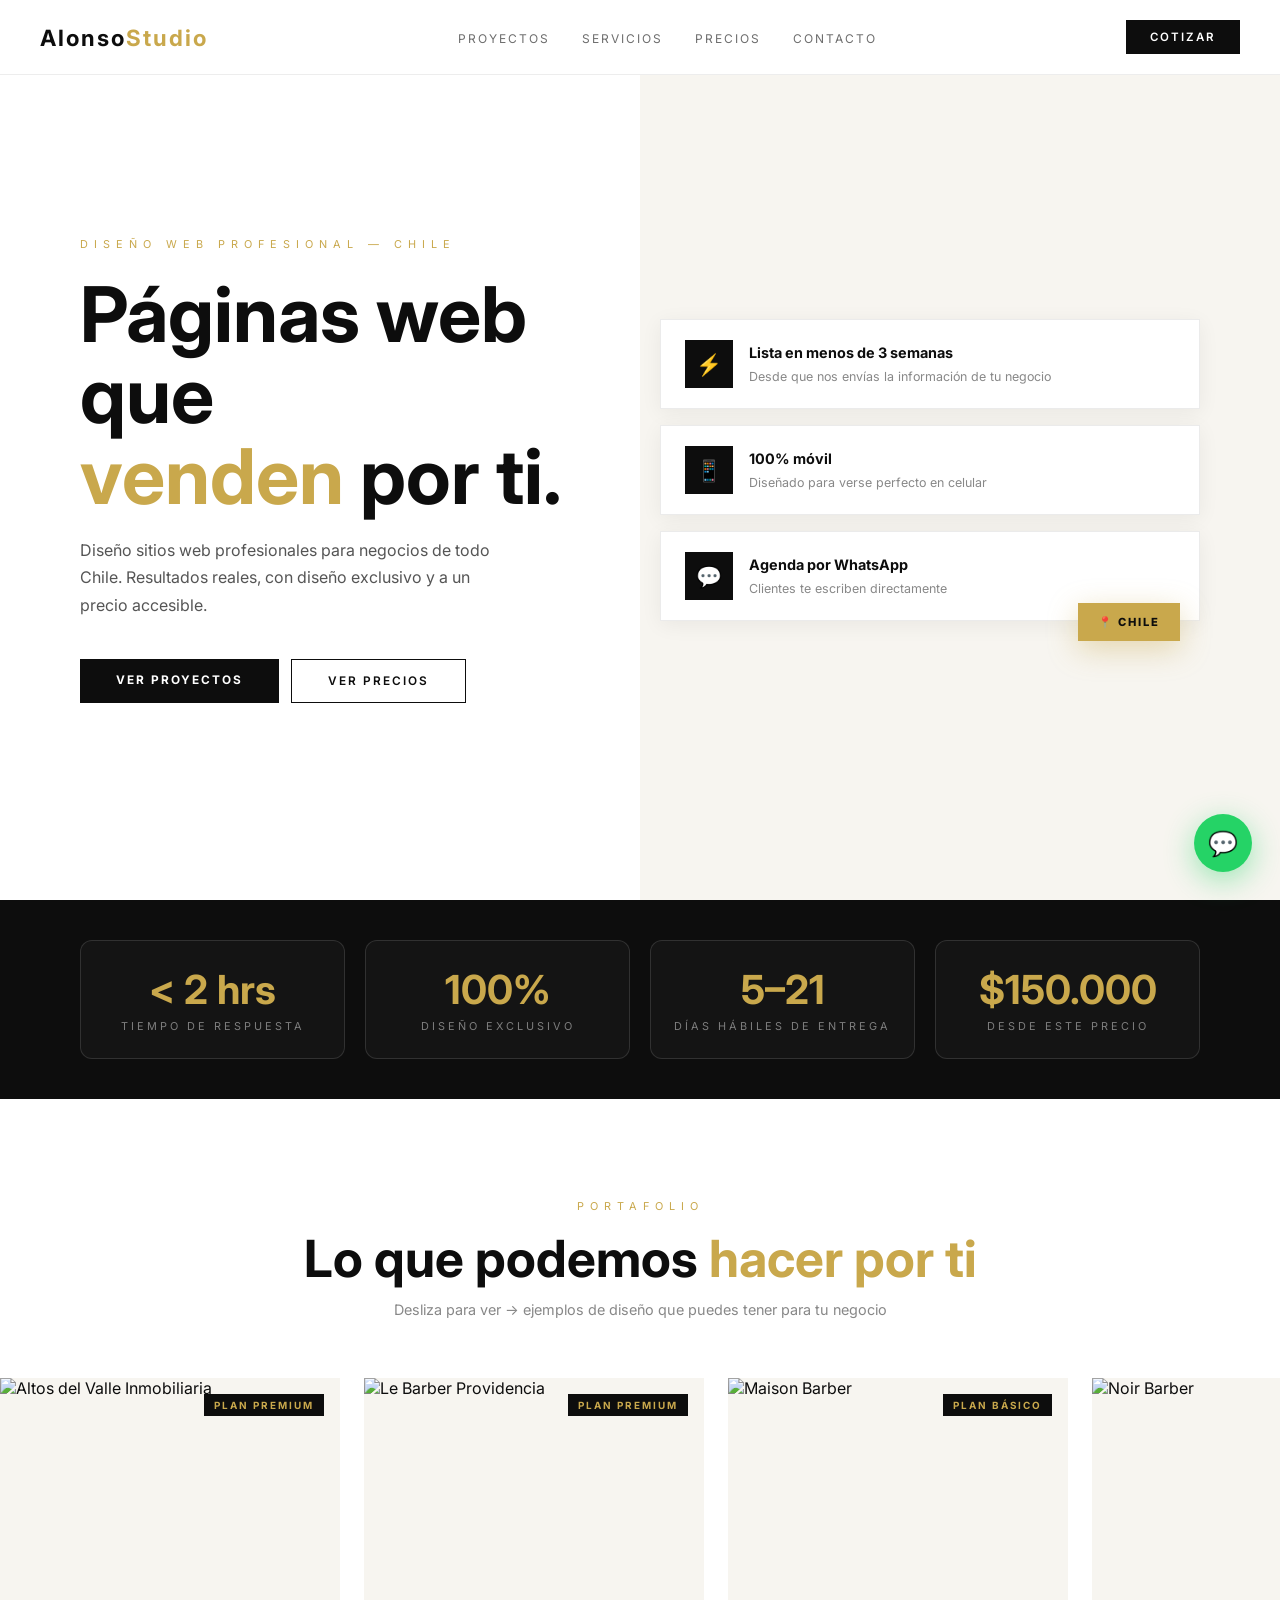
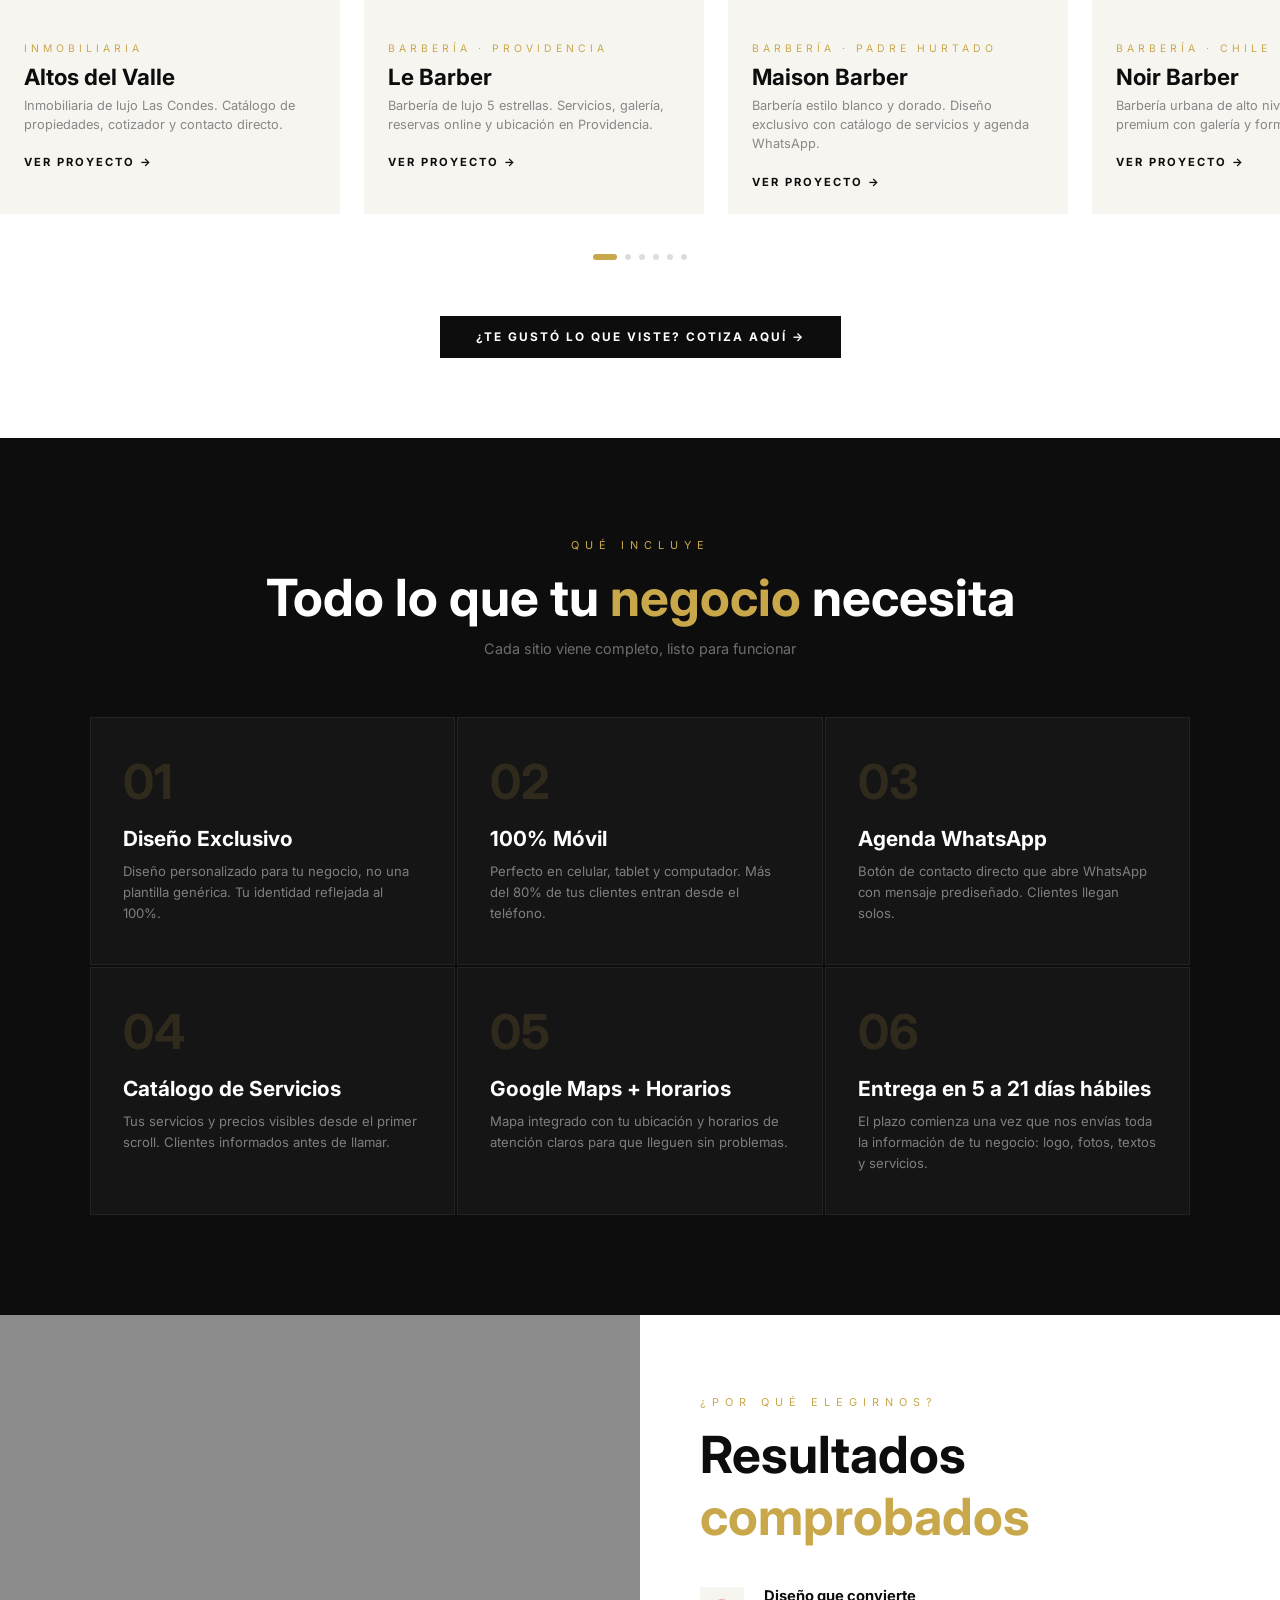
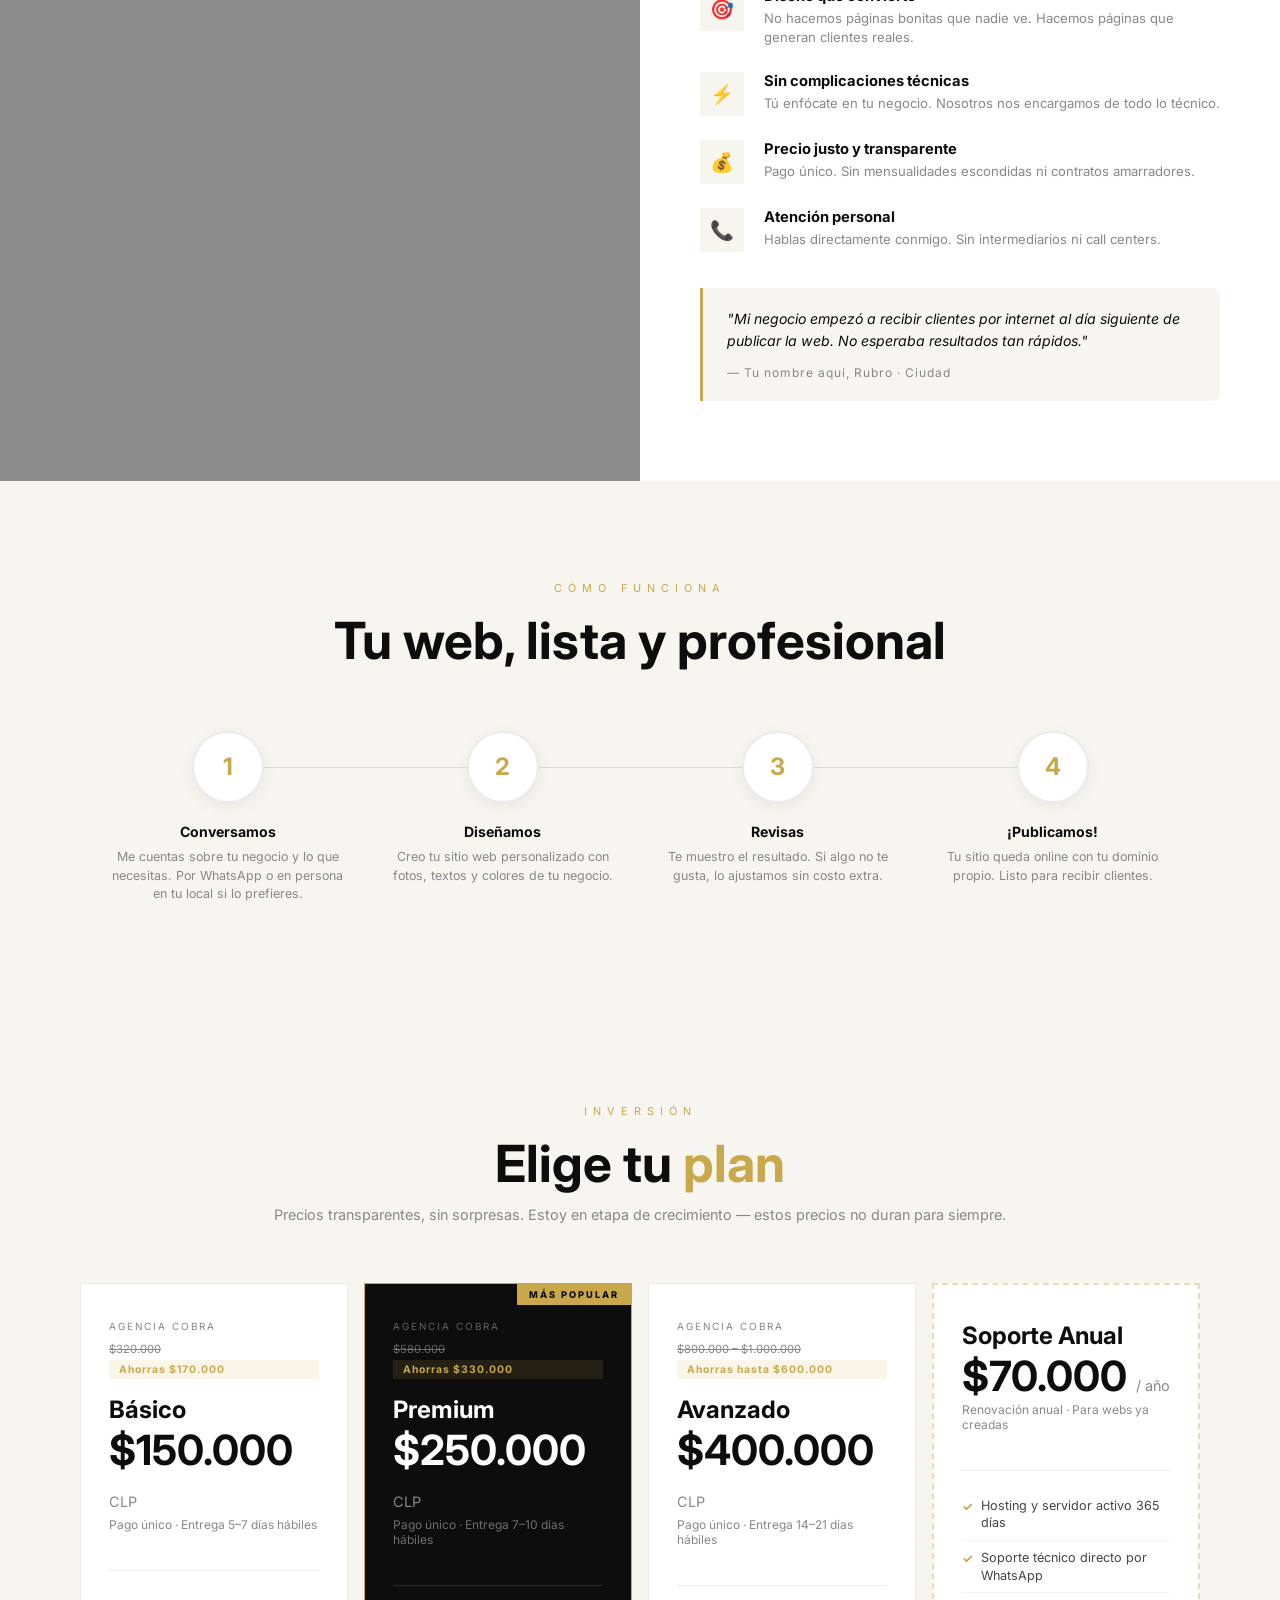
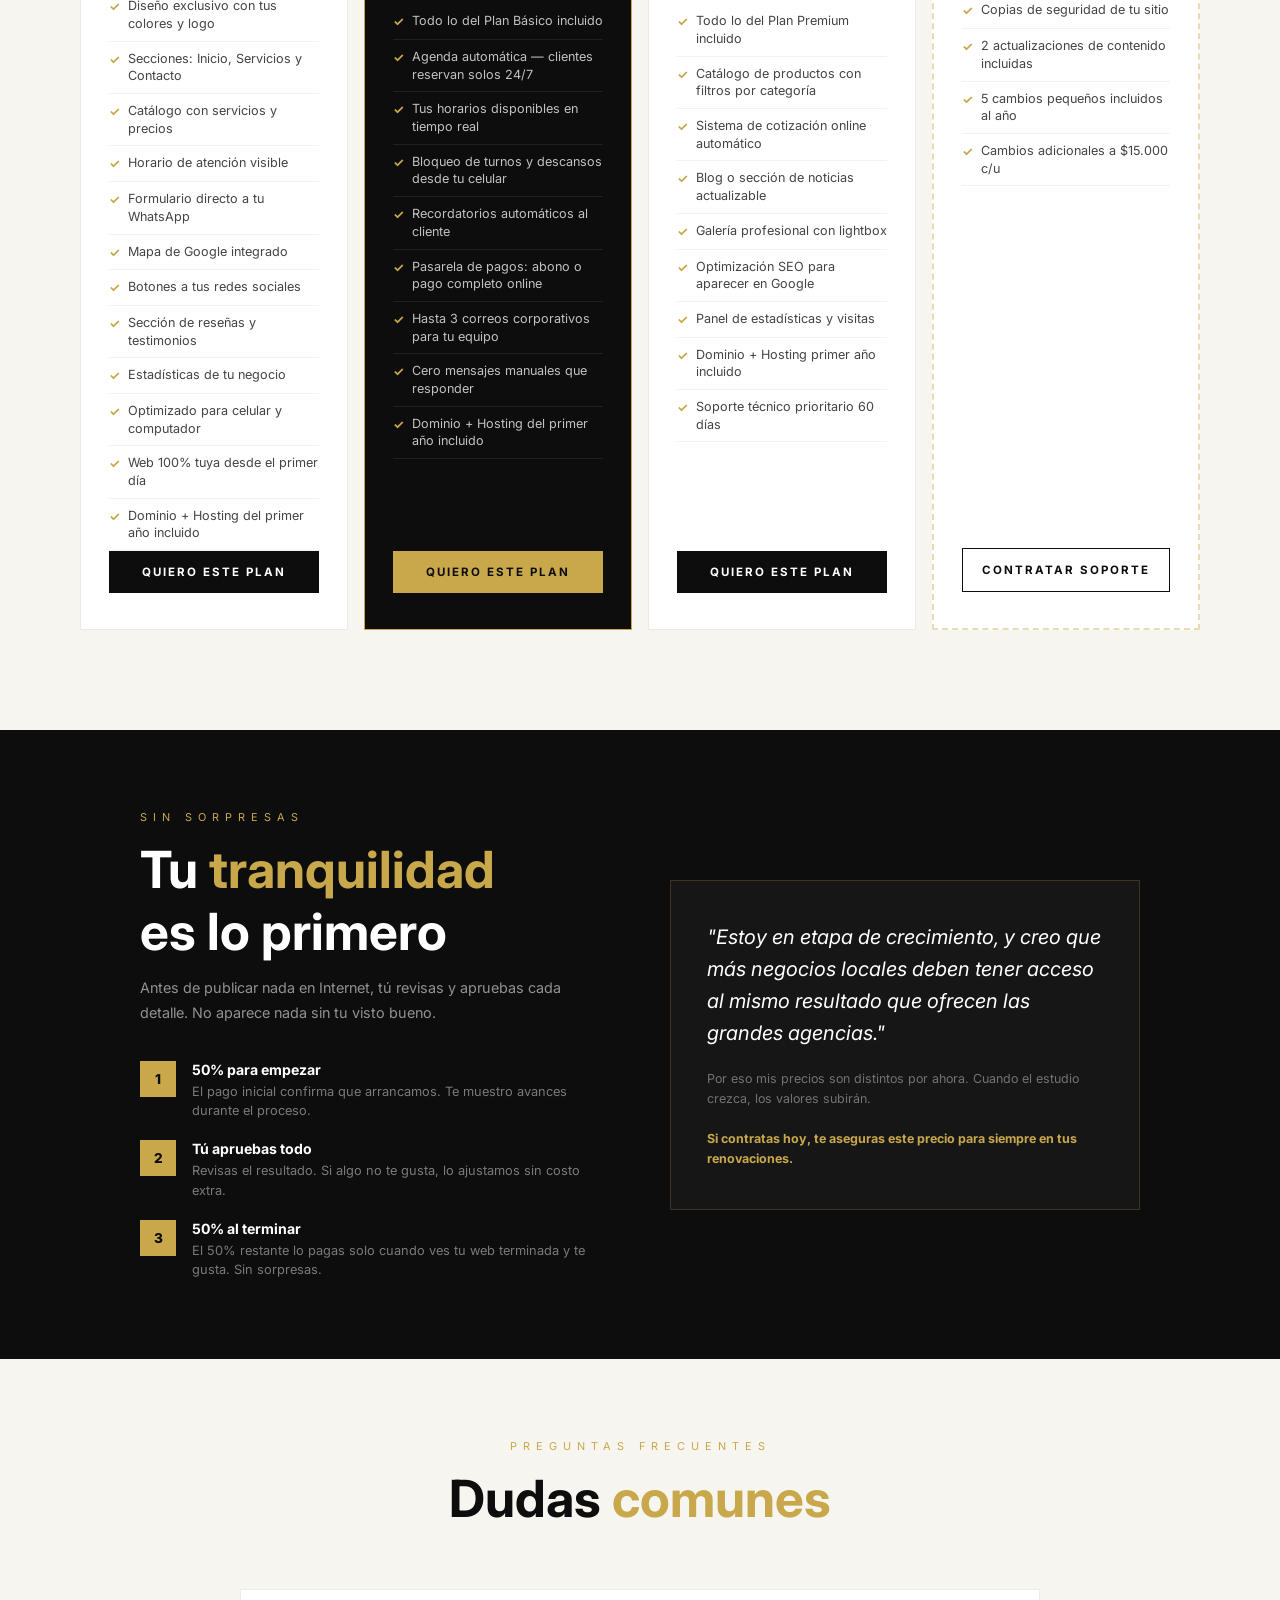
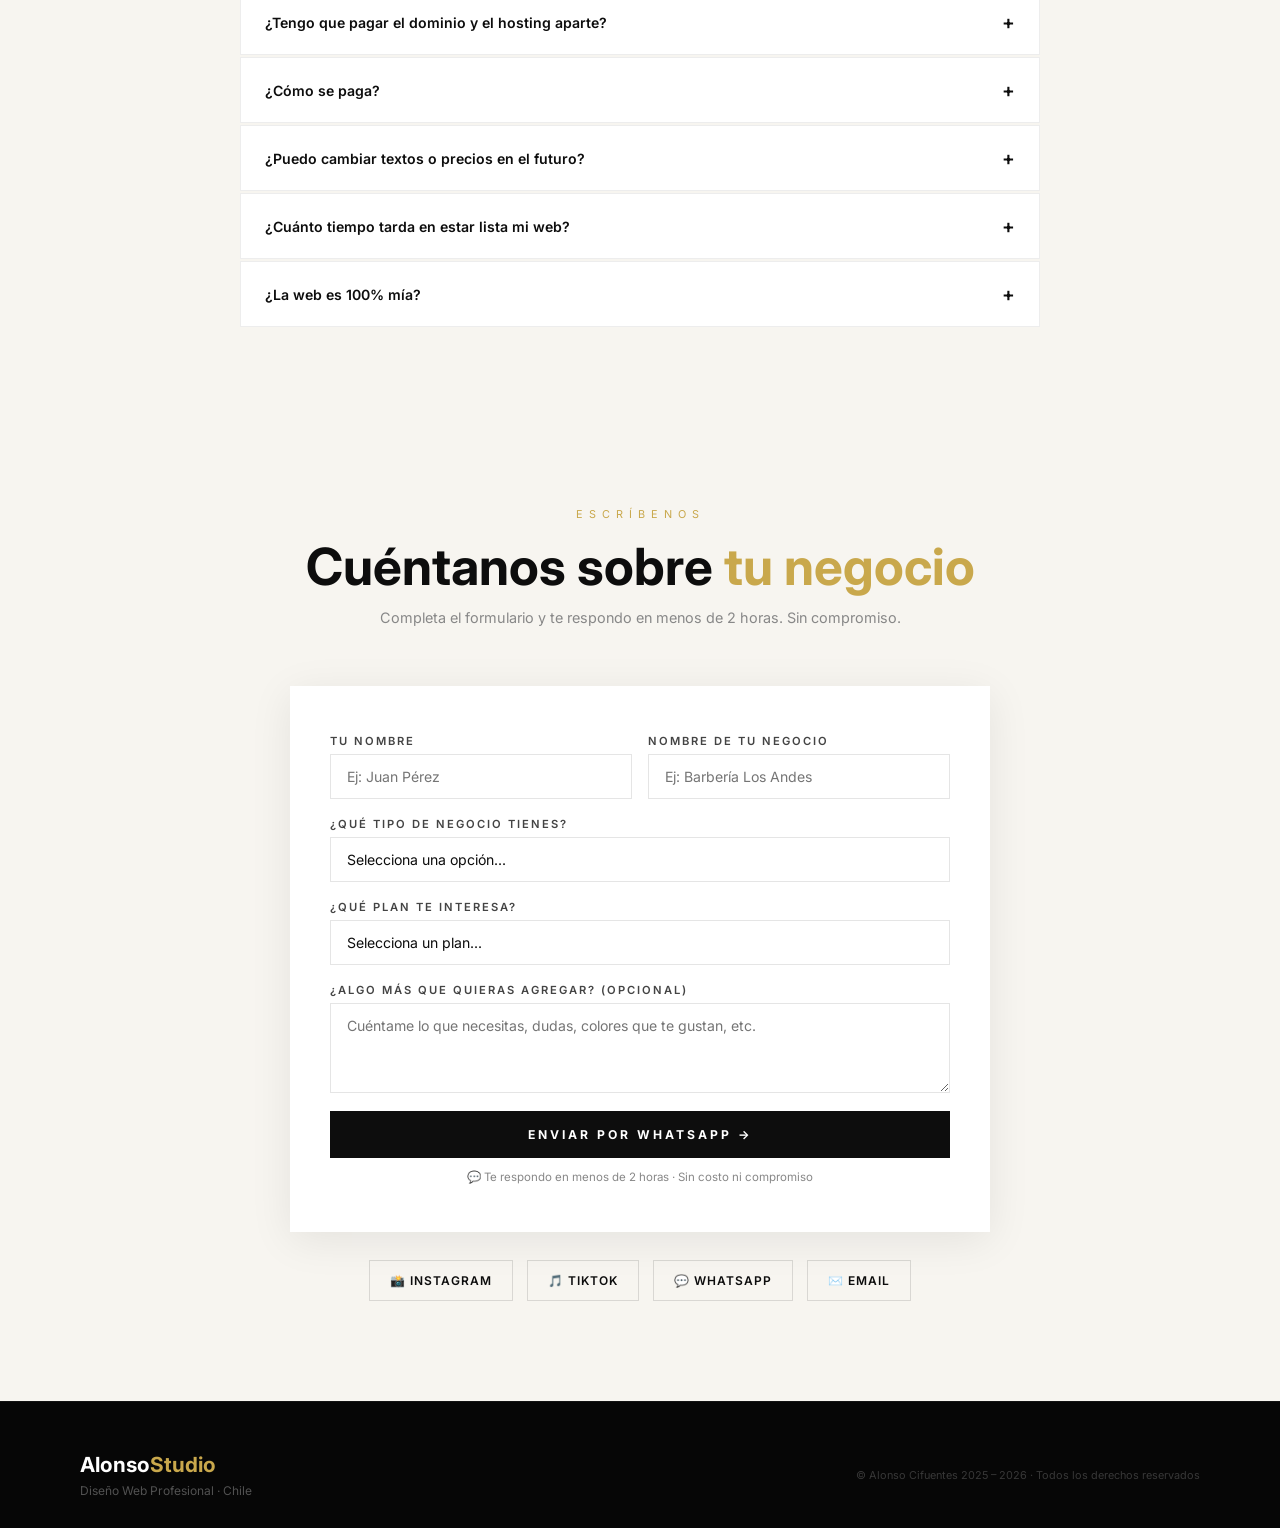
==== commit 95e5d14e: "Mejoras de conversión: CTA post-portafolio, stat respuesta 2hrs, hero card positivo, testimonio plac" ====
--- a/alonso-studio/index.html
+++ b/alonso-studio/index.html
@@ -468,6 +468,13 @@
     }
     .pq-item strong { display:block; font-size:0.92rem; font-weight:700; margin-bottom:4px; }
     .pq-item p { font-size:0.82rem; color:var(--gray); line-height:1.5; }
+    .testimonial {
+      margin-top:36px; padding:20px 24px;
+      border-left:3px solid var(--gold);
+      background:var(--off); border-radius:0 8px 8px 0;
+    }
+    .testimonial p { font-size:0.88rem; color:var(--dark); line-height:1.6; font-style:italic; margin:0 0 8px; }
+    .testimonial cite { font-size:0.75rem; color:var(--gray); font-style:normal; letter-spacing:1px; }
     @media(max-width:768px){
       #porque { grid-template-columns:1fr; min-height:auto; }
       .pq-img { height:220px; }
@@ -681,8 +688,8 @@
     <div class="hero-card">
       <div class="hc-icon">⚡</div>
       <div class="hc-text">
-        <strong>5 a 21 días hábiles</strong>
-        <span>Plazo desde que nos envías la información de tu negocio</span>
+        <strong>Lista en menos de 3 semanas</strong>
+        <span>Desde que nos envías la información de tu negocio</span>
       </div>
     </div>
     <div class="hero-card">
@@ -706,8 +713,8 @@
 <!-- STATS -->
 <div id="stats">
   <div class="stat-item">
-    <span class="stat-num">6</span>
-    <span class="stat-lbl">Demos de muestra</span>
+    <span class="stat-num">&lt; 2 hrs</span>
+    <span class="stat-lbl">Tiempo de respuesta</span>
   </div>
   <div class="stat-item">
     <span class="stat-num">100%</span>
@@ -808,6 +815,9 @@
 
     </div>
     <div class="carousel-dots" id="dots"></div>
+  </div>
+  <div style="text-align:center;margin-top:36px;">
+    <a href="#contacto" class="btn-dark">¿Te gustó lo que viste? Cotiza aquí →</a>
   </div>
 </section>
 
@@ -888,6 +898,10 @@
         </div>
       </div>
     </div>
+    <blockquote class="testimonial reveal">
+      <p>"Mi negocio empezó a recibir clientes por internet al día siguiente de publicar la web. No esperaba resultados tan rápidos."</p>
+      <cite>— Tu nombre aquí, Rubro · Ciudad</cite>
+    </blockquote>
   </div>
 </section>
 
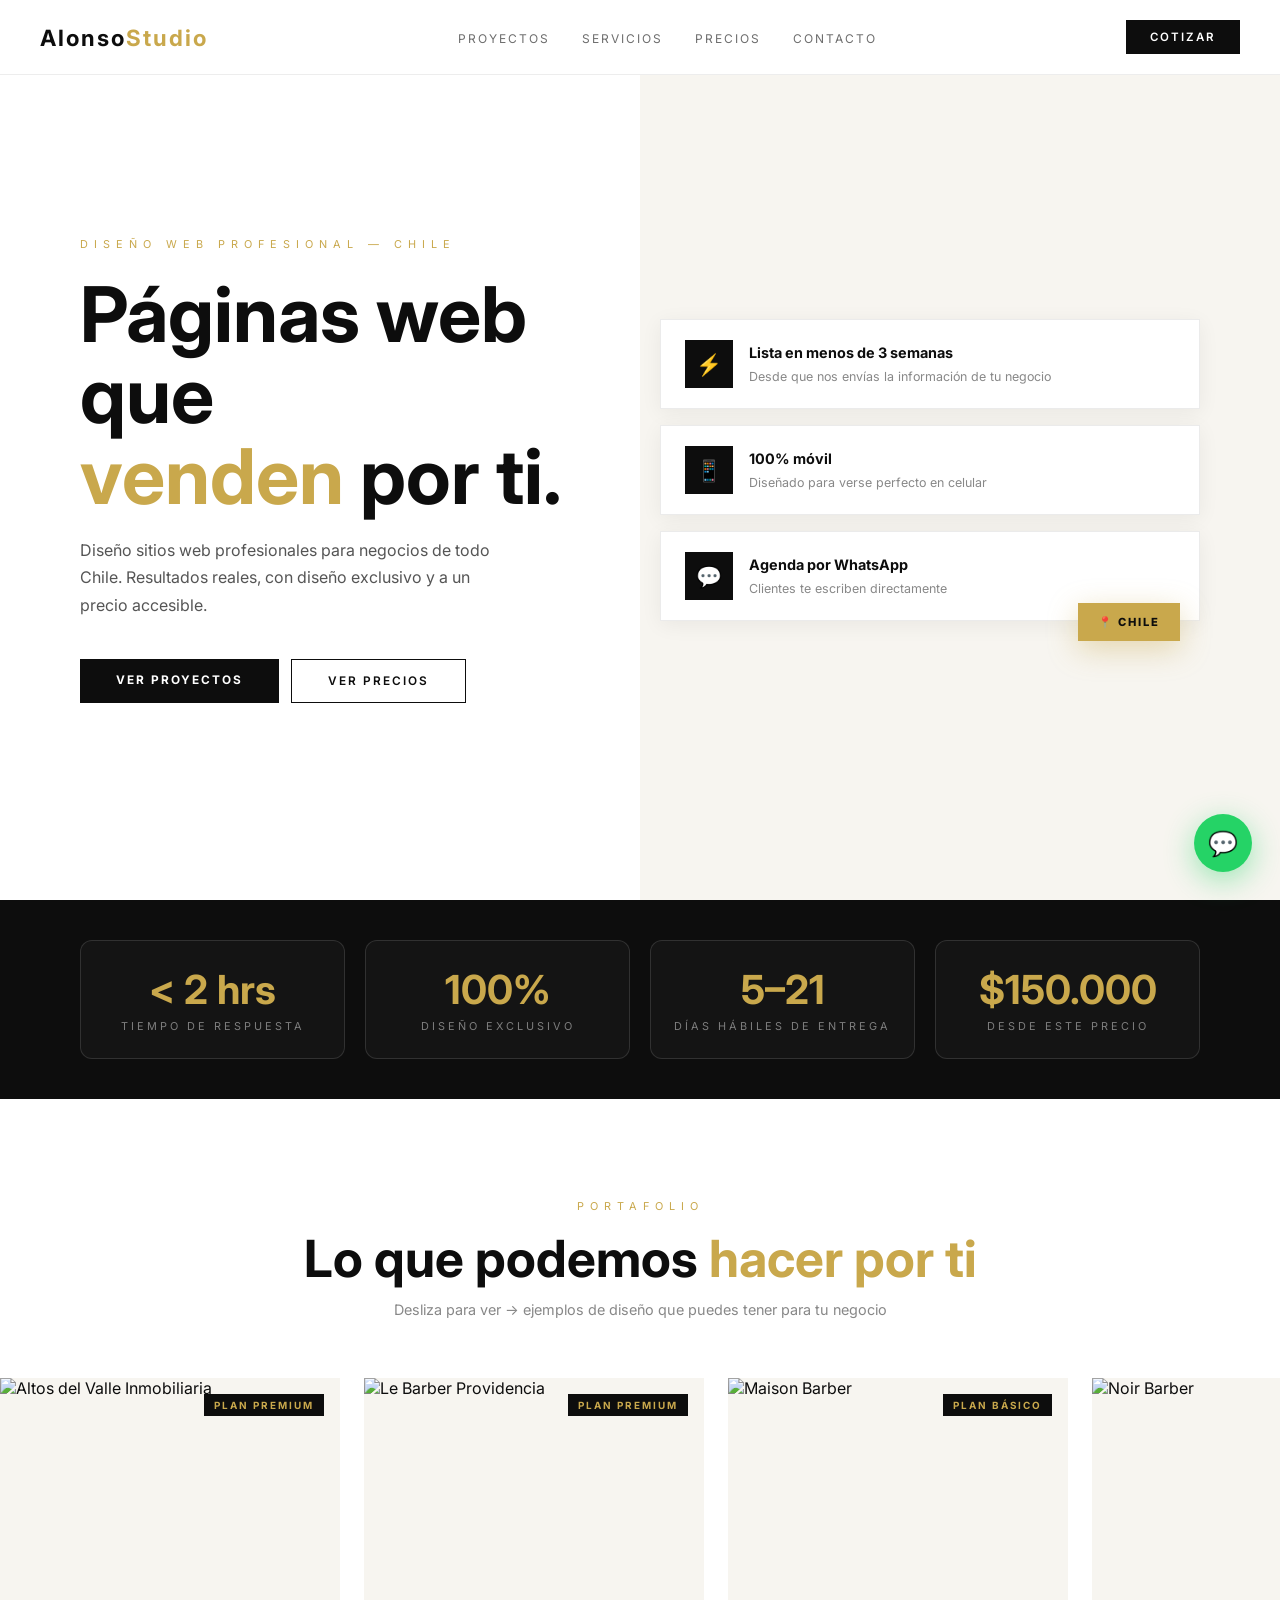
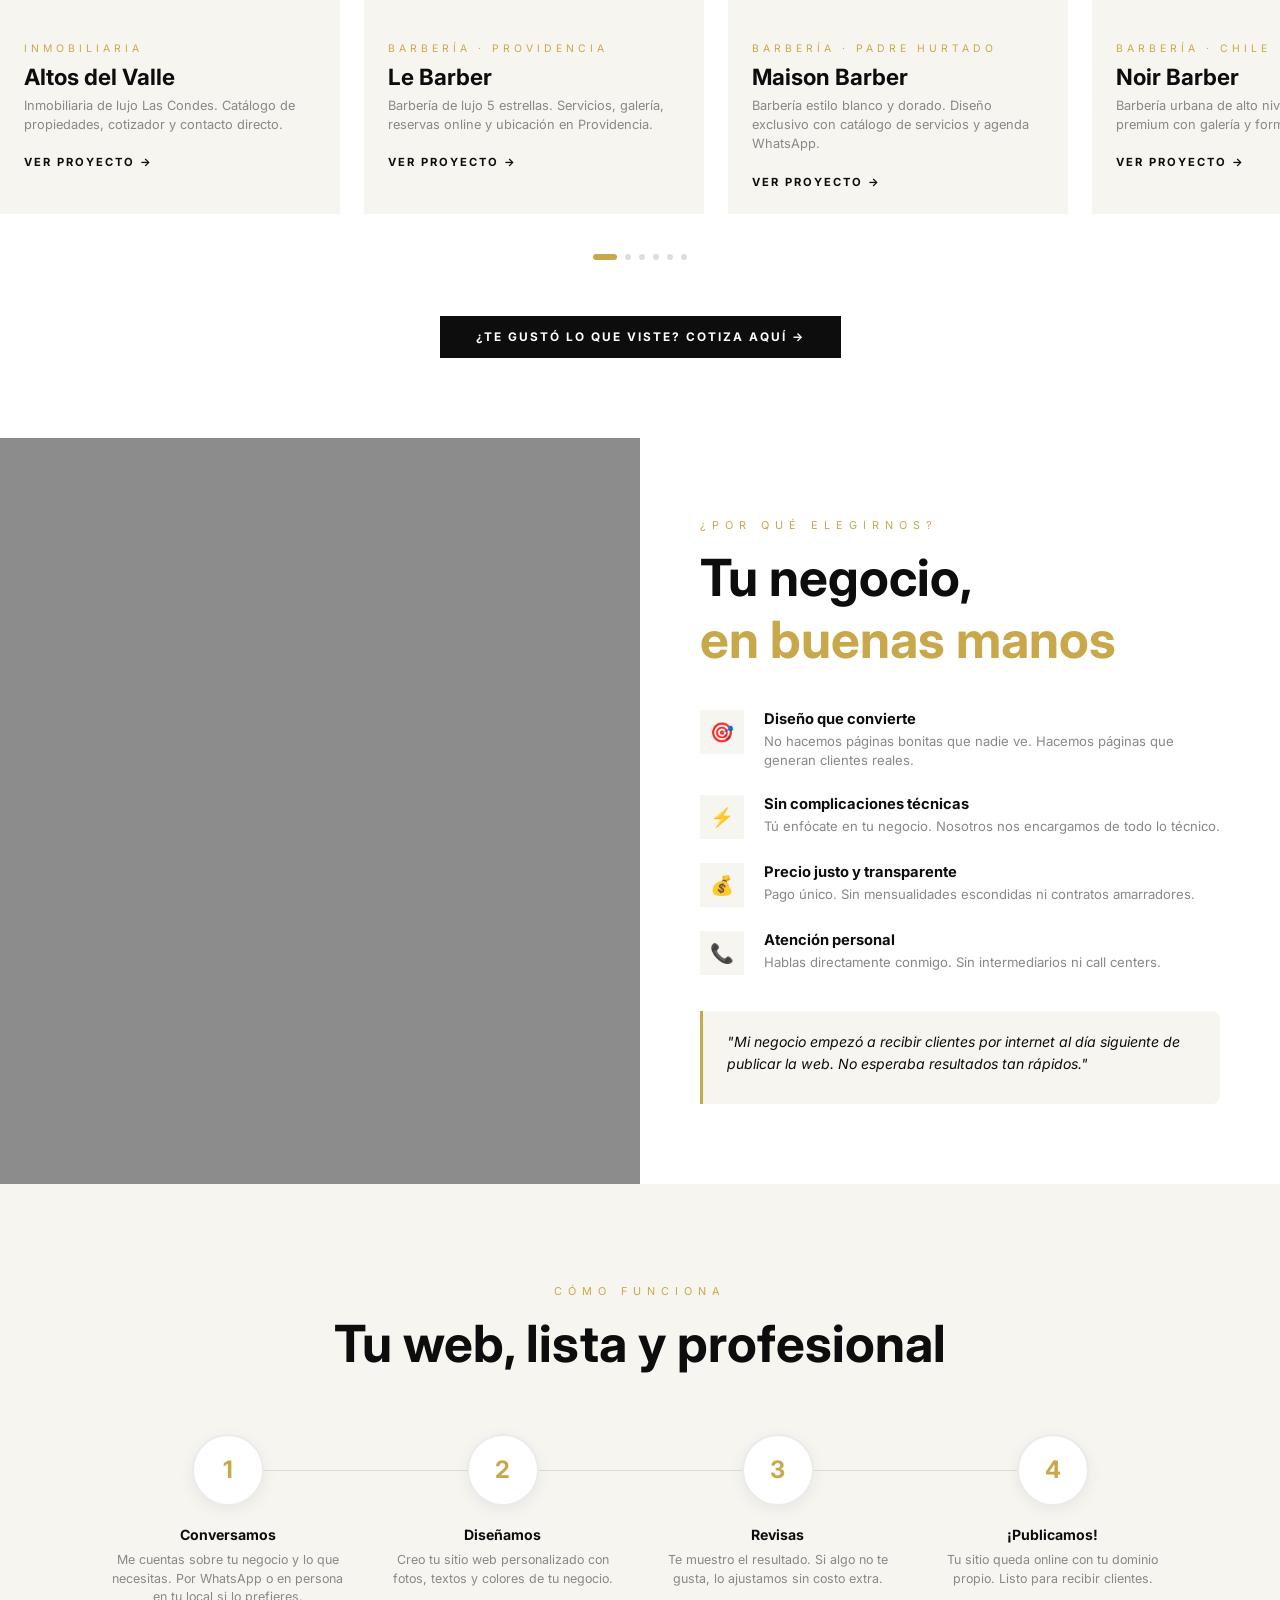
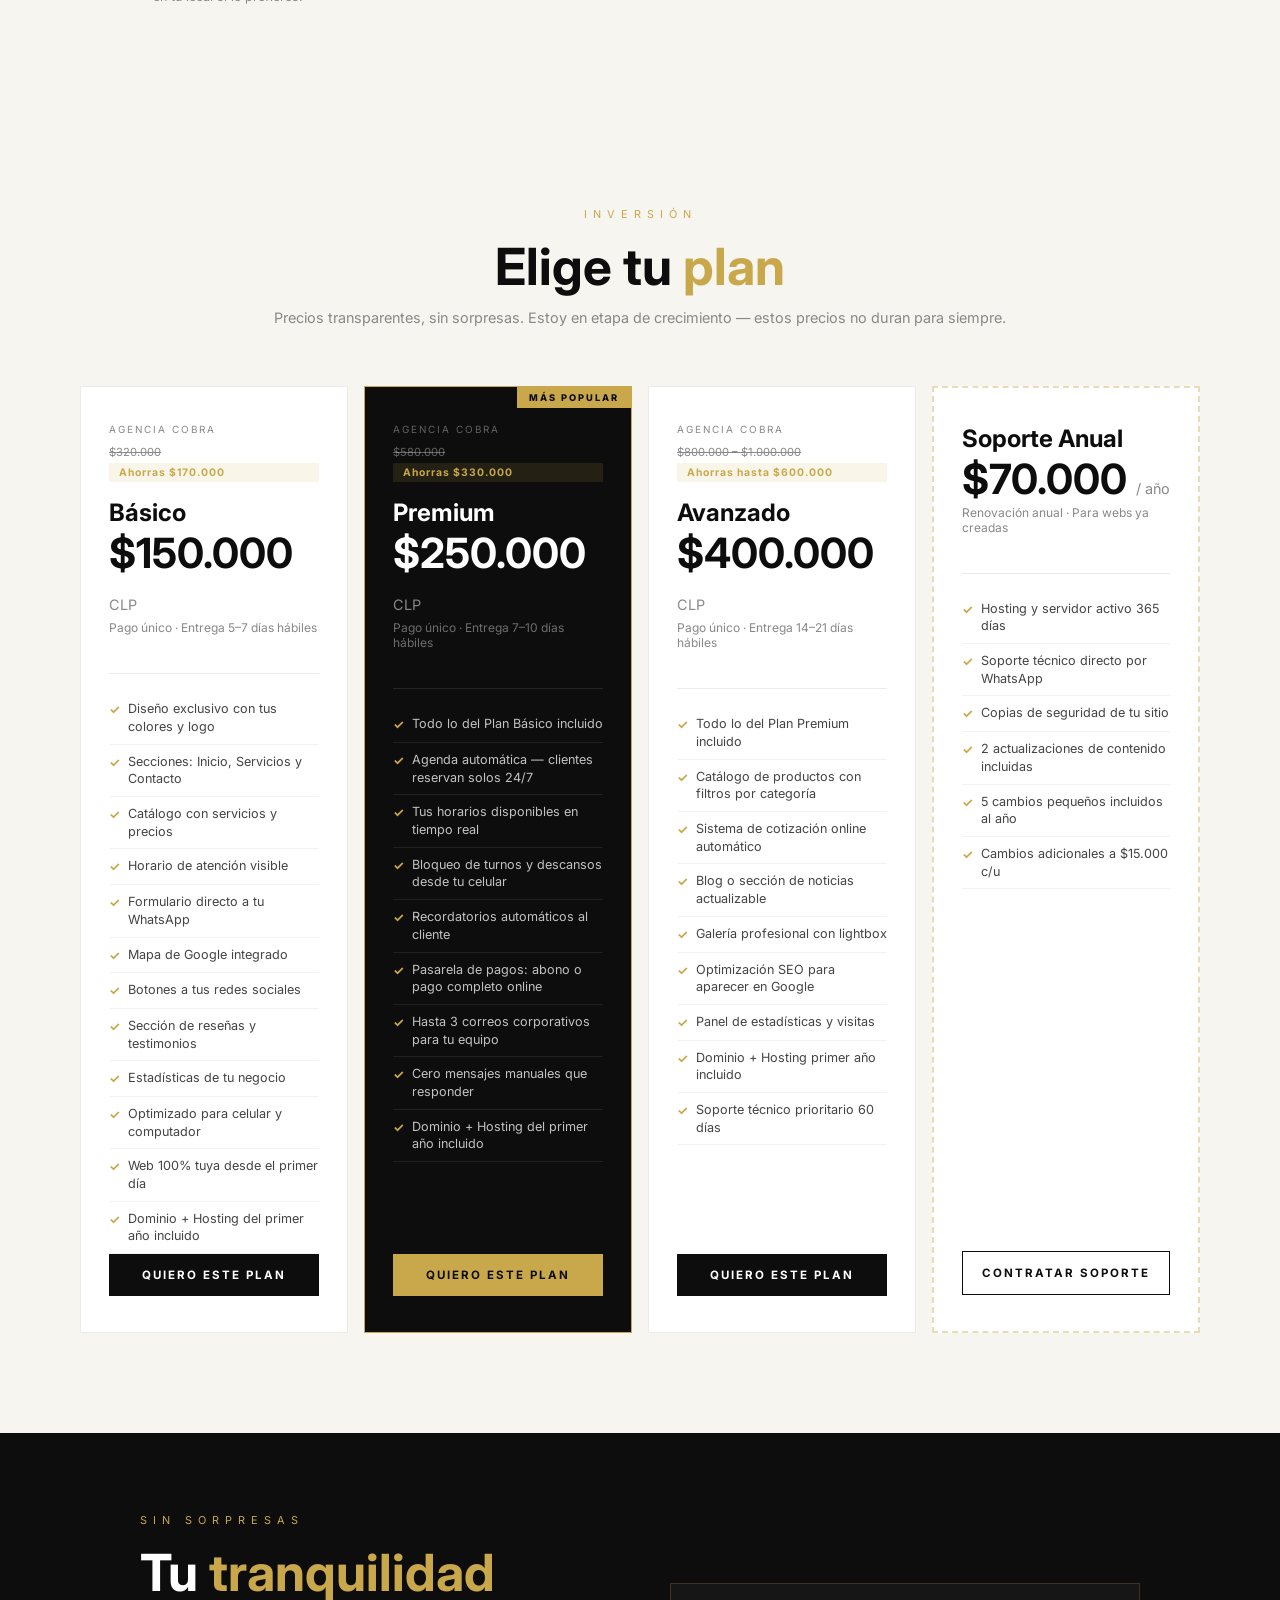
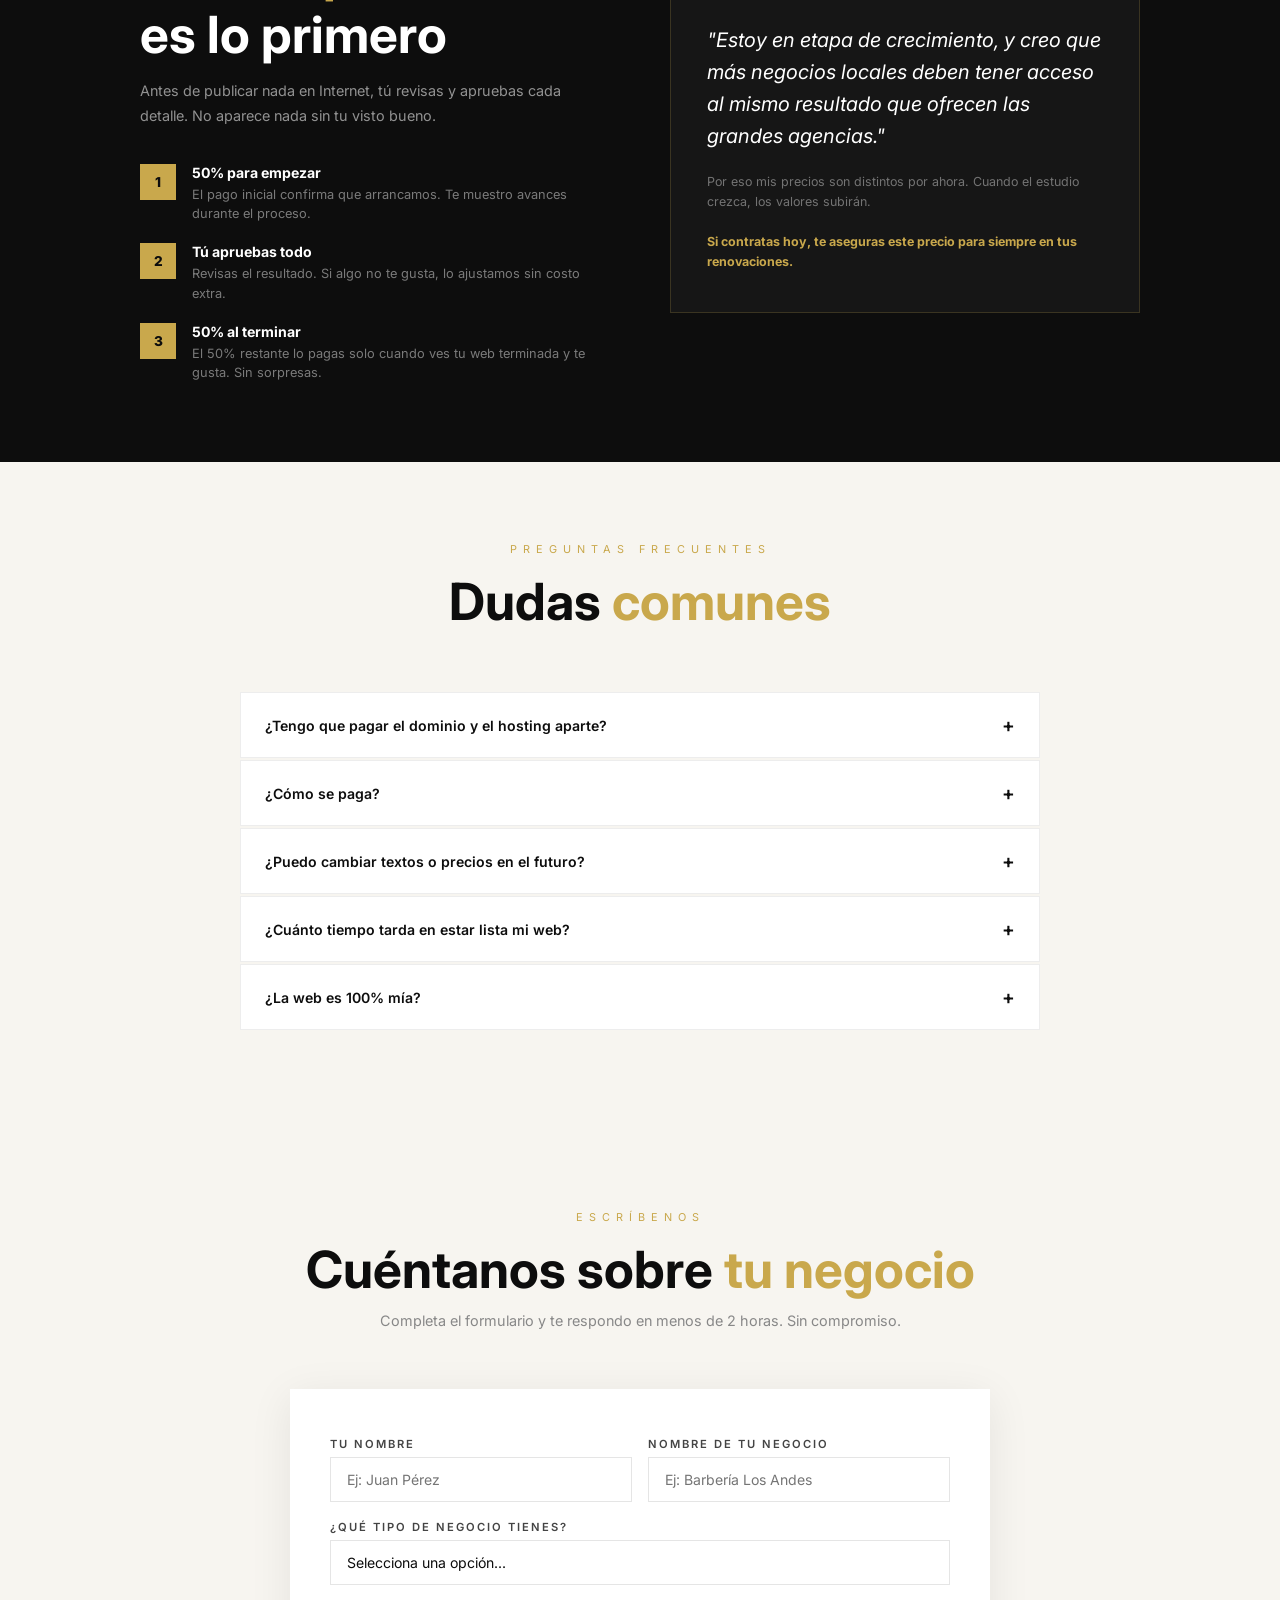
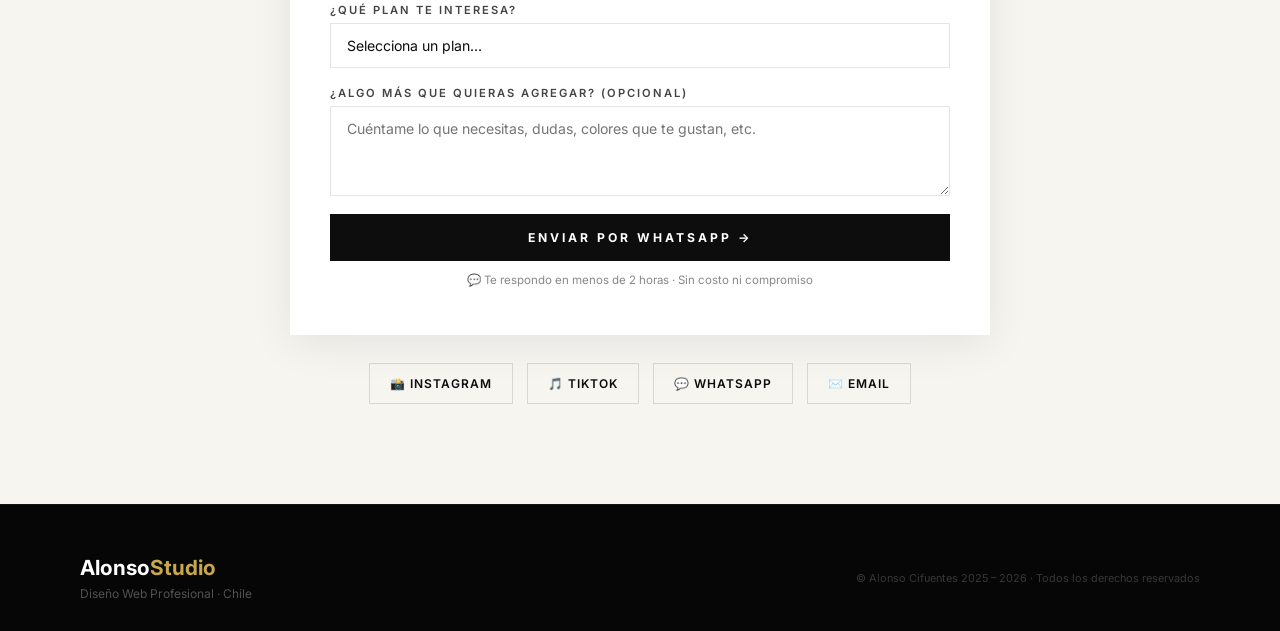
==== commit 0891579f: "15/10: borra servicios, arregla email, testimonio sin firma, título Por qué más honesto" ====
--- a/alonso-studio/index.html
+++ b/alonso-studio/index.html
@@ -821,53 +821,12 @@
   </div>
 </section>
 
-<!-- SERVICIOS -->
-<section id="servicios">
-  <div class="section-head reveal">
-    <span class="sec-tag">Qué incluye</span>
-    <h2 class="sec-title" style="color:var(--white)">Todo lo que tu <em>negocio</em> necesita</h2>
-    <p class="sec-sub" style="color:rgba(255,255,255,.4)">Cada sitio viene completo, listo para funcionar</p>
-  </div>
-  <div class="services-row">
-    <div class="svc-card reveal">
-      <span class="svc-num">01</span>
-      <div class="svc-name">Diseño Exclusivo</div>
-      <p class="svc-desc">Diseño personalizado para tu negocio, no una plantilla genérica. Tu identidad reflejada al 100%.</p>
-    </div>
-    <div class="svc-card reveal">
-      <span class="svc-num">02</span>
-      <div class="svc-name">100% Móvil</div>
-      <p class="svc-desc">Perfecto en celular, tablet y computador. Más del 80% de tus clientes entran desde el teléfono.</p>
-    </div>
-    <div class="svc-card reveal">
-      <span class="svc-num">03</span>
-      <div class="svc-name">Agenda WhatsApp</div>
-      <p class="svc-desc">Botón de contacto directo que abre WhatsApp con mensaje prediseñado. Clientes llegan solos.</p>
-    </div>
-    <div class="svc-card reveal">
-      <span class="svc-num">04</span>
-      <div class="svc-name">Catálogo de Servicios</div>
-      <p class="svc-desc">Tus servicios y precios visibles desde el primer scroll. Clientes informados antes de llamar.</p>
-    </div>
-    <div class="svc-card reveal">
-      <span class="svc-num">05</span>
-      <div class="svc-name">Google Maps + Horarios</div>
-      <p class="svc-desc">Mapa integrado con tu ubicación y horarios de atención claros para que lleguen sin problemas.</p>
-    </div>
-    <div class="svc-card reveal">
-      <span class="svc-num">06</span>
-      <div class="svc-name">Entrega en 5 a 21 días hábiles</div>
-      <p class="svc-desc">El plazo comienza una vez que nos envías toda la información de tu negocio: logo, fotos, textos y servicios.</p>
-    </div>
-  </div>
-</section>
-
 <!-- POR QUÉ -->
 <section id="porque">
   <div class="pq-img"></div>
   <div class="pq-content">
     <span class="sec-tag">¿Por qué elegirnos?</span>
-    <h2 class="sec-title">Resultados<br><em>comprobados</em></h2>
+    <h2 class="sec-title">Tu negocio,<br><em>en buenas manos</em></h2>
     <div class="pq-list">
       <div class="pq-item reveal">
         <div class="pq-icon">🎯</div>
@@ -900,7 +859,6 @@
     </div>
     <blockquote class="testimonial reveal">
       <p>"Mi negocio empezó a recibir clientes por internet al día siguiente de publicar la web. No esperaba resultados tan rápidos."</p>
-      <cite>— Tu nombre aquí, Rubro · Ciudad</cite>
     </blockquote>
   </div>
 </section>
@@ -1154,7 +1112,7 @@
       <a href="https://instagram.com/alonsostudio_web" class="csoc-btn" target="_blank">📸 Instagram</a>
       <a href="https://tiktok.com/@alonso_studio.cl" class="csoc-btn" target="_blank">🎵 TikTok</a>
       <a href="https://wa.me/56939665163" class="csoc-btn" target="_blank">💬 WhatsApp</a>
-      <a href="mailto:contacto@alonsoestudiodigital.com" class="csoc-btn">✉️ Email</a>
+      <a href="mailto:contacto@alonsostudiodigital.com" class="csoc-btn">✉️ Email</a>
     </div>
   </div>
 </section>
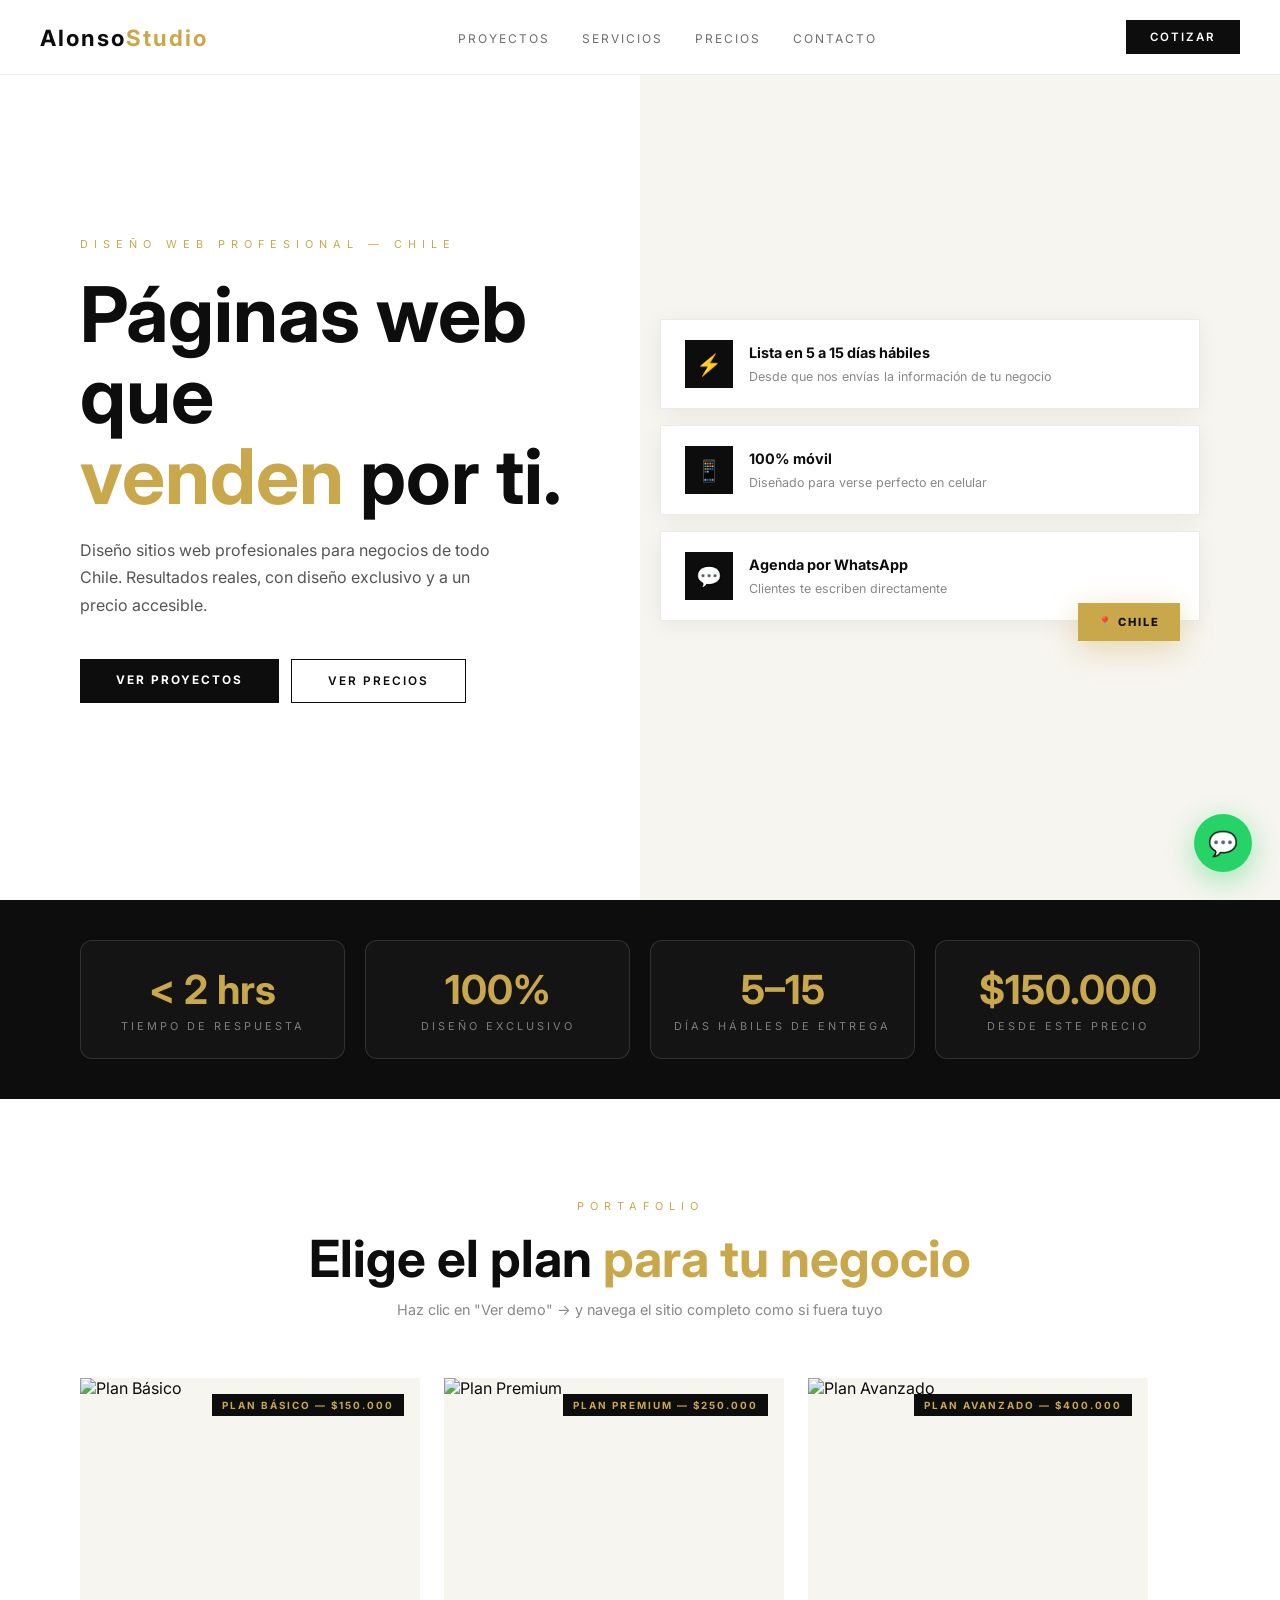
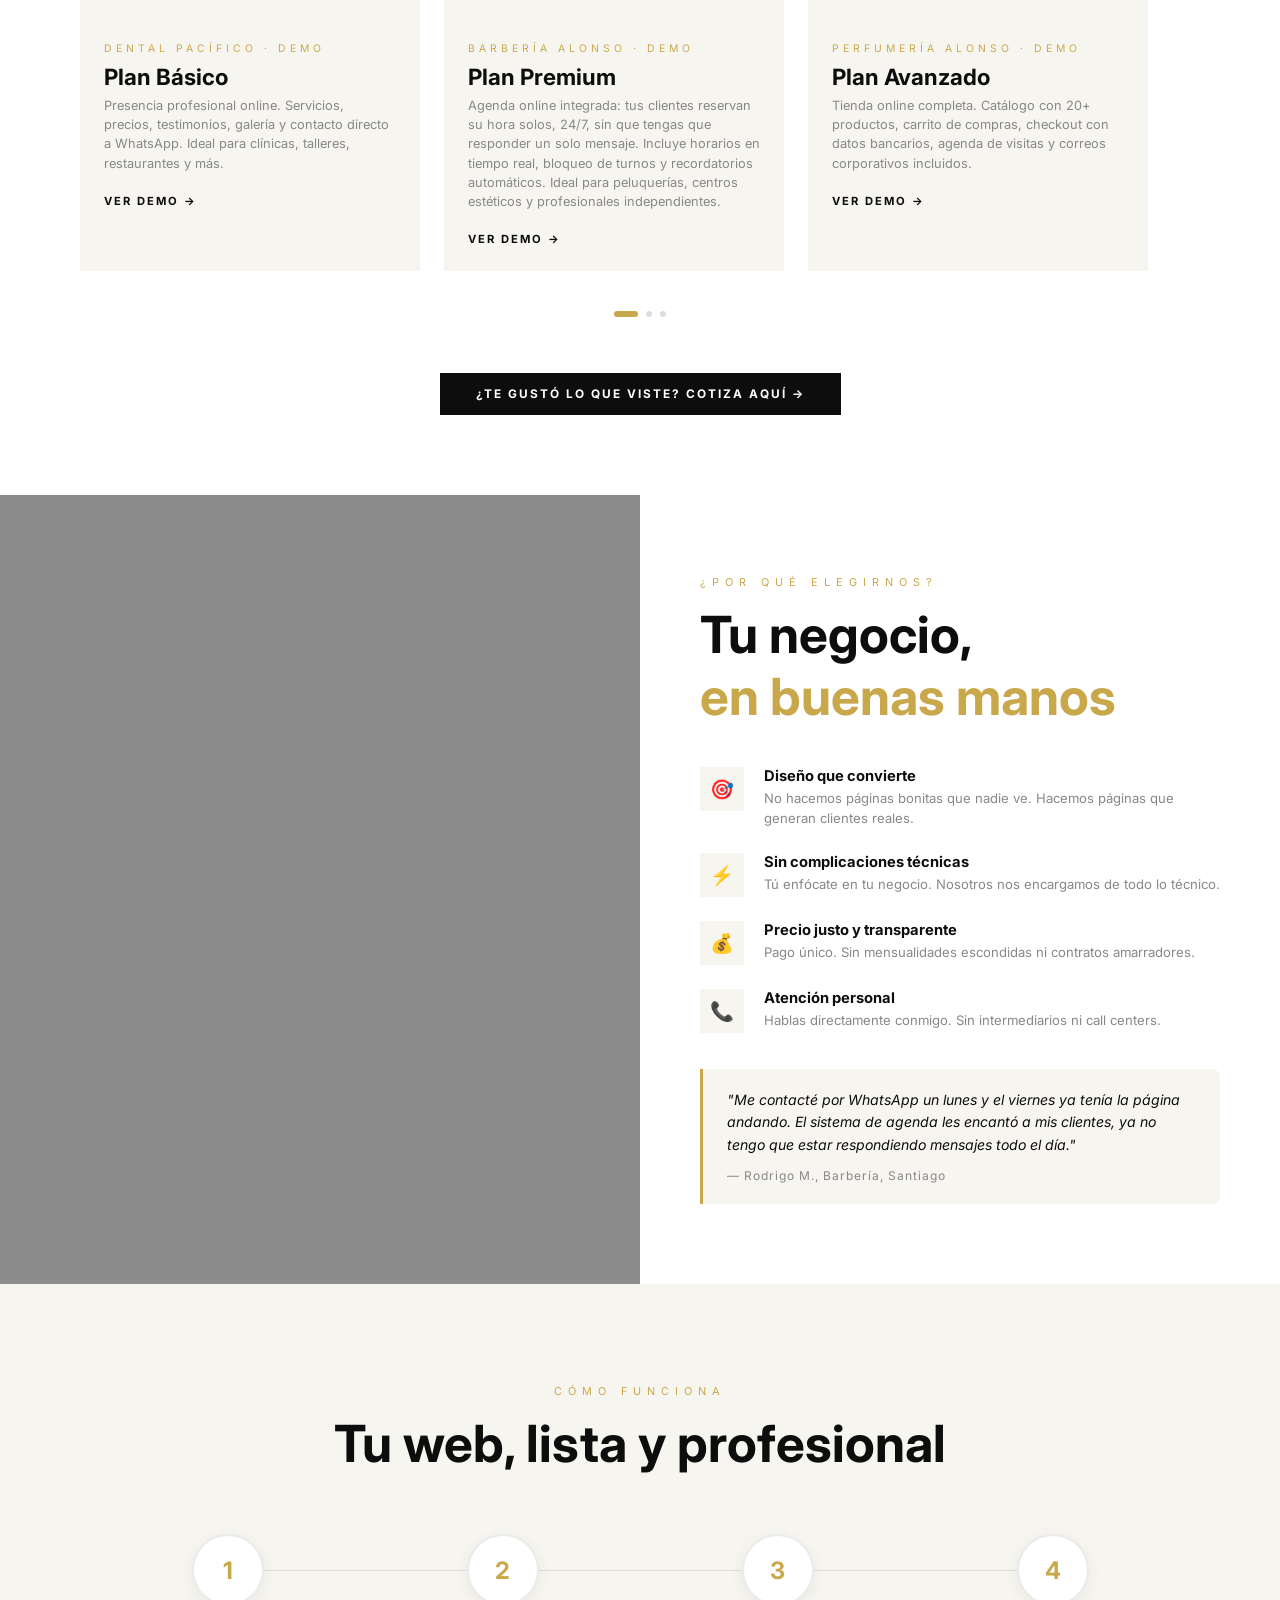
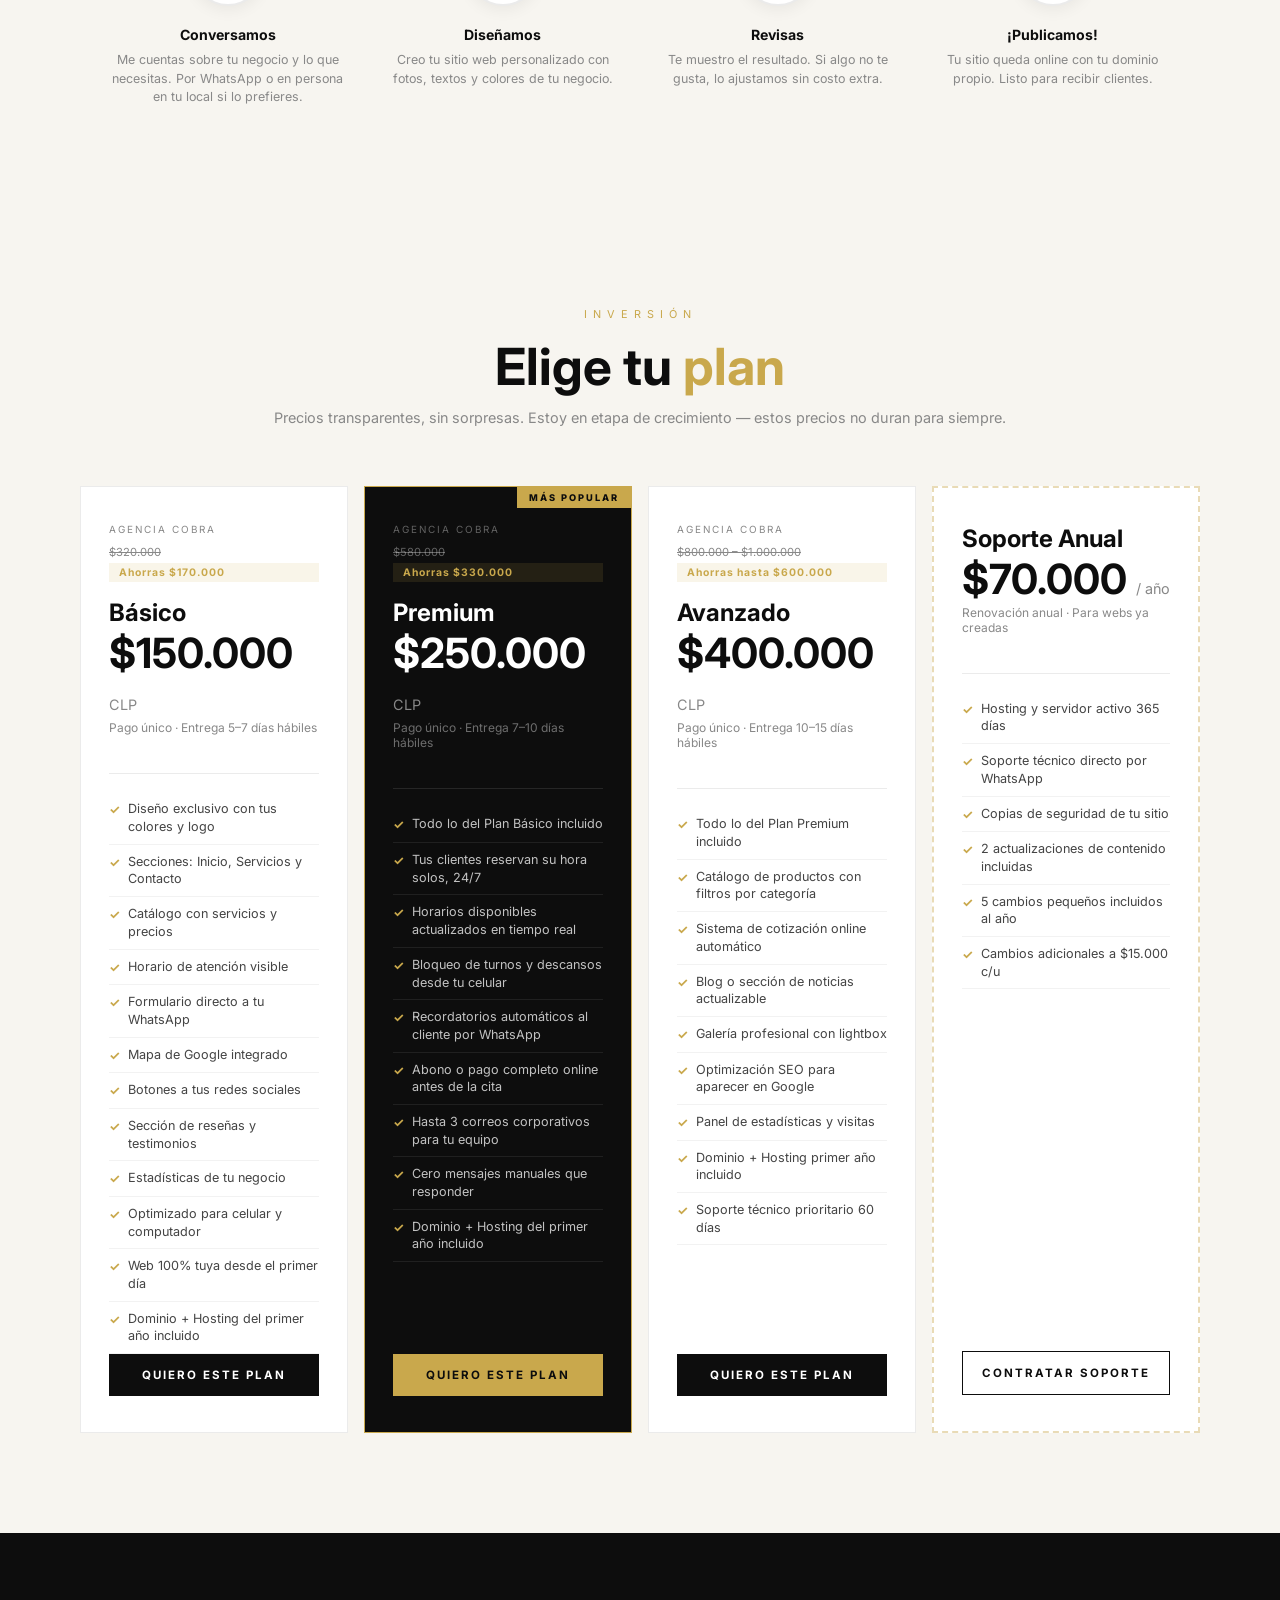
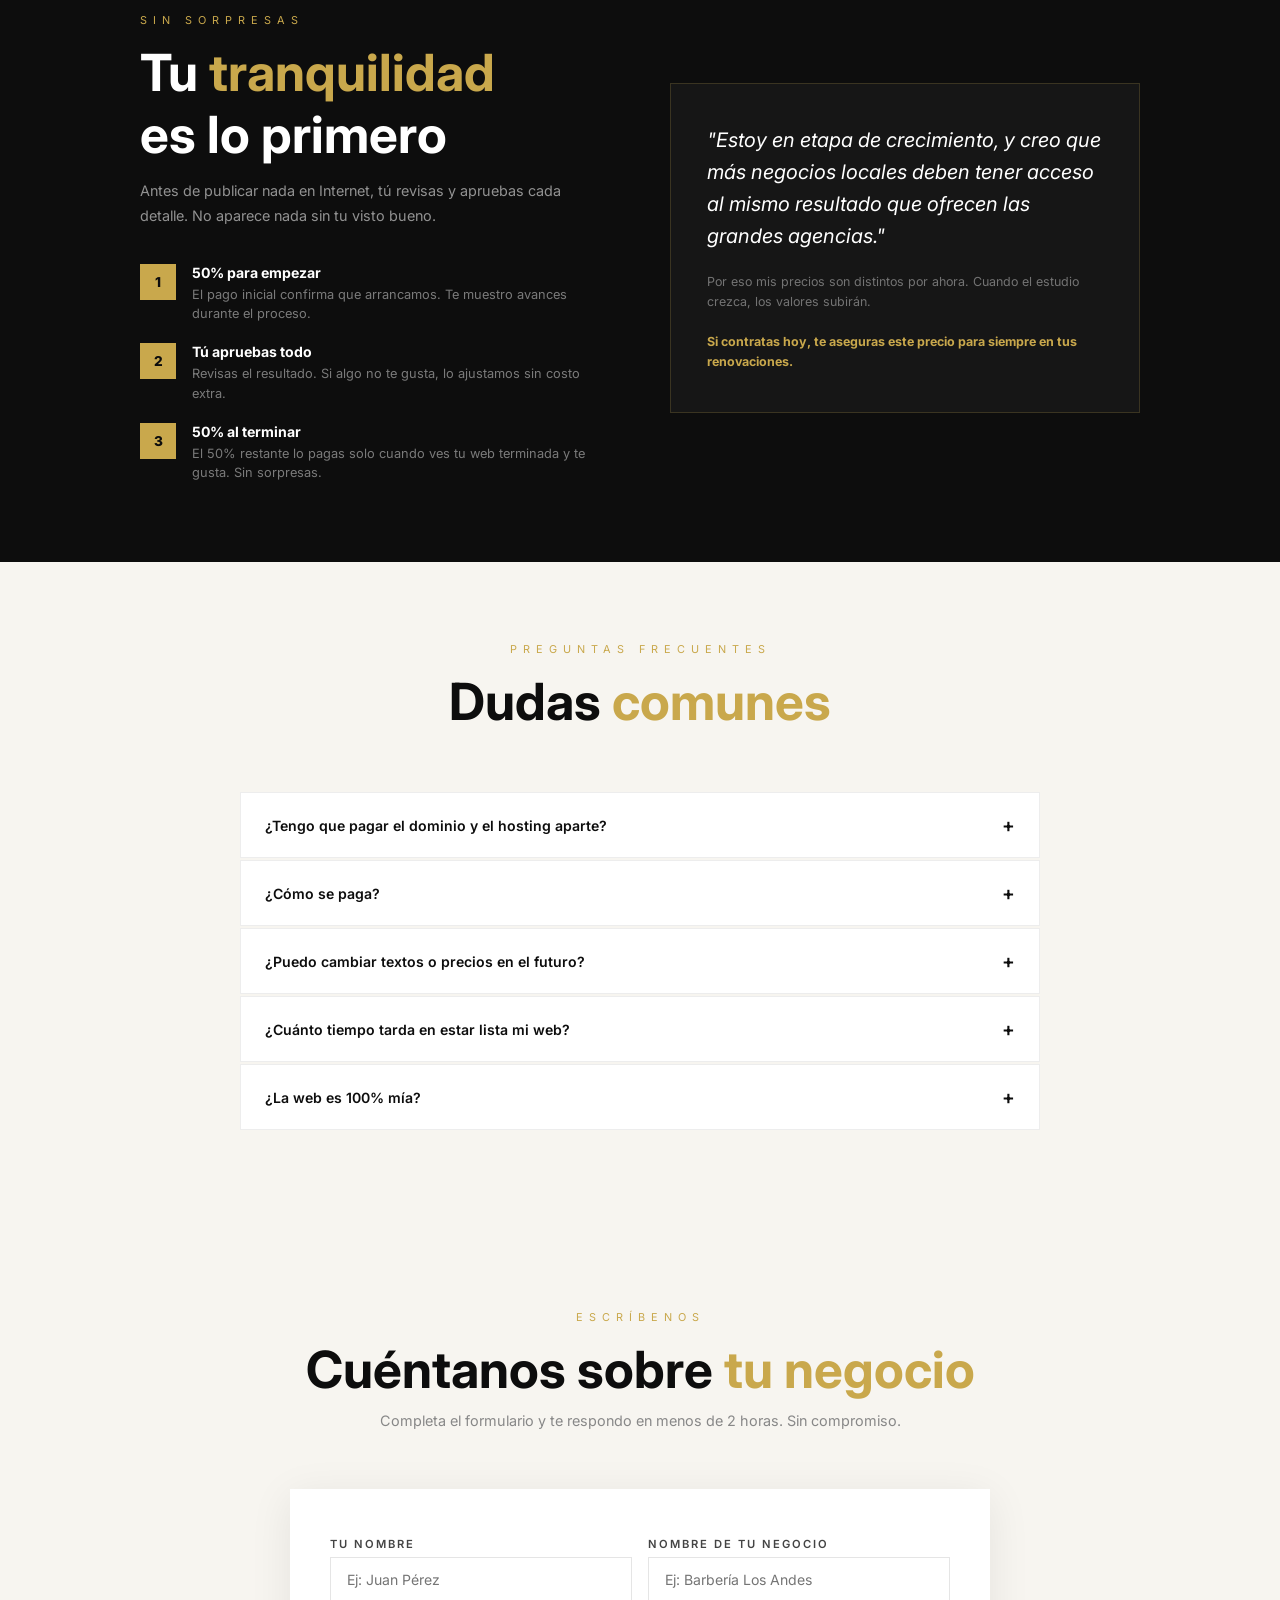
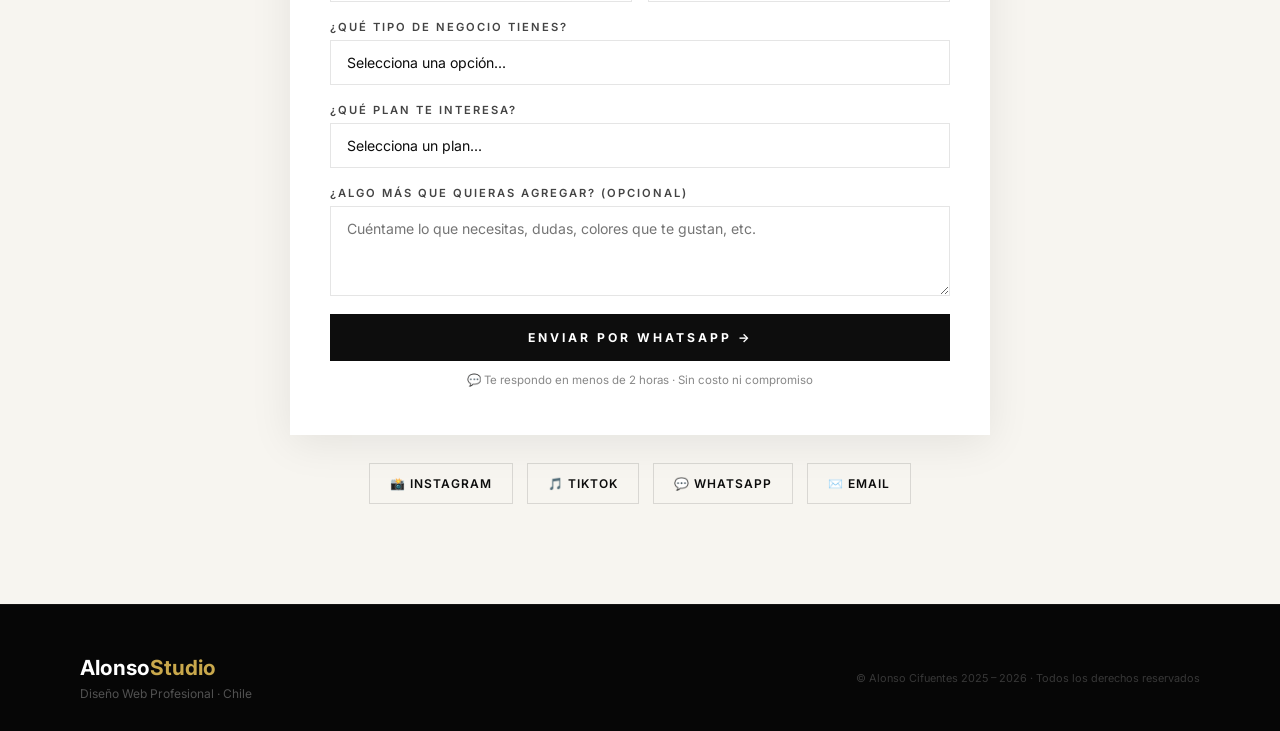
==== commit 3ef765a4: "Separate index.html into index.html + styles.css + script.js - Extract all CSS to styles.css (zero c" ====
--- a/alonso-studio/index.html
+++ b/alonso-studio/index.html
@@ -5,658 +5,10 @@
   <meta name="viewport" content="width=device-width, initial-scale=1.0"/>
   <title>Alonso Studio | Diseño Web Profesional — Chile</title>
   <link href="https://fonts.googleapis.com/css2?family=Inter:wght@300;400;500;600;700;800;900&display=swap" rel="stylesheet"/>
-  <style>
-    *, *::before, *::after { margin:0; padding:0; box-sizing:border-box; }
-    :root {
-      --gold: #c9a84c;
-      --gold2: #f0d080;
-      --dark: #0d0d0d;
-      --white: #ffffff;
-      --off: #f7f5f0;
-      --gray: #888;
-      --light: #f0ede7;
-    }
-    html { scroll-behavior:smooth; }
-    body { background:var(--white); color:var(--dark); font-family:'Inter',sans-serif; overflow-x:hidden; }
-
-    /* ── NAV ── */
-    nav {
-      position:fixed; top:0; left:0; right:0; z-index:1000;
-      padding:20px 40px;
-      display:flex; justify-content:space-between; align-items:center;
-      background:rgba(255,255,255,0.95);
-      backdrop-filter:blur(10px);
-      border-bottom:1px solid rgba(0,0,0,0.07);
-      transition:all 0.3s;
-    }
-    .nav-logo {
-      font-family:'Inter',sans-serif;
-      font-size:1.4rem; font-weight:700; letter-spacing:2px;
-      color:var(--dark); text-decoration:none;
-    }
-    .nav-logo span { color:var(--gold); }
-    .nav-links { display:flex; gap:32px; list-style:none; }
-    .nav-links a {
-      color:var(--dark); text-decoration:none;
-      font-size:0.75rem; letter-spacing:2px; text-transform:uppercase;
-      opacity:0.6; transition:opacity 0.3s;
-    }
-    .nav-links a:hover { opacity:1; color:var(--gold); }
-    .nav-cta {
-      background:var(--dark); color:var(--white);
-      padding:10px 24px; font-size:0.72rem; letter-spacing:2px;
-      text-transform:uppercase; font-weight:600;
-      text-decoration:none; transition:all 0.3s;
-    }
-    .nav-cta:hover { background:var(--gold); color:var(--dark); }
-    @media(max-width:768px){
-      nav { padding:14px 20px; }
-      .nav-links { display:none; }
-      .nav-logo { font-size:1.15rem; }
-      .nav-cta { padding:9px 18px; font-size:0.68rem; }
-    }
-
-    /* ── HERO ── */
-    #hero {
-      min-height:100vh;
-      display:grid; grid-template-columns:1fr 1fr;
-      align-items:center;
-      padding:100px 80px 60px;
-      background:var(--white);
-      position:relative; overflow:hidden;
-    }
-    #hero::before {
-      content:'';
-      position:absolute; top:0; right:0;
-      width:50%; height:100%;
-      background:var(--off);
-      z-index:0;
-    }
-    .hero-left { position:relative; z-index:1; padding-right:60px; }
-    .hero-tag {
-      font-size:0.68rem; letter-spacing:6px; text-transform:uppercase;
-      color:var(--gold); margin-bottom:24px; display:block;
-    }
-    .hero-title {
-      font-family:'Inter',sans-serif;
-      font-size:clamp(3rem,6vw,5.5rem);
-      font-weight:700; line-height:1.05;
-      margin-bottom:20px;
-    }
-    .hero-title em { color:var(--gold); font-style:normal; }
-    .hero-desc {
-      font-size:1rem; line-height:1.7;
-      color:#555; margin-bottom:40px; max-width:440px;
-    }
-    .hero-btns { display:flex; gap:12px; flex-wrap:wrap; }
-    .btn-dark {
-      background:var(--dark); color:var(--white);
-      padding:14px 36px; font-size:0.74rem; letter-spacing:2px;
-      text-transform:uppercase; font-weight:700;
-      text-decoration:none; transition:all 0.3s; display:inline-block;
-    }
-    .btn-dark:hover { background:var(--gold); color:var(--dark); transform:translateY(-2px); }
-    .btn-ghost {
-      border:1.5px solid var(--dark); color:var(--dark);
-      padding:14px 36px; font-size:0.74rem; letter-spacing:2px;
-      text-transform:uppercase; font-weight:600;
-      text-decoration:none; transition:all 0.3s; display:inline-block;
-    }
-    .btn-ghost:hover { background:var(--dark); color:var(--white); transform:translateY(-2px); }
-
-    .hero-right {
-      position:relative; z-index:1;
-      display:flex; flex-direction:column; gap:16px; padding-left:20px;
-    }
-    .hero-card {
-      background:var(--white); border:1px solid rgba(0,0,0,0.08);
-      padding:20px 24px; display:flex; align-items:center; gap:16px;
-      box-shadow:0 4px 20px rgba(0,0,0,0.06);
-      opacity:0; transform:translateX(30px);
-      animation:slideIn 0.7s ease forwards;
-    }
-    .hero-card:nth-child(1){ animation-delay:0.4s; }
-    .hero-card:nth-child(2){ animation-delay:0.6s; }
-    .hero-card:nth-child(3){ animation-delay:0.8s; }
-    .hc-icon {
-      width:48px; height:48px; background:var(--dark);
-      display:flex; align-items:center; justify-content:center;
-      font-size:1.3rem; flex-shrink:0;
-    }
-    .hc-text strong { display:block; font-size:0.9rem; font-weight:700; margin-bottom:4px; }
-    .hc-text span { font-size:0.78rem; color:var(--gray); }
-    .hero-badge {
-      position:absolute; bottom:-20px; right:20px;
-      background:var(--gold); color:var(--dark);
-      padding:12px 20px; font-size:0.7rem; letter-spacing:2px;
-      text-transform:uppercase; font-weight:800;
-      box-shadow:0 8px 30px rgba(201,168,76,0.4);
-    }
-
-    @media(max-width:768px){
-      #hero { grid-template-columns:1fr; padding:90px 20px 50px; min-height:auto; }
-      #hero::before { display:none; }
-      .hero-left { padding-right:0; text-align:left; }
-      .hero-tag { font-size:0.6rem; letter-spacing:4px; margin-bottom:16px; }
-      .hero-title { font-size:2.2rem; line-height:1.1; text-align:left; margin-bottom:16px; }
-      .hero-desc { font-size:0.9rem; margin-bottom:28px; text-align:left; max-width:100%; }
-      .hero-btns { justify-content:flex-start; gap:10px; }
-      .btn-dark, .btn-ghost { padding:13px 24px; font-size:0.7rem; }
-      .hero-right { padding-left:0; margin-top:32px; gap:10px; }
-      .hero-card { padding:14px 16px; gap:12px; }
-      .hc-icon { width:40px; height:40px; font-size:1.1rem; flex-shrink:0; }
-      .hc-text strong { font-size:0.82rem; }
-      .hc-text span { font-size:0.72rem; }
-      .hero-badge { position:static; margin-top:4px; display:inline-block; }
-    }
-
-    /* ── STATS BAR ── */
-    #stats {
-      background:var(--dark); padding:40px 80px;
-      display:grid; grid-template-columns:repeat(4,1fr);
-      text-align:center; gap:20px;
-    }
-    .stat-item {
-      padding:24px 16px;
-      border:1px solid rgba(255,255,255,0.12);
-      border-radius:12px;
-      background:rgba(255,255,255,0.03);
-    }
-    .stat-num {
-      font-family:'Inter',sans-serif;
-      font-size:2.5rem; font-weight:700; color:var(--gold); display:block;
-    }
-    .stat-lbl { font-size:0.68rem; letter-spacing:3px; text-transform:uppercase; color:rgba(255,255,255,0.45); margin-top:4px; }
-    @media(max-width:768px){
-      #stats { grid-template-columns:1fr 1fr; padding:24px 20px; gap:12px; }
-      .stat-item { padding:16px 10px; }
-      .stat-num { font-size:1.9rem; }
-      .stat-lbl { font-size:0.6rem; letter-spacing:2px; }
-    }
-
-    /* ── PORTAFOLIO ── */
-    #portafolio { padding:100px 0 80px; background:var(--white); }
-    .section-head { text-align:center; padding:0 40px; margin-bottom:60px; }
-    .sec-tag { font-size:0.68rem; letter-spacing:6px; color:var(--gold); text-transform:uppercase; display:block; margin-bottom:14px; }
-    .sec-title {
-      font-family:'Inter',sans-serif;
-      font-size:clamp(2rem,4vw,3.2rem); font-weight:700;
-    }
-    .sec-title em { color:var(--gold); font-style:normal; }
-    .sec-sub { font-size:0.9rem; color:var(--gray); margin-top:12px; }
-
-    /* CARRUSEL */
-    .carousel-wrap { position:relative; }
-    .carousel {
-      display:flex; gap:24px;
-      overflow-x:auto; scroll-snap-type:x mandatory;
-      -webkit-overflow-scrolling:touch;
-      padding:0 80px 40px;
-      scrollbar-width:none;
-    }
-    .carousel::-webkit-scrollbar { display:none; }
-    .proj-card {
-      flex:0 0 340px; scroll-snap-align:start;
-      background:var(--off); overflow:hidden;
-      position:relative; cursor:pointer;
-      transition:transform 0.3s, box-shadow 0.3s;
-    }
-    .proj-card:hover { transform:translateY(-6px); box-shadow:0 20px 50px rgba(0,0,0,0.15); }
-    .proj-img {
-      width:100%; height:240px; object-fit:cover;
-      display:block; transition:transform 0.5s;
-    }
-    .proj-card:hover .proj-img { transform:scale(1.05); }
-    .proj-info { padding:24px; }
-    .proj-cat { font-size:0.65rem; letter-spacing:4px; color:var(--gold); text-transform:uppercase; display:block; margin-bottom:8px; }
-    .proj-name { font-family:'Inter',sans-serif; font-size:1.4rem; font-weight:700; margin-bottom:6px; }
-    .proj-desc { font-size:0.8rem; color:var(--gray); line-height:1.5; margin-bottom:16px; }
-    .proj-link {
-      font-size:0.7rem; letter-spacing:2px; text-transform:uppercase;
-      font-weight:700; color:var(--dark); text-decoration:none;
-      display:inline-flex; align-items:center; gap:8px; transition:gap 0.3s;
-    }
-    .proj-link:hover { gap:14px; color:var(--gold); }
-    .proj-tag {
-      position:absolute; top:16px; right:16px;
-      background:var(--dark); color:var(--gold);
-      font-size:0.62rem; letter-spacing:2px; text-transform:uppercase;
-      padding:5px 10px; font-weight:700;
-    }
-
-    .carousel-dots {
-      display:flex; justify-content:center; gap:8px; padding:0 0 20px;
-    }
-    .dot {
-      width:6px; height:6px; border-radius:50%; background:#ddd;
-      cursor:pointer; transition:all 0.3s;
-    }
-    .dot.active { background:var(--gold); width:24px; border-radius:3px; }
-
-    @media(max-width:768px){
-      #portafolio { padding:60px 0 50px; }
-      .section-head { padding:0 20px; margin-bottom:36px; }
-      .sec-title { font-size:1.7rem; }
-      .sec-sub { font-size:0.82rem; }
-      .carousel { padding:0 20px 24px; gap:14px; }
-      .proj-card { flex:0 0 260px; }
-      .proj-img { height:180px; }
-      .proj-info { padding:18px; }
-      .proj-name { font-size:1.15rem; }
-    }
-
-    /* ── SERVICIOS ── */
-    #servicios {
-      padding:100px 80px;
-      background:var(--dark);
-    }
-    #servicios .sec-tag { color:var(--gold); }
-    #servicios .sec-title { color:var(--white); }
-    #servicios .sec-sub { color:rgba(255,255,255,0.45); }
-    .services-row {
-      display:grid; grid-template-columns:repeat(3,1fr);
-      gap:2px; max-width:1100px; margin:0 auto;
-    }
-    .svc-card {
-      background:rgba(255,255,255,0.03);
-      border:1px solid rgba(255,255,255,0.06);
-      padding:40px 32px; transition:all 0.3s; position:relative; overflow:hidden;
-    }
-    .svc-card::after {
-      content:''; position:absolute; bottom:0; left:0;
-      width:0; height:2px; background:var(--gold);
-      transition:width 0.4s;
-    }
-    .svc-card:hover { background:rgba(255,255,255,0.06); }
-    .svc-card:hover::after { width:100%; }
-    .svc-num {
-      font-family:'Inter',sans-serif;
-      font-size:3rem; font-weight:700; color:rgba(201,168,76,0.15);
-      line-height:1; margin-bottom:20px; display:block;
-    }
-    .svc-name {
-      font-family:'Inter',sans-serif;
-      font-size:1.3rem; font-weight:700; color:var(--white);
-      margin-bottom:10px;
-    }
-    .svc-desc { font-size:0.82rem; color:rgba(255,255,255,0.45); line-height:1.6; }
-    @media(max-width:768px){
-      #servicios { padding:60px 0; }
-      #servicios .section-head { padding:0 20px; }
-      .services-row {
-        display:flex; overflow-x:auto; scroll-snap-type:x mandatory;
-        -webkit-overflow-scrolling:touch;
-        gap:2px; padding:0 20px 20px; scrollbar-width:none;
-      }
-      .services-row::-webkit-scrollbar { display:none; }
-      .svc-card { flex:0 0 72vw; scroll-snap-align:start; padding:28px 22px; }
-      .svc-num { font-size:2.2rem; margin-bottom:12px; }
-      .svc-name { font-size:1.1rem; }
-    }
-
-    /* ── PRECIOS ── */
-    #precios { padding:100px 80px; background:var(--off); }
-    .plans-row {
-      display:grid; grid-template-columns:repeat(4,1fr);
-      gap:16px; max-width:1200px; margin:0 auto;
-    }
-    .plan-card {
-      background:var(--white); padding:36px 28px;
-      border:1px solid rgba(0,0,0,0.08);
-      position:relative; overflow:hidden;
-      transition:transform 0.3s, box-shadow 0.3s;
-      display:flex; flex-direction:column;
-    }
-    .plan-card:hover { transform:translateY(-6px); box-shadow:0 20px 50px rgba(0,0,0,0.1); }
-    .plan-card.featured {
-      background:var(--dark); color:var(--white);
-      border-color:var(--gold);
-    }
-    .plan-card.featured .plan-price,
-    .plan-card.featured .plan-name { color:var(--white); }
-    .plan-card.featured .plan-item { border-color:rgba(255,255,255,0.08); color:rgba(255,255,255,0.75); }
-    .plan-card.anual { border:2px dashed rgba(201,168,76,0.4); background:var(--white); }
-    .plan-badge {
-      position:absolute; top:0; right:0;
-      background:var(--gold); color:var(--dark);
-      font-size:0.58rem; letter-spacing:2px; text-transform:uppercase;
-      font-weight:800; padding:5px 12px;
-    }
-    .plan-agency {
-      font-size:0.7rem; color:var(--gray); margin-bottom:4px;
-      text-decoration:line-through;
-    }
-    .plan-agency-label {
-      font-size:0.62rem; letter-spacing:2px; text-transform:uppercase;
-      color:var(--gray); display:block; margin-bottom:10px;
-    }
-    .plan-name {
-      font-family:'Inter',sans-serif;
-      font-size:1.5rem; font-weight:700; margin-bottom:6px; color:var(--dark);
-    }
-    .plan-price {
-      font-family:'Inter',sans-serif;
-      font-size:2.6rem; font-weight:700; color:var(--dark);
-      line-height:1; margin-bottom:4px;
-    }
-    .plan-price span { font-size:0.9rem; font-weight:400; color:var(--gray); }
-    .plan-sub { font-size:0.75rem; color:var(--gray); margin-bottom:20px; }
-    .plan-divider { height:1px; background:rgba(0,0,0,0.08); margin:18px 0; }
-    .plan-card.featured .plan-divider { background:rgba(255,255,255,0.1); }
-    .plan-item {
-      font-size:0.79rem; color:#444; padding:8px 0;
-      border-bottom:1px solid rgba(0,0,0,0.05);
-      display:flex; align-items:flex-start; gap:8px; line-height:1.4;
-    }
-    .plan-item::before { content:'✓'; color:var(--gold); font-weight:700; flex-shrink:0; margin-top:1px; }
-    .plan-btn {
-      display:block; text-align:center; margin-top:auto; padding-top:24px;
-      padding:14px; font-size:0.72rem; letter-spacing:2px;
-      text-transform:uppercase; font-weight:700;
-      text-decoration:none; transition:all 0.3s; margin-top:auto;
-    }
-    .plan-card:not(.featured) .plan-btn { background:var(--dark); color:var(--white); }
-    .plan-card:not(.featured) .plan-btn:hover { background:var(--gold); color:var(--dark); }
-    .plan-card.featured .plan-btn { background:var(--gold); color:var(--dark); }
-    .plan-card.featured .plan-btn:hover { background:var(--white); color:var(--dark); }
-    .plan-card.anual .plan-btn { background:transparent; border:1.5px solid var(--dark); color:var(--dark); }
-    .plan-card.anual .plan-btn:hover { background:var(--dark); color:var(--white); }
-    .plan-savings {
-      display:inline-block; background:rgba(201,168,76,0.12);
-      color:var(--gold); font-size:0.65rem; letter-spacing:1px;
-      font-weight:700; padding:3px 10px; margin-bottom:16px;
-    }
-
-    /* ── TRANQUILIDAD ── */
-    #tranquilidad { padding:80px 80px; background:var(--dark); }
-    .tran-grid {
-      display:grid; grid-template-columns:1fr 1fr;
-      gap:60px; max-width:1000px; margin:0 auto; align-items:center;
-    }
-    .tran-left .sec-title { color:var(--white); text-align:left; }
-    .tran-left .sec-tag { text-align:left; }
-    .tran-desc { color:rgba(255,255,255,0.55); font-size:0.9rem; line-height:1.7; margin-top:14px; }
-    .tran-steps { margin-top:36px; display:flex; flex-direction:column; gap:20px; }
-    .tran-step { display:flex; gap:16px; align-items:flex-start; }
-    .tran-num {
-      width:36px; height:36px; background:var(--gold); color:var(--dark);
-      display:flex; align-items:center; justify-content:center;
-      font-weight:800; font-size:0.85rem; flex-shrink:0;
-    }
-    .tran-step strong { display:block; color:var(--white); font-size:0.88rem; margin-bottom:4px; }
-    .tran-step p { color:rgba(255,255,255,0.45); font-size:0.8rem; line-height:1.5; }
-    .tran-right {
-      background:rgba(255,255,255,0.04); border:1px solid rgba(201,168,76,0.2);
-      padding:40px 36px;
-    }
-    .tran-quote {
-      font-family:'Inter',sans-serif;
-      font-size:1.25rem; color:var(--white); line-height:1.6;
-      font-style:italic; margin-bottom:20px;
-    }
-    .tran-note { font-size:0.78rem; color:rgba(255,255,255,0.4); line-height:1.6; }
-    .tran-note strong { color:var(--gold); }
-
-    /* ── FAQ ── */
-    #faq { padding:80px 80px; background:var(--off); }
-    .faq-list { max-width:800px; margin:0 auto; display:flex; flex-direction:column; gap:2px; }
-    .faq-item { background:var(--white); border:1px solid rgba(0,0,0,0.07); overflow:hidden; }
-    .faq-q {
-      padding:20px 24px; font-size:0.88rem; font-weight:600;
-      cursor:pointer; display:flex; justify-content:space-between; align-items:center;
-      transition:color 0.3s; user-select:none;
-    }
-    .faq-q:hover { color:var(--gold); }
-    .faq-q .faq-icon { font-size:1.2rem; transition:transform 0.3s; flex-shrink:0; }
-    .faq-a {
-      max-height:0; overflow:hidden;
-      transition:max-height 0.4s ease, padding 0.3s;
-      font-size:0.85rem; color:var(--gray); line-height:1.7;
-      padding:0 24px;
-    }
-    .faq-item.open .faq-a { max-height:200px; padding:0 24px 20px; }
-    .faq-item.open .faq-icon { transform:rotate(45deg); color:var(--gold); }
-
-    @media(max-width:768px){
-      #precios { padding:60px 0; }
-      #precios .section-head { padding:0 20px; }
-      .plans-row {
-        display:flex; flex-direction:row;
-        overflow-x:auto; scroll-snap-type:x mandatory;
-        -webkit-overflow-scrolling:touch;
-        gap:14px; padding:0 20px 24px;
-        scrollbar-width:none; max-width:100%;
-      }
-      .plans-row::-webkit-scrollbar { display:none; }
-      .plan-card { flex:0 0 82vw; scroll-snap-align:start; padding:28px 22px; }
-      .plan-price { font-size:2.1rem; }
-      .plan-name { font-size:1.25rem; }
-      .plan-item { font-size:0.78rem; }
-      #tranquilidad { padding:60px 20px; }
-      .tran-grid { grid-template-columns:1fr; gap:36px; }
-      .tran-right { padding:28px 22px; }
-      .tran-quote { font-size:1.05rem; }
-      #faq { padding:60px 20px; }
-      .faq-q { padding:16px 18px; font-size:0.84rem; }
-      .faq-a { font-size:0.8rem; }
-      .faq-item.open .faq-a { padding:0 18px 16px; }
-    }
-
-    /* ── POR QUÉ ── */
-    #porque {
-      display:grid; grid-template-columns:1fr 1fr;
-      min-height:80vh;
-    }
-    .pq-img {
-      background:url('https://images.unsplash.com/photo-1497366216548-37526070297c?w=900&q=80') center/cover;
-      position:relative;
-    }
-    .pq-img::after {
-      content:''; position:absolute; inset:0;
-      background:rgba(0,0,0,0.45);
-    }
-    .pq-content {
-      background:var(--white); padding:80px 60px;
-      display:flex; flex-direction:column; justify-content:center;
-    }
-    .pq-list { margin-top:40px; display:flex; flex-direction:column; gap:24px; }
-    .pq-item { display:flex; gap:20px; align-items:flex-start; }
-    .pq-icon {
-      width:44px; height:44px; background:var(--off);
-      display:flex; align-items:center; justify-content:center;
-      font-size:1.2rem; flex-shrink:0;
-    }
-    .pq-item strong { display:block; font-size:0.92rem; font-weight:700; margin-bottom:4px; }
-    .pq-item p { font-size:0.82rem; color:var(--gray); line-height:1.5; }
-    .testimonial {
-      margin-top:36px; padding:20px 24px;
-      border-left:3px solid var(--gold);
-      background:var(--off); border-radius:0 8px 8px 0;
-    }
-    .testimonial p { font-size:0.88rem; color:var(--dark); line-height:1.6; font-style:italic; margin:0 0 8px; }
-    .testimonial cite { font-size:0.75rem; color:var(--gray); font-style:normal; letter-spacing:1px; }
-    @media(max-width:768px){
-      #porque { grid-template-columns:1fr; min-height:auto; }
-      .pq-img { height:220px; }
-      .pq-content { padding:48px 20px; }
-      .pq-list { gap:18px; margin-top:28px; }
-      .pq-icon { width:38px; height:38px; font-size:1rem; flex-shrink:0; }
-      .pq-item strong { font-size:0.85rem; }
-      .pq-item p { font-size:0.78rem; }
-    }
-
-    /* ── PROCESO ── */
-    #proceso { padding:100px 80px; background:var(--off); }
-    .steps-row {
-      display:grid; grid-template-columns:repeat(4,1fr);
-      gap:0; max-width:1100px; margin:0 auto; position:relative;
-    }
-    .steps-row::before {
-      content:''; position:absolute;
-      top:36px; left:10%; width:80%; height:1px;
-      background:rgba(0,0,0,0.1); z-index:0;
-    }
-    .step { text-align:center; padding:0 20px; position:relative; z-index:1; }
-    .step-num {
-      width:72px; height:72px; background:var(--white);
-      border:2px solid rgba(0,0,0,0.08);
-      border-radius:50%; margin:0 auto 20px;
-      display:flex; align-items:center; justify-content:center;
-      font-family:'Inter',sans-serif;
-      font-size:1.5rem; font-weight:700; color:var(--gold);
-      box-shadow:0 4px 16px rgba(0,0,0,0.06);
-    }
-    .step-name { font-size:0.88rem; font-weight:700; margin-bottom:8px; }
-    .step-desc { font-size:0.78rem; color:var(--gray); line-height:1.5; }
-    @media(max-width:768px){
-      #proceso { padding:60px 0; }
-      #proceso .section-head { padding:0 20px; }
-      .steps-row {
-        display:flex; overflow-x:auto; scroll-snap-type:x mandatory;
-        -webkit-overflow-scrolling:touch;
-        gap:0; padding:0 20px 20px; scrollbar-width:none;
-      }
-      .steps-row::-webkit-scrollbar { display:none; }
-      .steps-row::before { display:none; }
-      .step { flex:0 0 60vw; scroll-snap-align:start; padding:0 16px; }
-      .step-num { width:54px; height:54px; font-size:1.2rem; }
-      .step-name { font-size:0.82rem; }
-      .step-desc { font-size:0.74rem; }
-    }
-
-    /* ── FORMULARIO ── */
-    #contacto {
-      background:var(--off); padding:100px 80px;
-    }
-    .contact-grid {
-      max-width:700px; margin:0 auto;
-    }
-    .contact-form { background:var(--white); padding:48px 40px; box-shadow:0 8px 40px rgba(0,0,0,0.08); }
-    .form-row { display:grid; grid-template-columns:1fr 1fr; gap:16px; }
-    .form-group { display:flex; flex-direction:column; gap:6px; margin-bottom:18px; }
-    .form-group label { font-size:0.7rem; letter-spacing:2px; text-transform:uppercase; font-weight:600; color:#444; }
-    .form-group input,
-    .form-group select,
-    .form-group textarea {
-      border:1.5px solid rgba(0,0,0,0.1); padding:13px 16px;
-      font-family:'Inter',sans-serif; font-size:0.88rem;
-      background:var(--white); color:var(--dark);
-      outline:none; transition:border-color 0.3s; width:100%;
-    }
-    .form-group input:focus,
-    .form-group select:focus,
-    .form-group textarea:focus { border-color:var(--gold); }
-    .form-group textarea { resize:vertical; min-height:90px; }
-    .form-group select { appearance:none; cursor:pointer; }
-    .form-submit {
-      width:100%; background:var(--dark); color:var(--white);
-      padding:16px; font-size:0.76rem; letter-spacing:3px;
-      text-transform:uppercase; font-weight:700;
-      border:none; cursor:pointer; transition:all 0.3s; font-family:'Inter',sans-serif;
-    }
-    .form-submit:hover { background:var(--gold); color:var(--dark); }
-    .form-note { font-size:0.72rem; color:var(--gray); text-align:center; margin-top:12px; }
-
-    .contact-socials {
-      display:flex; justify-content:center; gap:14px; margin-top:28px; flex-wrap:wrap;
-    }
-    .csoc-btn {
-      display:flex; align-items:center; gap:8px;
-      border:1.5px solid rgba(0,0,0,0.12); padding:12px 20px;
-      font-size:0.75rem; letter-spacing:1px; text-transform:uppercase; font-weight:600;
-      color:var(--dark); text-decoration:none; transition:all 0.3s;
-    }
-    .csoc-btn:hover { border-color:var(--gold); color:var(--gold); background:rgba(201,168,76,0.05); }
-
-    @media(max-width:768px){
-      #contacto { padding:60px 20px; }
-      .form-row { grid-template-columns:1fr; }
-      .contact-form { padding:26px 18px; }
-      .form-group label { font-size:0.65rem; }
-      .form-group input, .form-group select, .form-group textarea { padding:12px 14px; font-size:0.84rem; }
-      .form-submit { font-size:0.7rem; padding:15px; }
-      .contact-socials { gap:8px; }
-      .csoc-btn { padding:10px 14px; font-size:0.68rem; flex:1; justify-content:center; min-width:calc(50% - 4px); }
-    }
-
-    /* ── CTA FINAL ── */
-    #cta {
-      background:var(--dark); padding:80px 80px;
-      text-align:center;
-    }
-    #cta .sec-title { color:var(--white); }
-    #cta .sec-sub { color:rgba(255,255,255,0.45); margin:16px auto 40px; max-width:500px; }
-    .cta-btns { display:flex; gap:16px; justify-content:center; flex-wrap:wrap; }
-    .btn-gold {
-      background:var(--gold); color:var(--dark);
-      padding:16px 44px; font-size:0.78rem; letter-spacing:3px;
-      text-transform:uppercase; font-weight:800;
-      text-decoration:none; transition:all 0.3s; display:inline-block;
-    }
-    .btn-gold:hover { background:var(--gold2); transform:translateY(-3px); box-shadow:0 20px 50px rgba(201,168,76,0.35); }
-    .btn-white {
-      border:1.5px solid rgba(255,255,255,0.25); color:var(--white);
-      padding:16px 44px; font-size:0.78rem; letter-spacing:3px;
-      text-transform:uppercase; font-weight:600;
-      text-decoration:none; transition:all 0.3s; display:inline-block;
-    }
-    .btn-white:hover { border-color:var(--white); background:rgba(255,255,255,0.05); transform:translateY(-3px); }
-
-    /* ── FOOTER ── */
-    footer {
-      background:#060606; padding:50px 80px 30px;
-      display:grid; grid-template-columns:1fr auto;
-      align-items:center; gap:40px;
-      border-top:1px solid rgba(255,255,255,0.05);
-    }
-    .foot-logo {
-      font-family:'Inter',sans-serif;
-      font-size:1.3rem; font-weight:700; color:var(--white);
-    }
-    .foot-logo span { color:var(--gold); }
-    .foot-sub { font-size:0.75rem; color:rgba(255,255,255,0.3); margin-top:6px; }
-    .foot-right { text-align:right; }
-    .social-row { display:flex; gap:10px; justify-content:flex-end; margin-bottom:12px; }
-    .soc-btn {
-      width:38px; height:38px;
-      border:1px solid rgba(255,255,255,0.12);
-      display:flex; align-items:center; justify-content:center;
-      font-size:0.9rem; color:rgba(255,255,255,0.5);
-      text-decoration:none; transition:all 0.3s;
-    }
-    .soc-btn:hover { border-color:var(--gold); color:var(--gold); }
-    .foot-copy { font-size:0.68rem; color:rgba(255,255,255,0.2); }
-    @media(max-width:768px){
-      footer { grid-template-columns:1fr; padding:32px 20px 20px; gap:16px; }
-      .foot-right { text-align:left; }
-      .foot-logo { font-size:1.1rem; }
-      .foot-copy { font-size:0.64rem; }
-    }
-
-    /* ── WA FLOAT ── */
-    .wa-float {
-      position:fixed; bottom:28px; right:28px; z-index:999;
-      width:58px; height:58px; background:#25D366; border-radius:50%;
-      display:flex; align-items:center; justify-content:center;
-      box-shadow:0 8px 30px rgba(37,211,102,0.45);
-      text-decoration:none; font-size:1.5rem;
-      animation:waPulse 2s ease infinite;
-    }
-    @keyframes waPulse {
-      0%,100%{ box-shadow:0 8px 30px rgba(37,211,102,0.45); }
-      50%{ box-shadow:0 8px 50px rgba(37,211,102,0.7); }
-    }
-
-    /* ── ANIMATIONS ── */
-    @keyframes fadeUp { from{opacity:0;transform:translateY(30px)} to{opacity:1;transform:translateY(0)} }
-    @keyframes slideIn { from{opacity:0;transform:translateX(30px)} to{opacity:1;transform:translateX(0)} }
-    .reveal { opacity:0; transform:translateY(30px); transition:all 0.7s ease; }
-    .reveal.visible { opacity:1; transform:translateY(0); }
-  </style>
+  <link rel="stylesheet" href="styles.css"/>
 </head>
 <body>
 
-<!-- NAV -->
 <nav>
   <a href="#" class="nav-logo">Alonso<span>Studio</span></a>
   <ul class="nav-links">
@@ -668,7 +20,6 @@
   <a href="#contacto" class="nav-cta">Cotizar</a>
 </nav>
 
-<!-- HERO -->
 <section id="hero">
   <div class="hero-left">
     <span class="hero-tag">Diseño Web Profesional — Chile</span>
@@ -688,7 +39,7 @@
     <div class="hero-card">
       <div class="hc-icon">⚡</div>
       <div class="hc-text">
-        <strong>Lista en menos de 3 semanas</strong>
+        <strong>Lista en 5 a 15 días hábiles</strong>
         <span>Desde que nos envías la información de tu negocio</span>
       </div>
     </div>
@@ -710,7 +61,6 @@
   </div>
 </section>
 
-<!-- STATS -->
 <div id="stats">
   <div class="stat-item">
     <span class="stat-num">&lt; 2 hrs</span>
@@ -721,7 +71,7 @@
     <span class="stat-lbl">Diseño exclusivo</span>
   </div>
   <div class="stat-item">
-    <span class="stat-num">5–21</span>
+    <span class="stat-num">5–15</span>
     <span class="stat-lbl">Días hábiles de entrega</span>
   </div>
   <div class="stat-item">
@@ -730,86 +80,46 @@
   </div>
 </div>
 
-<!-- PORTAFOLIO -->
 <section id="portafolio">
   <div class="section-head reveal">
     <span class="sec-tag">Portafolio</span>
-    <h2 class="sec-title">Lo que podemos <em>hacer por ti</em></h2>
-    <p class="sec-sub">Desliza para ver → ejemplos de diseño que puedes tener para tu negocio</p>
+    <h2 class="sec-title">Elige el plan <em>para tu negocio</em></h2>
+    <p class="sec-sub">Haz clic en "Ver demo" → y navega el sitio completo como si fuera tuyo</p>
   </div>
 
   <div class="carousel-wrap">
     <div class="carousel" id="carousel">
 
-      <!-- Inmobiliaria -->
       <div class="proj-card">
-        <span class="proj-tag">Plan Premium</span>
-        <img class="proj-img" src="https://images.unsplash.com/photo-1613977257363-707ba9348227?w=600&q=80" alt="Altos del Valle Inmobiliaria"/>
+        <span class="proj-tag">Plan Básico — $150.000</span>
+        <img class="proj-img" src="https://images.unsplash.com/photo-1606811841689-23dfddce3e95?w=600&q=80" alt="Plan Básico"/>
         <div class="proj-info">
-          <span class="proj-cat">Inmobiliaria</span>
-          <div class="proj-name">Altos del Valle</div>
-          <p class="proj-desc">Inmobiliaria de lujo Las Condes. Catálogo de propiedades, cotizador y contacto directo.</p>
-          <a href="inmobiliaria-demo.html" class="proj-link" target="_blank">Ver proyecto →</a>
-        </div>
-      </div>
-
-      <!-- Le Barber -->
+          <span class="proj-cat">Dental Pacífico · Demo</span>
+          <div class="proj-name">Plan Básico</div>
+          <p class="proj-desc">Presencia profesional online. Servicios, precios, testimonios, galería y contacto directo a WhatsApp. Ideal para clínicas, talleres, restaurantes y más.</p>
+          <a href="dental-demo.html" class="proj-link" target="_blank">Ver demo →</a>
+        </div>
+      </div>
+
       <div class="proj-card">
-        <span class="proj-tag">Plan Premium</span>
-        <img class="proj-img" src="https://images.unsplash.com/photo-1585747860715-2ba37e788b70?w=600&q=80" alt="Le Barber Providencia"/>
+        <span class="proj-tag">Plan Premium — $250.000</span>
+        <img class="proj-img" src="https://images.unsplash.com/photo-1585747860715-2ba37e788b70?w=600&q=80" alt="Plan Premium"/>
         <div class="proj-info">
-          <span class="proj-cat">Barbería · Providencia</span>
-          <div class="proj-name">Le Barber</div>
-          <p class="proj-desc">Barbería de lujo 5 estrellas. Servicios, galería, reservas online y ubicación en Providencia.</p>
-          <a href="barberia3-demo.html" class="proj-link" target="_blank">Ver proyecto →</a>
-        </div>
-      </div>
-
-      <!-- Maison Barber -->
+          <span class="proj-cat">Barbería Alonso · Demo</span>
+          <div class="proj-name">Plan Premium</div>
+          <p class="proj-desc">Agenda online integrada: tus clientes reservan su hora solos, 24/7, sin que tengas que responder un solo mensaje. Incluye horarios en tiempo real, bloqueo de turnos y recordatorios automáticos. Ideal para peluquerías, centros estéticos y profesionales independientes.</p>
+          <a href="barberia-demo.html" class="proj-link" target="_blank">Ver demo →</a>
+        </div>
+      </div>
+
       <div class="proj-card">
-        <span class="proj-tag">Plan Básico</span>
-        <img class="proj-img" src="https://images.unsplash.com/photo-1503951914875-452162b0f3f1?w=600&q=80" alt="Maison Barber"/>
+        <span class="proj-tag">Plan Avanzado — $400.000</span>
+        <img class="proj-img" src="https://images.unsplash.com/photo-1592945403244-b3fbafd7f539?w=600&q=80" alt="Plan Avanzado"/>
         <div class="proj-info">
-          <span class="proj-cat">Barbería · Padre Hurtado</span>
-          <div class="proj-name">Maison Barber</div>
-          <p class="proj-desc">Barbería estilo blanco y dorado. Diseño exclusivo con catálogo de servicios y agenda WhatsApp.</p>
-          <a href="barberia2-demo.html" class="proj-link" target="_blank">Ver proyecto →</a>
-        </div>
-      </div>
-
-      <!-- Noir Barber -->
-      <div class="proj-card">
-        <span class="proj-tag">Plan Básico</span>
-        <img class="proj-img" src="https://images.unsplash.com/photo-1621605815971-fbc98d665033?w=600&q=80" alt="Noir Barber"/>
-        <div class="proj-info">
-          <span class="proj-cat">Barbería · Chile</span>
-          <div class="proj-name">Noir Barber</div>
-          <p class="proj-desc">Barbería urbana de alto nivel. Diseño negro premium con galería y formulario de contacto.</p>
-          <a href="barberia-demo.html" class="proj-link" target="_blank">Ver proyecto →</a>
-        </div>
-      </div>
-
-      <!-- Veterinaria -->
-      <div class="proj-card">
-        <span class="proj-tag">Plan Básico</span>
-        <img class="proj-img" src="https://images.unsplash.com/photo-1612349317150-e413f6a5b16d?w=600&q=80" alt="Veterinaria San Ignacio"/>
-        <div class="proj-info">
-          <span class="proj-cat">Veterinaria · Chile</span>
-          <div class="proj-name">Veterinaria San Ignacio</div>
-          <p class="proj-desc">Clínica veterinaria enfocada en perros y gatos. Servicios, productos y horarios de atención.</p>
-          <a href="veterinaria-demo.html" class="proj-link" target="_blank">Ver proyecto →</a>
-        </div>
-      </div>
-
-      <!-- Dental -->
-      <div class="proj-card">
-        <span class="proj-tag">Plan Básico</span>
-        <img class="proj-img" src="https://images.unsplash.com/photo-1606811841689-23dfddce3e95?w=600&q=80" alt="Clínica Dental"/>
-        <div class="proj-info">
-          <span class="proj-cat">Clínica Dental · Chile</span>
-          <div class="proj-name">Clínica Dental Demo</div>
-          <p class="proj-desc">Agenda automática por WhatsApp, galería de tratamientos y horarios de atención online.</p>
-          <a href="dental-demo.html" class="proj-link" target="_blank">Ver proyecto →</a>
+          <span class="proj-cat">Perfumería Alonso · Demo</span>
+          <div class="proj-name">Plan Avanzado</div>
+          <p class="proj-desc">Tienda online completa. Catálogo con 20+ productos, carrito de compras, checkout con datos bancarios, agenda de visitas y correos corporativos incluidos.</p>
+          <a href="perfume-demo.html" class="proj-link" target="_blank">Ver demo →</a>
         </div>
       </div>
 
@@ -821,7 +131,6 @@
   </div>
 </section>
 
-<!-- POR QUÉ -->
 <section id="porque">
   <div class="pq-img"></div>
   <div class="pq-content">
@@ -858,12 +167,12 @@
       </div>
     </div>
     <blockquote class="testimonial reveal">
-      <p>"Mi negocio empezó a recibir clientes por internet al día siguiente de publicar la web. No esperaba resultados tan rápidos."</p>
+      <p>"Me contacté por WhatsApp un lunes y el viernes ya tenía la página andando. El sistema de agenda les encantó a mis clientes, ya no tengo que estar respondiendo mensajes todo el día."</p>
+      <cite>— Rodrigo M., Barbería, Santiago</cite>
     </blockquote>
   </div>
 </section>
 
-<!-- PROCESO -->
 <section id="proceso">
   <div class="section-head reveal">
     <span class="sec-tag">Cómo funciona</span>
@@ -893,7 +202,6 @@
   </div>
 </section>
 
-<!-- PRECIOS -->
 <section id="precios">
   <div class="section-head reveal">
     <span class="sec-tag">Inversión</span>
@@ -902,7 +210,6 @@
   </div>
   <div class="plans-row">
 
-    <!-- BÁSICO -->
     <div class="plan-card reveal">
       <span class="plan-agency-label">Agencia cobra</span>
       <div class="plan-agency">$320.000</div>
@@ -926,7 +233,6 @@
       <a href="#contacto" class="plan-btn" onclick="seleccionarPlan('Plan Básico — $150.000')">Quiero este plan</a>
     </div>
 
-    <!-- PREMIUM -->
     <div class="plan-card featured reveal">
       <div class="plan-badge">Más popular</div>
       <span class="plan-agency-label" style="color:rgba(255,255,255,.35)">Agencia cobra</span>
@@ -937,25 +243,24 @@
       <p class="plan-sub" style="color:rgba(255,255,255,.4)">Pago único · Entrega 7–10 días hábiles</p>
       <div class="plan-divider"></div>
       <div class="plan-item">Todo lo del Plan Básico incluido</div>
-      <div class="plan-item">Agenda automática — clientes reservan solos 24/7</div>
-      <div class="plan-item">Tus horarios disponibles en tiempo real</div>
+      <div class="plan-item">Tus clientes reservan su hora solos, 24/7</div>
+      <div class="plan-item">Horarios disponibles actualizados en tiempo real</div>
       <div class="plan-item">Bloqueo de turnos y descansos desde tu celular</div>
-      <div class="plan-item">Recordatorios automáticos al cliente</div>
-      <div class="plan-item">Pasarela de pagos: abono o pago completo online</div>
+      <div class="plan-item">Recordatorios automáticos al cliente por WhatsApp</div>
+      <div class="plan-item">Abono o pago completo online antes de la cita</div>
       <div class="plan-item">Hasta 3 correos corporativos para tu equipo</div>
       <div class="plan-item">Cero mensajes manuales que responder</div>
       <div class="plan-item">Dominio + Hosting del primer año incluido</div>
       <a href="#contacto" class="plan-btn" onclick="seleccionarPlan('Plan Premium — $250.000')">Quiero este plan</a>
     </div>
 
-    <!-- AVANZADO -->
     <div class="plan-card reveal">
       <span class="plan-agency-label">Agencia cobra</span>
       <div class="plan-agency">$800.000 – $1.000.000</div>
       <span class="plan-savings">Ahorras hasta $600.000</span>
       <div class="plan-name">Avanzado</div>
       <div class="plan-price">$400.000 <span>CLP</span></div>
-      <p class="plan-sub">Pago único · Entrega 14–21 días hábiles</p>
+      <p class="plan-sub">Pago único · Entrega 10–15 días hábiles</p>
       <div class="plan-divider"></div>
       <div class="plan-item">Todo lo del Plan Premium incluido</div>
       <div class="plan-item">Catálogo de productos con filtros por categoría</div>
@@ -969,7 +274,6 @@
       <a href="#contacto" class="plan-btn" onclick="seleccionarPlan('Plan Avanzado — $400.000')">Quiero este plan</a>
     </div>
 
-    <!-- ANUAL -->
     <div class="plan-card anual reveal">
       <div class="plan-name">Soporte Anual</div>
       <div class="plan-price">$70.000 <span>/ año</span></div>
@@ -987,7 +291,6 @@
   </div>
 </section>
 
-<!-- TRANQUILIDAD -->
 <section id="tranquilidad">
   <div class="tran-grid">
     <div class="tran-left reveal">
@@ -1025,7 +328,6 @@
   </div>
 </section>
 
-<!-- FAQ -->
 <section id="faq">
   <div class="section-head reveal">
     <span class="sec-tag">Preguntas frecuentes</span>
@@ -1046,7 +348,7 @@
     </div>
     <div class="faq-item">
       <div class="faq-q" onclick="toggleFaq(this)">¿Cuánto tiempo tarda en estar lista mi web? <span class="faq-icon">+</span></div>
-      <div class="faq-a">Plan Básico: 5 a 7 días hábiles. Plan Premium: 7 a 10 días hábiles. Plan Avanzado: 14 a 21 días hábiles. Los plazos parten desde que me envías toda la información de tu negocio.</div>
+      <div class="faq-a">Plan Básico: 5 a 7 días hábiles. Plan Premium: 7 a 10 días hábiles. Plan Avanzado: 10 a 15 días hábiles. Los plazos parten desde que me envías toda la información de tu negocio.</div>
     </div>
     <div class="faq-item">
       <div class="faq-q" onclick="toggleFaq(this)">¿La web es 100% mía? <span class="faq-icon">+</span></div>
@@ -1055,7 +357,6 @@
   </div>
 </section>
 
-<!-- FORMULARIO CONTACTO -->
 <section id="contacto">
   <div class="section-head reveal">
     <span class="sec-tag">Escríbenos</span>
@@ -1107,7 +408,6 @@
       <p class="form-note">💬 Te respondo en menos de 2 horas · Sin costo ni compromiso</p>
     </div>
 
-    <!-- Redes sociales BAJO el formulario -->
     <div class="contact-socials reveal">
       <a href="https://instagram.com/alonsostudio_web" class="csoc-btn" target="_blank">📸 Instagram</a>
       <a href="https://tiktok.com/@alonso_studio.cl" class="csoc-btn" target="_blank">🎵 TikTok</a>
@@ -1117,7 +417,6 @@
   </div>
 </section>
 
-<!-- FOOTER -->
 <footer>
   <div>
     <div class="foot-logo">Alonso<span>Studio</span></div>
@@ -1128,77 +427,11 @@
   </div>
 </footer>
 
-<!-- WhatsApp flotante -->
 <a class="wa-float" href="https://wa.me/56939665163?text=Hola%20Alonso%2C%20me%20interesa%20una%20página%20web" target="_blank">💬</a>
 
 <div class="cursor" id="cursor"></div>
 <div class="cursor-ring" id="cursorRing"></div>
 
-<script>
-  // Cursor
-  const cur=document.getElementById('cursor'), ring=document.getElementById('cursorRing');
-  document.addEventListener('mousemove',e=>{
-    cur.style.transform=`translate(${e.clientX-6}px,${e.clientY-6}px)`;
-    ring.style.transform=`translate(${e.clientX-18}px,${e.clientY-18}px)`;
-  });
-
-  // Reveal on scroll
-  const obs=new IntersectionObserver(entries=>{
-    entries.forEach(e=>{ if(e.isIntersecting) e.target.classList.add('visible'); });
-  },{threshold:0.1});
-  document.querySelectorAll('.reveal').forEach(el=>obs.observe(el));
-
-  // Preseleccionar plan desde botón
-  function seleccionarPlan(plan){
-    setTimeout(()=>{
-      const sel=document.getElementById('f-plan');
-      if(!sel) return;
-      for(let i=0;i<sel.options.length;i++){
-        if(sel.options[i].value===plan){ sel.selectedIndex=i; break; }
-      }
-    },400);
-  }
-
-  // FAQ
-  function toggleFaq(el){
-    const item=el.parentElement;
-    const isOpen=item.classList.contains('open');
-    document.querySelectorAll('.faq-item').forEach(i=>i.classList.remove('open'));
-    if(!isOpen) item.classList.add('open');
-  }
-
-  // Formulario WhatsApp
-  function enviarFormulario(){
-    const nombre=document.getElementById('f-nombre').value.trim();
-    const negocio=document.getElementById('f-negocio').value.trim();
-    const tipo=document.getElementById('f-tipo').value;
-    const plan=document.getElementById('f-plan').value;
-    const mensaje=document.getElementById('f-mensaje').value.trim();
-    if(!nombre||!negocio||!tipo||!plan){
-      alert('Por favor completa todos los campos obligatorios.');
-      return;
-    }
-    let txt=`Hola Alonso! 👋\n\nMe llamo *${nombre}* y tengo un negocio llamado *${negocio}* (${tipo}).\n\nMe interesa: *${plan}*`;
-    if(mensaje) txt+=`\n\nDetalles adicionales: ${mensaje}`;
-    txt+=`\n\nQuedo atento/a a tu respuesta 🙏`;
-    window.open('https://wa.me/56939665163?text='+encodeURIComponent(txt),'_blank');
-  }
-
-  // Carousel dots
-  const carousel=document.getElementById('carousel');
-  const cards=carousel.querySelectorAll('.proj-card');
-  const dotsEl=document.getElementById('dots');
-  cards.forEach((_,i)=>{
-    const d=document.createElement('div');
-    d.className='dot'+(i===0?' active':'');
-    d.onclick=()=>{ cards[i].scrollIntoView({behavior:'smooth',block:'nearest',inline:'start'}); };
-    dotsEl.appendChild(d);
-  });
-  const dotsList=dotsEl.querySelectorAll('.dot');
-  carousel.addEventListener('scroll',()=>{
-    const idx=Math.round(carousel.scrollLeft/(cards[0].offsetWidth+24));
-    dotsList.forEach((d,i)=>d.classList.toggle('active',i===idx));
-  });
-</script>
+<script src="script.js"></script>
 </body>
 </html>
--- a/alonso-studio/styles.css
+++ b/alonso-studio/styles.css
@@ -0,0 +1,601 @@
+*, *::before, *::after { margin:0; padding:0; box-sizing:border-box; }
+:root {
+  --gold: #c9a84c;
+  --gold2: #f0d080;
+  --dark: #0d0d0d;
+  --white: #ffffff;
+  --off: #f7f5f0;
+  --gray: #888;
+  --light: #f0ede7;
+}
+html { scroll-behavior:smooth; }
+body { background:var(--white); color:var(--dark); font-family:'Inter',sans-serif; overflow-x:hidden; }
+
+nav {
+  position:fixed; top:0; left:0; right:0; z-index:1000;
+  padding:20px 40px;
+  display:flex; justify-content:space-between; align-items:center;
+  background:rgba(255,255,255,0.95);
+  backdrop-filter:blur(10px);
+  border-bottom:1px solid rgba(0,0,0,0.07);
+  transition:all 0.3s;
+}
+.nav-logo {
+  font-size:1.4rem; font-weight:700; letter-spacing:2px;
+  color:var(--dark); text-decoration:none;
+}
+.nav-logo span { color:var(--gold); }
+.nav-links { display:flex; gap:32px; list-style:none; }
+.nav-links a {
+  color:var(--dark); text-decoration:none;
+  font-size:0.75rem; letter-spacing:2px; text-transform:uppercase;
+  opacity:0.6; transition:opacity 0.3s;
+}
+.nav-links a:hover { opacity:1; color:var(--gold); }
+.nav-cta {
+  background:var(--dark); color:var(--white);
+  padding:10px 24px; font-size:0.72rem; letter-spacing:2px;
+  text-transform:uppercase; font-weight:600;
+  text-decoration:none; transition:all 0.3s;
+}
+.nav-cta:hover { background:var(--gold); color:var(--dark); }
+@media(max-width:768px){
+  nav { padding:14px 20px; }
+  .nav-links { display:none; }
+  .nav-logo { font-size:1.15rem; }
+  .nav-cta { padding:9px 18px; font-size:0.68rem; }
+}
+
+#hero {
+  min-height:100vh;
+  display:grid; grid-template-columns:1fr 1fr;
+  align-items:center;
+  padding:100px 80px 60px;
+  background:var(--white);
+  position:relative; overflow:hidden;
+}
+#hero::before {
+  content:'';
+  position:absolute; top:0; right:0;
+  width:50%; height:100%;
+  background:var(--off);
+  z-index:0;
+}
+.hero-left { position:relative; z-index:1; padding-right:60px; }
+.hero-tag {
+  font-size:0.68rem; letter-spacing:6px; text-transform:uppercase;
+  color:var(--gold); margin-bottom:24px; display:block;
+}
+.hero-title {
+  font-size:clamp(3rem,6vw,5.5rem);
+  font-weight:700; line-height:1.05;
+  margin-bottom:20px;
+}
+.hero-title em { color:var(--gold); font-style:normal; }
+.hero-desc {
+  font-size:1rem; line-height:1.7;
+  color:#555; margin-bottom:40px; max-width:440px;
+}
+.hero-btns { display:flex; gap:12px; flex-wrap:wrap; }
+.btn-dark {
+  background:var(--dark); color:var(--white);
+  padding:14px 36px; font-size:0.74rem; letter-spacing:2px;
+  text-transform:uppercase; font-weight:700;
+  text-decoration:none; transition:all 0.3s; display:inline-block;
+}
+.btn-dark:hover { background:var(--gold); color:var(--dark); transform:translateY(-2px); }
+.btn-ghost {
+  border:1.5px solid var(--dark); color:var(--dark);
+  padding:14px 36px; font-size:0.74rem; letter-spacing:2px;
+  text-transform:uppercase; font-weight:600;
+  text-decoration:none; transition:all 0.3s; display:inline-block;
+}
+.btn-ghost:hover { background:var(--dark); color:var(--white); transform:translateY(-2px); }
+.hero-right {
+  position:relative; z-index:1;
+  display:flex; flex-direction:column; gap:16px; padding-left:20px;
+}
+.hero-card {
+  background:var(--white); border:1px solid rgba(0,0,0,0.08);
+  padding:20px 24px; display:flex; align-items:center; gap:16px;
+  box-shadow:0 4px 20px rgba(0,0,0,0.06);
+  opacity:0; transform:translateX(30px);
+  animation:slideIn 0.7s ease forwards;
+}
+.hero-card:nth-child(1){ animation-delay:0.4s; }
+.hero-card:nth-child(2){ animation-delay:0.6s; }
+.hero-card:nth-child(3){ animation-delay:0.8s; }
+.hc-icon {
+  width:48px; height:48px; background:var(--dark);
+  display:flex; align-items:center; justify-content:center;
+  font-size:1.3rem; flex-shrink:0;
+}
+.hc-text strong { display:block; font-size:0.9rem; font-weight:700; margin-bottom:4px; }
+.hc-text span { font-size:0.78rem; color:var(--gray); }
+.hero-badge {
+  position:absolute; bottom:-20px; right:20px;
+  background:var(--gold); color:var(--dark);
+  padding:12px 20px; font-size:0.7rem; letter-spacing:2px;
+  text-transform:uppercase; font-weight:800;
+  box-shadow:0 8px 30px rgba(201,168,76,0.4);
+}
+@media(max-width:768px){
+  #hero { grid-template-columns:1fr; padding:90px 20px 50px; min-height:auto; }
+  #hero::before { display:none; }
+  .hero-left { padding-right:0; text-align:left; }
+  .hero-tag { font-size:0.6rem; letter-spacing:4px; margin-bottom:16px; }
+  .hero-title { font-size:2.2rem; line-height:1.1; text-align:left; margin-bottom:16px; }
+  .hero-desc { font-size:0.9rem; margin-bottom:28px; text-align:left; max-width:100%; }
+  .hero-btns { justify-content:flex-start; gap:10px; }
+  .btn-dark, .btn-ghost { padding:13px 24px; font-size:0.7rem; }
+  .hero-right { padding-left:0; margin-top:32px; gap:10px; }
+  .hero-card { padding:14px 16px; gap:12px; }
+  .hc-icon { width:40px; height:40px; font-size:1.1rem; flex-shrink:0; }
+  .hc-text strong { font-size:0.82rem; }
+  .hc-text span { font-size:0.72rem; }
+  .hero-badge { position:static; margin-top:4px; display:inline-block; }
+}
+
+#stats {
+  background:var(--dark); padding:40px 80px;
+  display:grid; grid-template-columns:repeat(4,1fr);
+  text-align:center; gap:20px;
+}
+.stat-item {
+  padding:24px 16px;
+  border:1px solid rgba(255,255,255,0.12);
+  border-radius:12px;
+  background:rgba(255,255,255,0.03);
+}
+.stat-num {
+  font-size:2.5rem; font-weight:700; color:var(--gold); display:block;
+}
+.stat-lbl { font-size:0.68rem; letter-spacing:3px; text-transform:uppercase; color:rgba(255,255,255,0.45); margin-top:4px; }
+@media(max-width:768px){
+  #stats { grid-template-columns:1fr 1fr; padding:24px 20px; gap:12px; }
+  .stat-item { padding:16px 10px; }
+  .stat-num { font-size:1.9rem; }
+  .stat-lbl { font-size:0.6rem; letter-spacing:2px; }
+}
+
+#portafolio { padding:100px 0 80px; background:var(--white); }
+.section-head { text-align:center; padding:0 40px; margin-bottom:60px; }
+.sec-tag { font-size:0.68rem; letter-spacing:6px; color:var(--gold); text-transform:uppercase; display:block; margin-bottom:14px; }
+.sec-title {
+  font-size:clamp(2rem,4vw,3.2rem); font-weight:700;
+}
+.sec-title em { color:var(--gold); font-style:normal; }
+.sec-sub { font-size:0.9rem; color:var(--gray); margin-top:12px; }
+
+.carousel-wrap { position:relative; }
+.carousel {
+  display:flex; gap:24px;
+  overflow-x:auto; scroll-snap-type:x mandatory;
+  -webkit-overflow-scrolling:touch;
+  padding:0 80px 40px;
+  scrollbar-width:none;
+}
+.carousel::-webkit-scrollbar { display:none; }
+.proj-card {
+  flex:0 0 340px; scroll-snap-align:start;
+  background:var(--off); overflow:hidden;
+  position:relative; cursor:pointer;
+  transition:transform 0.3s, box-shadow 0.3s;
+}
+.proj-card:hover { transform:translateY(-6px); box-shadow:0 20px 50px rgba(0,0,0,0.15); }
+.proj-img {
+  width:100%; height:240px; object-fit:cover;
+  display:block; transition:transform 0.5s;
+}
+.proj-card:hover .proj-img { transform:scale(1.05); }
+.proj-info { padding:24px; }
+.proj-cat { font-size:0.65rem; letter-spacing:4px; color:var(--gold); text-transform:uppercase; display:block; margin-bottom:8px; }
+.proj-name { font-size:1.4rem; font-weight:700; margin-bottom:6px; }
+.proj-desc { font-size:0.8rem; color:var(--gray); line-height:1.5; margin-bottom:16px; }
+.proj-link {
+  font-size:0.7rem; letter-spacing:2px; text-transform:uppercase;
+  font-weight:700; color:var(--dark); text-decoration:none;
+  display:inline-flex; align-items:center; gap:8px; transition:gap 0.3s;
+}
+.proj-link:hover { gap:14px; color:var(--gold); }
+.proj-tag {
+  position:absolute; top:16px; right:16px;
+  background:var(--dark); color:var(--gold);
+  font-size:0.62rem; letter-spacing:2px; text-transform:uppercase;
+  padding:5px 10px; font-weight:700;
+}
+.carousel-dots {
+  display:flex; justify-content:center; gap:8px; padding:0 0 20px;
+}
+.dot {
+  width:6px; height:6px; border-radius:50%; background:#ddd;
+  cursor:pointer; transition:all 0.3s;
+}
+.dot.active { background:var(--gold); width:24px; border-radius:3px; }
+@media(max-width:768px){
+  #portafolio { padding:60px 0 50px; }
+  .section-head { padding:0 20px; margin-bottom:36px; }
+  .sec-title { font-size:1.7rem; }
+  .sec-sub { font-size:0.82rem; }
+  .carousel { padding:0 20px 24px; gap:14px; }
+  .proj-card { flex:0 0 260px; }
+  .proj-img { height:180px; }
+  .proj-info { padding:18px; }
+  .proj-name { font-size:1.15rem; }
+}
+
+#servicios { padding:100px 80px; background:var(--dark); }
+#servicios .sec-tag { color:var(--gold); }
+#servicios .sec-title { color:var(--white); }
+#servicios .sec-sub { color:rgba(255,255,255,0.45); }
+.services-row {
+  display:grid; grid-template-columns:repeat(3,1fr);
+  gap:2px; max-width:1100px; margin:0 auto;
+}
+.svc-card {
+  background:rgba(255,255,255,0.03);
+  border:1px solid rgba(255,255,255,0.06);
+  padding:40px 32px; transition:all 0.3s; position:relative; overflow:hidden;
+}
+.svc-card::after {
+  content:''; position:absolute; bottom:0; left:0;
+  width:0; height:2px; background:var(--gold);
+  transition:width 0.4s;
+}
+.svc-card:hover { background:rgba(255,255,255,0.06); }
+.svc-card:hover::after { width:100%; }
+.svc-num {
+  font-size:3rem; font-weight:700; color:rgba(201,168,76,0.15);
+  line-height:1; margin-bottom:20px; display:block;
+}
+.svc-name {
+  font-size:1.3rem; font-weight:700; color:var(--white);
+  margin-bottom:10px;
+}
+.svc-desc { font-size:0.82rem; color:rgba(255,255,255,0.45); line-height:1.6; }
+@media(max-width:768px){
+  #servicios { padding:60px 0; }
+  #servicios .section-head { padding:0 20px; }
+  .services-row {
+    display:flex; overflow-x:auto; scroll-snap-type:x mandatory;
+    -webkit-overflow-scrolling:touch;
+    gap:2px; padding:0 20px 20px; scrollbar-width:none;
+  }
+  .services-row::-webkit-scrollbar { display:none; }
+  .svc-card { flex:0 0 72vw; scroll-snap-align:start; padding:28px 22px; }
+  .svc-num { font-size:2.2rem; margin-bottom:12px; }
+  .svc-name { font-size:1.1rem; }
+}
+
+#precios { padding:100px 80px; background:var(--off); }
+.plans-row {
+  display:grid; grid-template-columns:repeat(4,1fr);
+  gap:16px; max-width:1200px; margin:0 auto;
+}
+.plan-card {
+  background:var(--white); padding:36px 28px;
+  border:1px solid rgba(0,0,0,0.08);
+  position:relative; overflow:hidden;
+  transition:transform 0.3s, box-shadow 0.3s;
+  display:flex; flex-direction:column;
+}
+.plan-card:hover { transform:translateY(-6px); box-shadow:0 20px 50px rgba(0,0,0,0.1); }
+.plan-card.featured {
+  background:var(--dark); color:var(--white);
+  border-color:var(--gold);
+}
+.plan-card.featured .plan-price,
+.plan-card.featured .plan-name { color:var(--white); }
+.plan-card.featured .plan-item { border-color:rgba(255,255,255,0.08); color:rgba(255,255,255,0.75); }
+.plan-card.anual { border:2px dashed rgba(201,168,76,0.4); background:var(--white); }
+.plan-badge {
+  position:absolute; top:0; right:0;
+  background:var(--gold); color:var(--dark);
+  font-size:0.58rem; letter-spacing:2px; text-transform:uppercase;
+  font-weight:800; padding:5px 12px;
+}
+.plan-agency {
+  font-size:0.7rem; color:var(--gray); margin-bottom:4px;
+  text-decoration:line-through;
+}
+.plan-agency-label {
+  font-size:0.62rem; letter-spacing:2px; text-transform:uppercase;
+  color:var(--gray); display:block; margin-bottom:10px;
+}
+.plan-name {
+  font-size:1.5rem; font-weight:700; margin-bottom:6px; color:var(--dark);
+}
+.plan-price {
+  font-size:2.6rem; font-weight:700; color:var(--dark);
+  line-height:1; margin-bottom:4px;
+}
+.plan-price span { font-size:0.9rem; font-weight:400; color:var(--gray); }
+.plan-sub { font-size:0.75rem; color:var(--gray); margin-bottom:20px; }
+.plan-divider { height:1px; background:rgba(0,0,0,0.08); margin:18px 0; }
+.plan-card.featured .plan-divider { background:rgba(255,255,255,0.1); }
+.plan-item {
+  font-size:0.79rem; color:#444; padding:8px 0;
+  border-bottom:1px solid rgba(0,0,0,0.05);
+  display:flex; align-items:flex-start; gap:8px; line-height:1.4;
+}
+.plan-item::before { content:'✓'; color:var(--gold); font-weight:700; flex-shrink:0; margin-top:1px; }
+.plan-btn {
+  display:block; text-align:center; margin-top:auto;
+  padding:14px; font-size:0.72rem; letter-spacing:2px;
+  text-transform:uppercase; font-weight:700;
+  text-decoration:none; transition:all 0.3s; margin-top:auto;
+}
+.plan-card:not(.featured) .plan-btn { background:var(--dark); color:var(--white); }
+.plan-card:not(.featured) .plan-btn:hover { background:var(--gold); color:var(--dark); }
+.plan-card.featured .plan-btn { background:var(--gold); color:var(--dark); }
+.plan-card.featured .plan-btn:hover { background:var(--white); color:var(--dark); }
+.plan-card.anual .plan-btn { background:transparent; border:1.5px solid var(--dark); color:var(--dark); }
+.plan-card.anual .plan-btn:hover { background:var(--dark); color:var(--white); }
+.plan-savings {
+  display:inline-block; background:rgba(201,168,76,0.12);
+  color:var(--gold); font-size:0.65rem; letter-spacing:1px;
+  font-weight:700; padding:3px 10px; margin-bottom:16px;
+}
+
+#tranquilidad { padding:80px 80px; background:var(--dark); }
+.tran-grid {
+  display:grid; grid-template-columns:1fr 1fr;
+  gap:60px; max-width:1000px; margin:0 auto; align-items:center;
+}
+.tran-left .sec-title { color:var(--white); text-align:left; }
+.tran-left .sec-tag { text-align:left; }
+.tran-desc { color:rgba(255,255,255,0.55); font-size:0.9rem; line-height:1.7; margin-top:14px; }
+.tran-steps { margin-top:36px; display:flex; flex-direction:column; gap:20px; }
+.tran-step { display:flex; gap:16px; align-items:flex-start; }
+.tran-num {
+  width:36px; height:36px; background:var(--gold); color:var(--dark);
+  display:flex; align-items:center; justify-content:center;
+  font-weight:800; font-size:0.85rem; flex-shrink:0;
+}
+.tran-step strong { display:block; color:var(--white); font-size:0.88rem; margin-bottom:4px; }
+.tran-step p { color:rgba(255,255,255,0.45); font-size:0.8rem; line-height:1.5; }
+.tran-right {
+  background:rgba(255,255,255,0.04); border:1px solid rgba(201,168,76,0.2);
+  padding:40px 36px;
+}
+.tran-quote {
+  font-size:1.25rem; color:var(--white); line-height:1.6;
+  font-style:italic; margin-bottom:20px;
+}
+.tran-note { font-size:0.78rem; color:rgba(255,255,255,0.4); line-height:1.6; }
+.tran-note strong { color:var(--gold); }
+
+#faq { padding:80px 80px; background:var(--off); }
+.faq-list { max-width:800px; margin:0 auto; display:flex; flex-direction:column; gap:2px; }
+.faq-item { background:var(--white); border:1px solid rgba(0,0,0,0.07); overflow:hidden; }
+.faq-q {
+  padding:20px 24px; font-size:0.88rem; font-weight:600;
+  cursor:pointer; display:flex; justify-content:space-between; align-items:center;
+  transition:color 0.3s; user-select:none;
+}
+.faq-q:hover { color:var(--gold); }
+.faq-q .faq-icon { font-size:1.2rem; transition:transform 0.3s; flex-shrink:0; }
+.faq-a {
+  max-height:0; overflow:hidden;
+  transition:max-height 0.4s ease, padding 0.3s;
+  font-size:0.85rem; color:var(--gray); line-height:1.7;
+  padding:0 24px;
+}
+.faq-item.open .faq-a { max-height:200px; padding:0 24px 20px; }
+.faq-item.open .faq-icon { transform:rotate(45deg); color:var(--gold); }
+
+@media(max-width:768px){
+  #precios { padding:60px 0; }
+  #precios .section-head { padding:0 20px; }
+  .plans-row {
+    display:flex; flex-direction:row;
+    overflow-x:auto; scroll-snap-type:x mandatory;
+    -webkit-overflow-scrolling:touch;
+    gap:14px; padding:0 20px 24px;
+    scrollbar-width:none; max-width:100%;
+  }
+  .plans-row::-webkit-scrollbar { display:none; }
+  .plan-card { flex:0 0 82vw; scroll-snap-align:start; padding:28px 22px; }
+  .plan-price { font-size:2.1rem; }
+  .plan-name { font-size:1.25rem; }
+  .plan-item { font-size:0.78rem; }
+  #tranquilidad { padding:60px 20px; }
+  .tran-grid { grid-template-columns:1fr; gap:36px; }
+  .tran-right { padding:28px 22px; }
+  .tran-quote { font-size:1.05rem; }
+  #faq { padding:60px 20px; }
+  .faq-q { padding:16px 18px; font-size:0.84rem; }
+  .faq-a { font-size:0.8rem; }
+  .faq-item.open .faq-a { padding:0 18px 16px; }
+}
+
+#porque {
+  display:grid; grid-template-columns:1fr 1fr;
+  min-height:80vh;
+}
+.pq-img {
+  background:url('https://images.unsplash.com/photo-1497366216548-37526070297c?w=900&q=80') center/cover;
+  position:relative;
+}
+.pq-img::after {
+  content:''; position:absolute; inset:0;
+  background:rgba(0,0,0,0.45);
+}
+.pq-content {
+  background:var(--white); padding:80px 60px;
+  display:flex; flex-direction:column; justify-content:center;
+}
+.pq-list { margin-top:40px; display:flex; flex-direction:column; gap:24px; }
+.pq-item { display:flex; gap:20px; align-items:flex-start; }
+.pq-icon {
+  width:44px; height:44px; background:var(--off);
+  display:flex; align-items:center; justify-content:center;
+  font-size:1.2rem; flex-shrink:0;
+}
+.pq-item strong { display:block; font-size:0.92rem; font-weight:700; margin-bottom:4px; }
+.pq-item p { font-size:0.82rem; color:var(--gray); line-height:1.5; }
+.testimonial {
+  margin-top:36px; padding:20px 24px;
+  border-left:3px solid var(--gold);
+  background:var(--off); border-radius:0 8px 8px 0;
+}
+.testimonial p { font-size:0.88rem; color:var(--dark); line-height:1.6; font-style:italic; margin:0 0 8px; }
+.testimonial cite { font-size:0.75rem; color:var(--gray); font-style:normal; letter-spacing:1px; }
+@media(max-width:768px){
+  #porque { grid-template-columns:1fr; min-height:auto; }
+  .pq-img { height:220px; }
+  .pq-content { padding:48px 20px; }
+  .pq-list { gap:18px; margin-top:28px; }
+  .pq-icon { width:38px; height:38px; font-size:1rem; flex-shrink:0; }
+  .pq-item strong { font-size:0.85rem; }
+  .pq-item p { font-size:0.78rem; }
+}
+
+#proceso { padding:100px 80px; background:var(--off); }
+.steps-row {
+  display:grid; grid-template-columns:repeat(4,1fr);
+  gap:0; max-width:1100px; margin:0 auto; position:relative;
+}
+.steps-row::before {
+  content:''; position:absolute;
+  top:36px; left:10%; width:80%; height:1px;
+  background:rgba(0,0,0,0.1); z-index:0;
+}
+.step { text-align:center; padding:0 20px; position:relative; z-index:1; }
+.step-num {
+  width:72px; height:72px; background:var(--white);
+  border:2px solid rgba(0,0,0,0.08);
+  border-radius:50%; margin:0 auto 20px;
+  display:flex; align-items:center; justify-content:center;
+  font-size:1.5rem; font-weight:700; color:var(--gold);
+  box-shadow:0 4px 16px rgba(0,0,0,0.06);
+}
+.step-name { font-size:0.88rem; font-weight:700; margin-bottom:8px; }
+.step-desc { font-size:0.78rem; color:var(--gray); line-height:1.5; }
+@media(max-width:768px){
+  #proceso { padding:60px 0; }
+  #proceso .section-head { padding:0 20px; }
+  .steps-row {
+    display:flex; overflow-x:auto; scroll-snap-type:x mandatory;
+    -webkit-overflow-scrolling:touch;
+    gap:0; padding:0 20px 20px; scrollbar-width:none;
+  }
+  .steps-row::-webkit-scrollbar { display:none; }
+  .steps-row::before { display:none; }
+  .step { flex:0 0 60vw; scroll-snap-align:start; padding:0 16px; }
+  .step-num { width:54px; height:54px; font-size:1.2rem; }
+  .step-name { font-size:0.82rem; }
+  .step-desc { font-size:0.74rem; }
+}
+
+#contacto { background:var(--off); padding:100px 80px; }
+.contact-grid { max-width:700px; margin:0 auto; }
+.contact-form { background:var(--white); padding:48px 40px; box-shadow:0 8px 40px rgba(0,0,0,0.08); }
+.form-row { display:grid; grid-template-columns:1fr 1fr; gap:16px; }
+.form-group { display:flex; flex-direction:column; gap:6px; margin-bottom:18px; }
+.form-group label { font-size:0.7rem; letter-spacing:2px; text-transform:uppercase; font-weight:600; color:#444; }
+.form-group input,
+.form-group select,
+.form-group textarea {
+  border:1.5px solid rgba(0,0,0,0.1); padding:13px 16px;
+  font-family:'Inter',sans-serif; font-size:0.88rem;
+  background:var(--white); color:var(--dark);
+  outline:none; transition:border-color 0.3s; width:100%;
+}
+.form-group input:focus,
+.form-group select:focus,
+.form-group textarea:focus { border-color:var(--gold); }
+.form-group textarea { resize:vertical; min-height:90px; }
+.form-group select { appearance:none; cursor:pointer; }
+.form-submit {
+  width:100%; background:var(--dark); color:var(--white);
+  padding:16px; font-size:0.76rem; letter-spacing:3px;
+  text-transform:uppercase; font-weight:700;
+  border:none; cursor:pointer; transition:all 0.3s; font-family:'Inter',sans-serif;
+}
+.form-submit:hover { background:var(--gold); color:var(--dark); }
+.form-note { font-size:0.72rem; color:var(--gray); text-align:center; margin-top:12px; }
+.contact-socials {
+  display:flex; justify-content:center; gap:14px; margin-top:28px; flex-wrap:wrap;
+}
+.csoc-btn {
+  display:flex; align-items:center; gap:8px;
+  border:1.5px solid rgba(0,0,0,0.12); padding:12px 20px;
+  font-size:0.75rem; letter-spacing:1px; text-transform:uppercase; font-weight:600;
+  color:var(--dark); text-decoration:none; transition:all 0.3s;
+}
+.csoc-btn:hover { border-color:var(--gold); color:var(--gold); background:rgba(201,168,76,0.05); }
+@media(max-width:768px){
+  #contacto { padding:60px 20px; }
+  .form-row { grid-template-columns:1fr; }
+  .contact-form { padding:26px 18px; }
+  .form-group label { font-size:0.65rem; }
+  .form-group input, .form-group select, .form-group textarea { padding:12px 14px; font-size:0.84rem; }
+  .form-submit { font-size:0.7rem; padding:15px; }
+  .contact-socials { gap:8px; }
+  .csoc-btn { padding:10px 14px; font-size:0.68rem; flex:1; justify-content:center; min-width:calc(50% - 4px); }
+}
+
+#cta { background:var(--dark); padding:80px 80px; text-align:center; }
+#cta .sec-title { color:var(--white); }
+#cta .sec-sub { color:rgba(255,255,255,0.45); margin:16px auto 40px; max-width:500px; }
+.cta-btns { display:flex; gap:16px; justify-content:center; flex-wrap:wrap; }
+.btn-gold {
+  background:var(--gold); color:var(--dark);
+  padding:16px 44px; font-size:0.78rem; letter-spacing:3px;
+  text-transform:uppercase; font-weight:800;
+  text-decoration:none; transition:all 0.3s; display:inline-block;
+}
+.btn-gold:hover { background:var(--gold2); transform:translateY(-3px); box-shadow:0 20px 50px rgba(201,168,76,0.35); }
+.btn-white {
+  border:1.5px solid rgba(255,255,255,0.25); color:var(--white);
+  padding:16px 44px; font-size:0.78rem; letter-spacing:3px;
+  text-transform:uppercase; font-weight:600;
+  text-decoration:none; transition:all 0.3s; display:inline-block;
+}
+.btn-white:hover { border-color:var(--white); background:rgba(255,255,255,0.05); transform:translateY(-3px); }
+
+footer {
+  background:#060606; padding:50px 80px 30px;
+  display:grid; grid-template-columns:1fr auto;
+  align-items:center; gap:40px;
+  border-top:1px solid rgba(255,255,255,0.05);
+}
+.foot-logo { font-size:1.3rem; font-weight:700; color:var(--white); }
+.foot-logo span { color:var(--gold); }
+.foot-sub { font-size:0.75rem; color:rgba(255,255,255,0.3); margin-top:6px; }
+.foot-right { text-align:right; }
+.social-row { display:flex; gap:10px; justify-content:flex-end; margin-bottom:12px; }
+.soc-btn {
+  width:38px; height:38px;
+  border:1px solid rgba(255,255,255,0.12);
+  display:flex; align-items:center; justify-content:center;
+  font-size:0.9rem; color:rgba(255,255,255,0.5);
+  text-decoration:none; transition:all 0.3s;
+}
+.soc-btn:hover { border-color:var(--gold); color:var(--gold); }
+.foot-copy { font-size:0.68rem; color:rgba(255,255,255,0.2); }
+@media(max-width:768px){
+  footer { grid-template-columns:1fr; padding:32px 20px 20px; gap:16px; }
+  .foot-right { text-align:left; }
+  .foot-logo { font-size:1.1rem; }
+  .foot-copy { font-size:0.64rem; }
+}
+
+.wa-float {
+  position:fixed; bottom:28px; right:28px; z-index:999;
+  width:58px; height:58px; background:#25D366; border-radius:50%;
+  display:flex; align-items:center; justify-content:center;
+  box-shadow:0 8px 30px rgba(37,211,102,0.45);
+  text-decoration:none; font-size:1.5rem;
+  animation:waPulse 2s ease infinite;
+}
+@keyframes waPulse {
+  0%,100%{ box-shadow:0 8px 30px rgba(37,211,102,0.45); }
+  50%{ box-shadow:0 8px 50px rgba(37,211,102,0.7); }
+}
+
+@keyframes fadeUp { from{opacity:0;transform:translateY(30px)} to{opacity:1;transform:translateY(0)} }
+@keyframes slideIn { from{opacity:0;transform:translateX(30px)} to{opacity:1;transform:translateX(0)} }
+.reveal { opacity:0; transform:translateY(30px); transition:all 0.7s ease; }
+.reveal.visible { opacity:1; transform:translateY(0); }
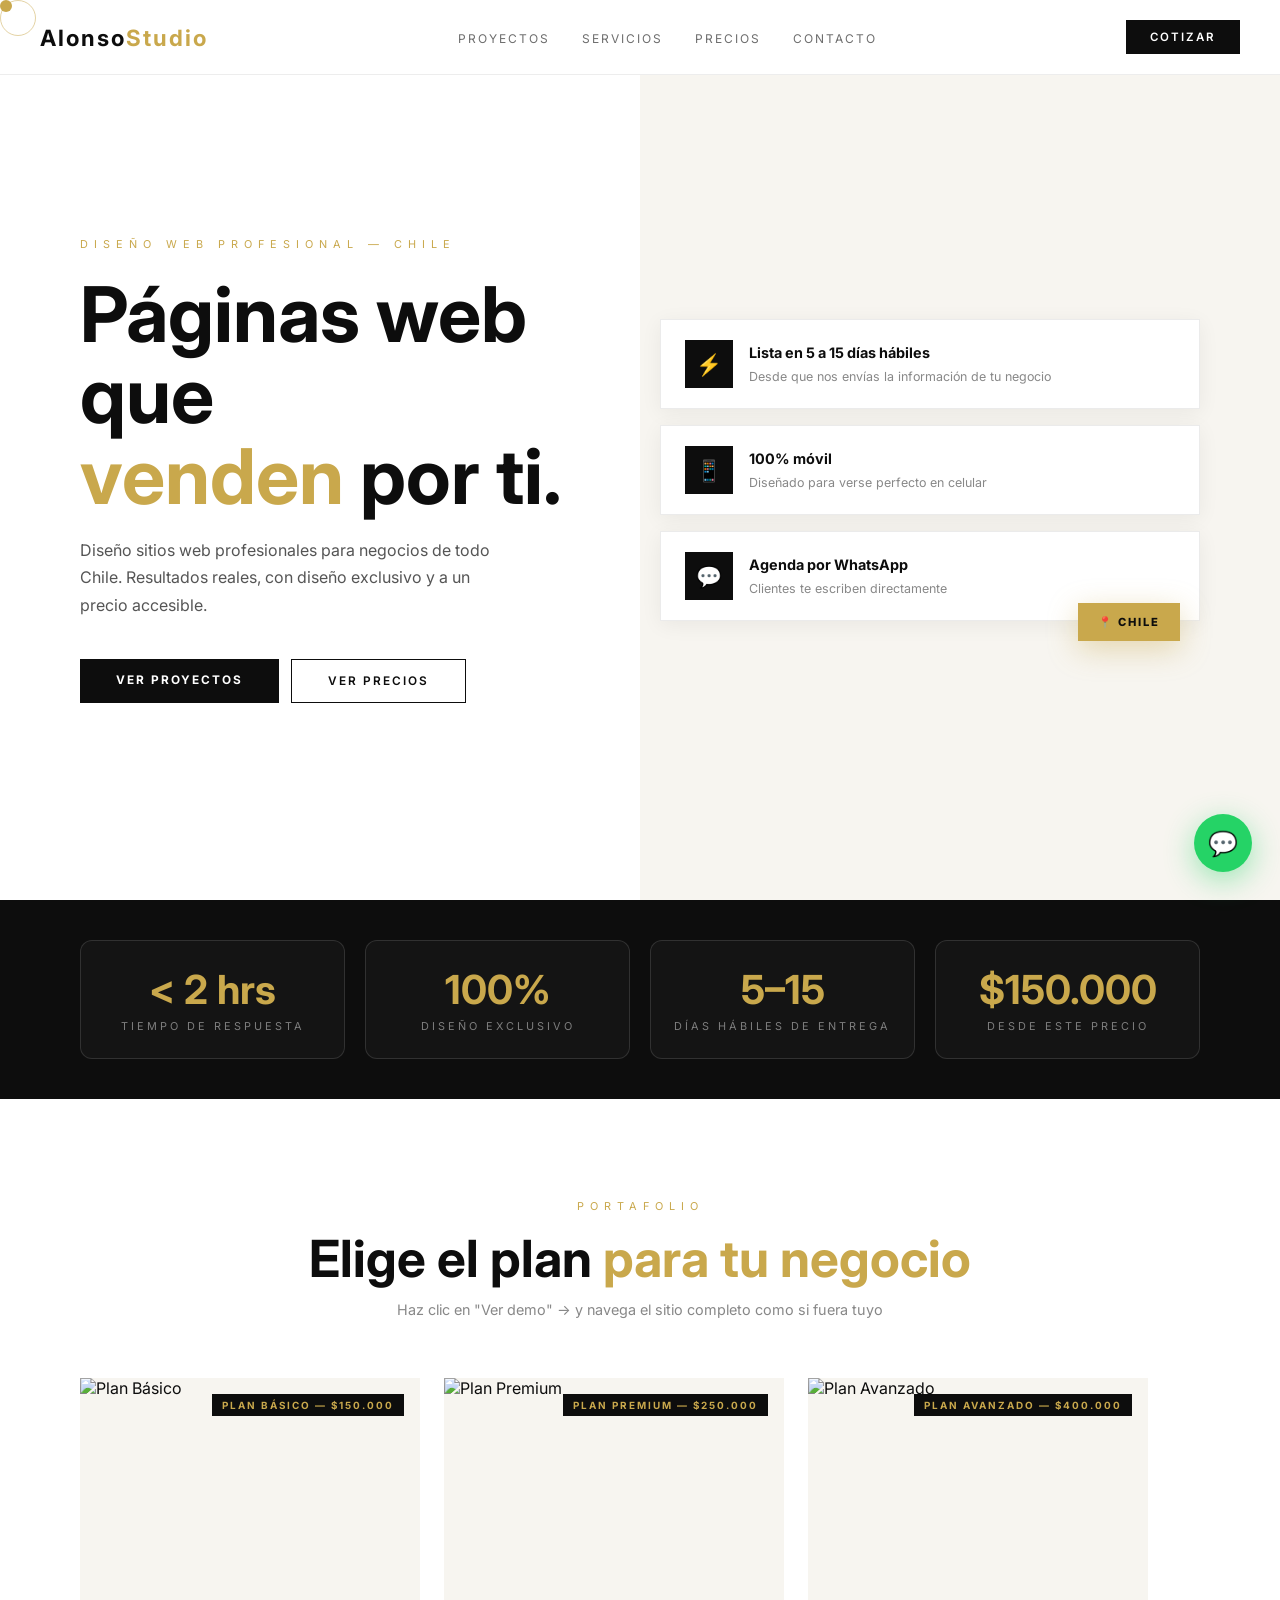
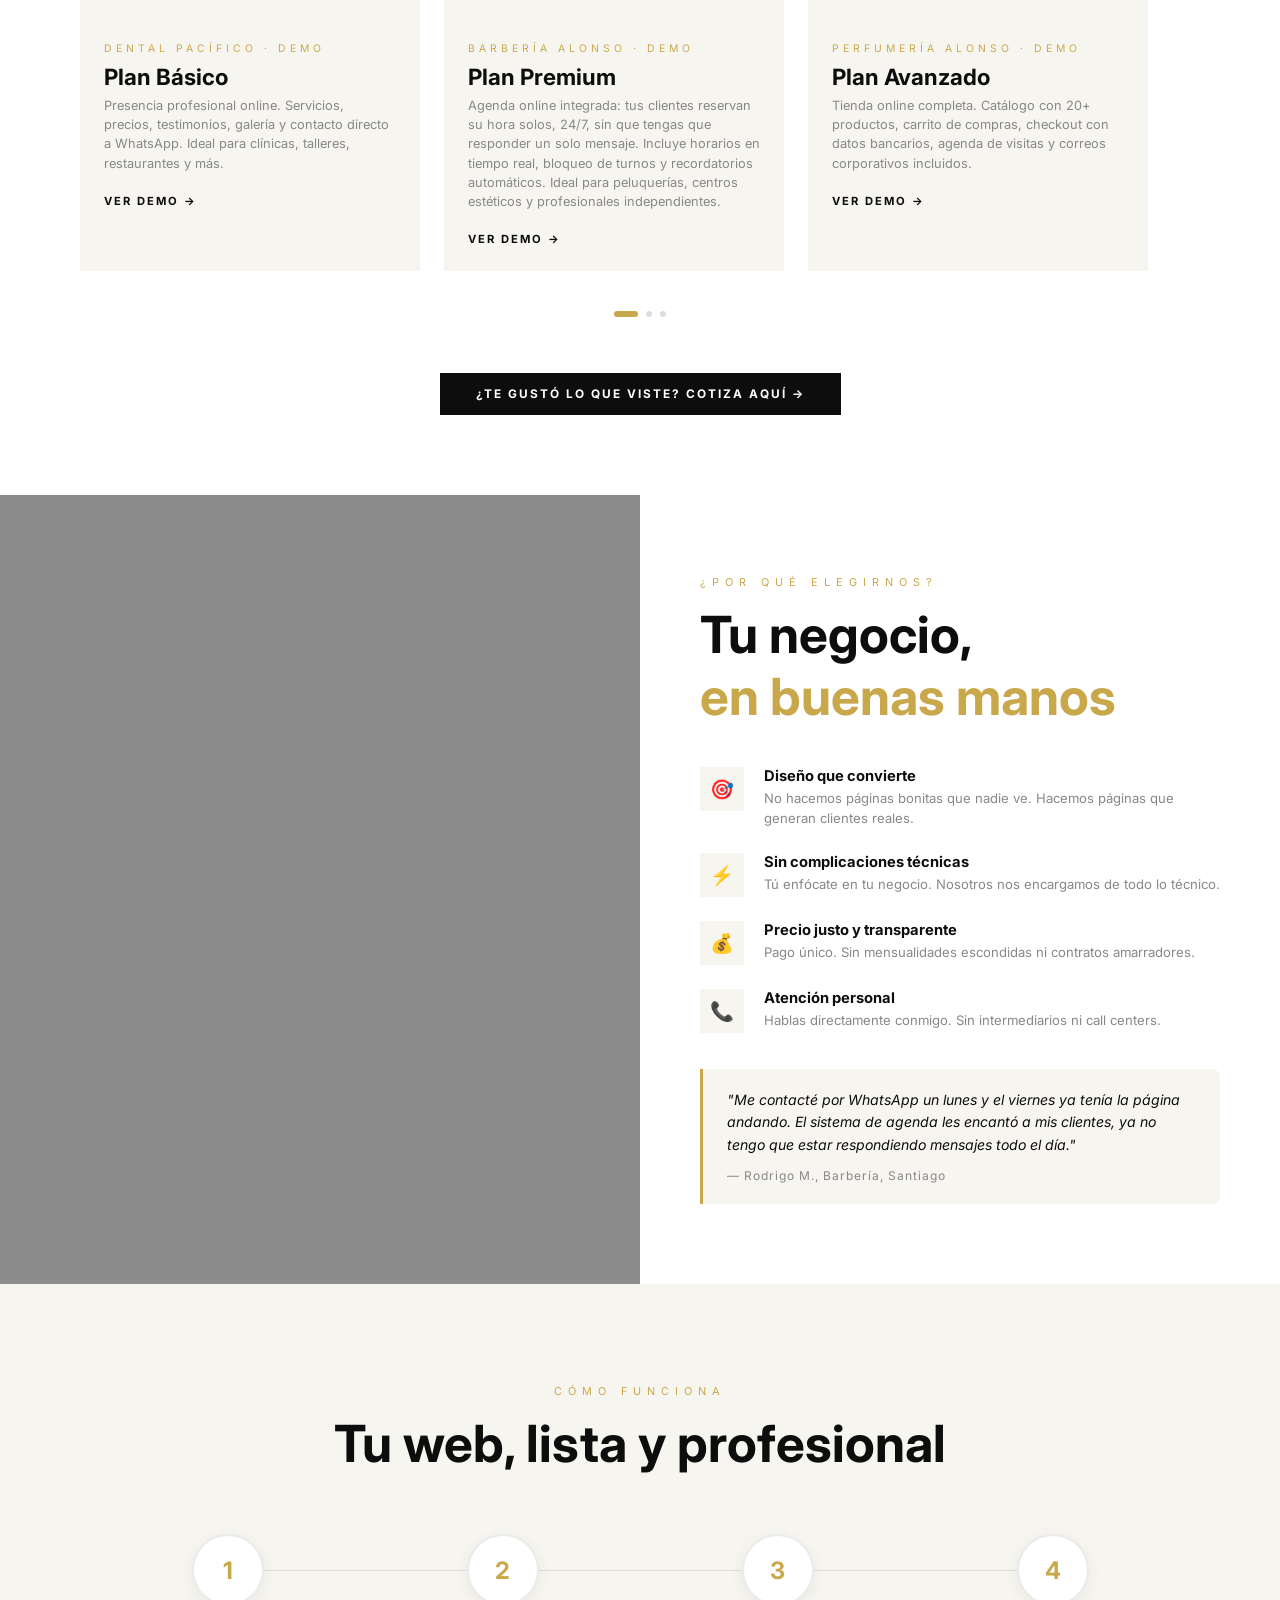
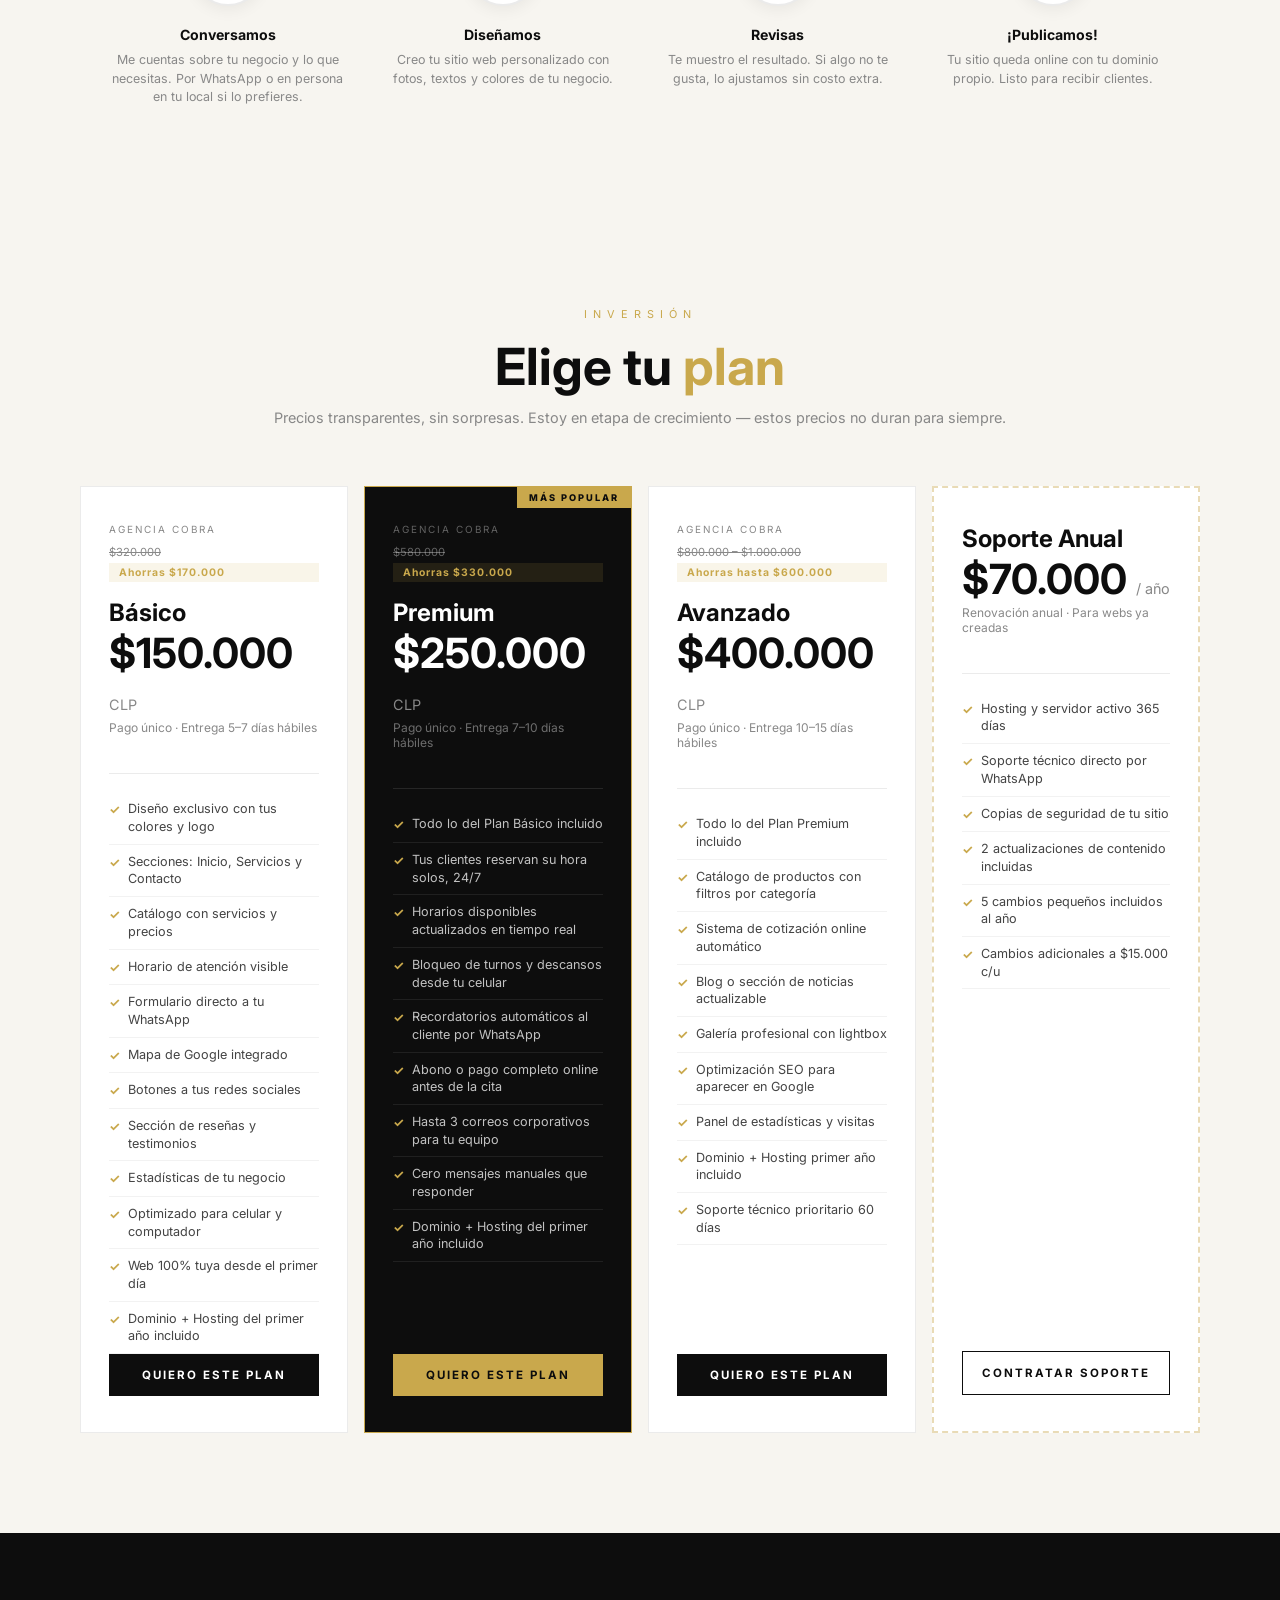
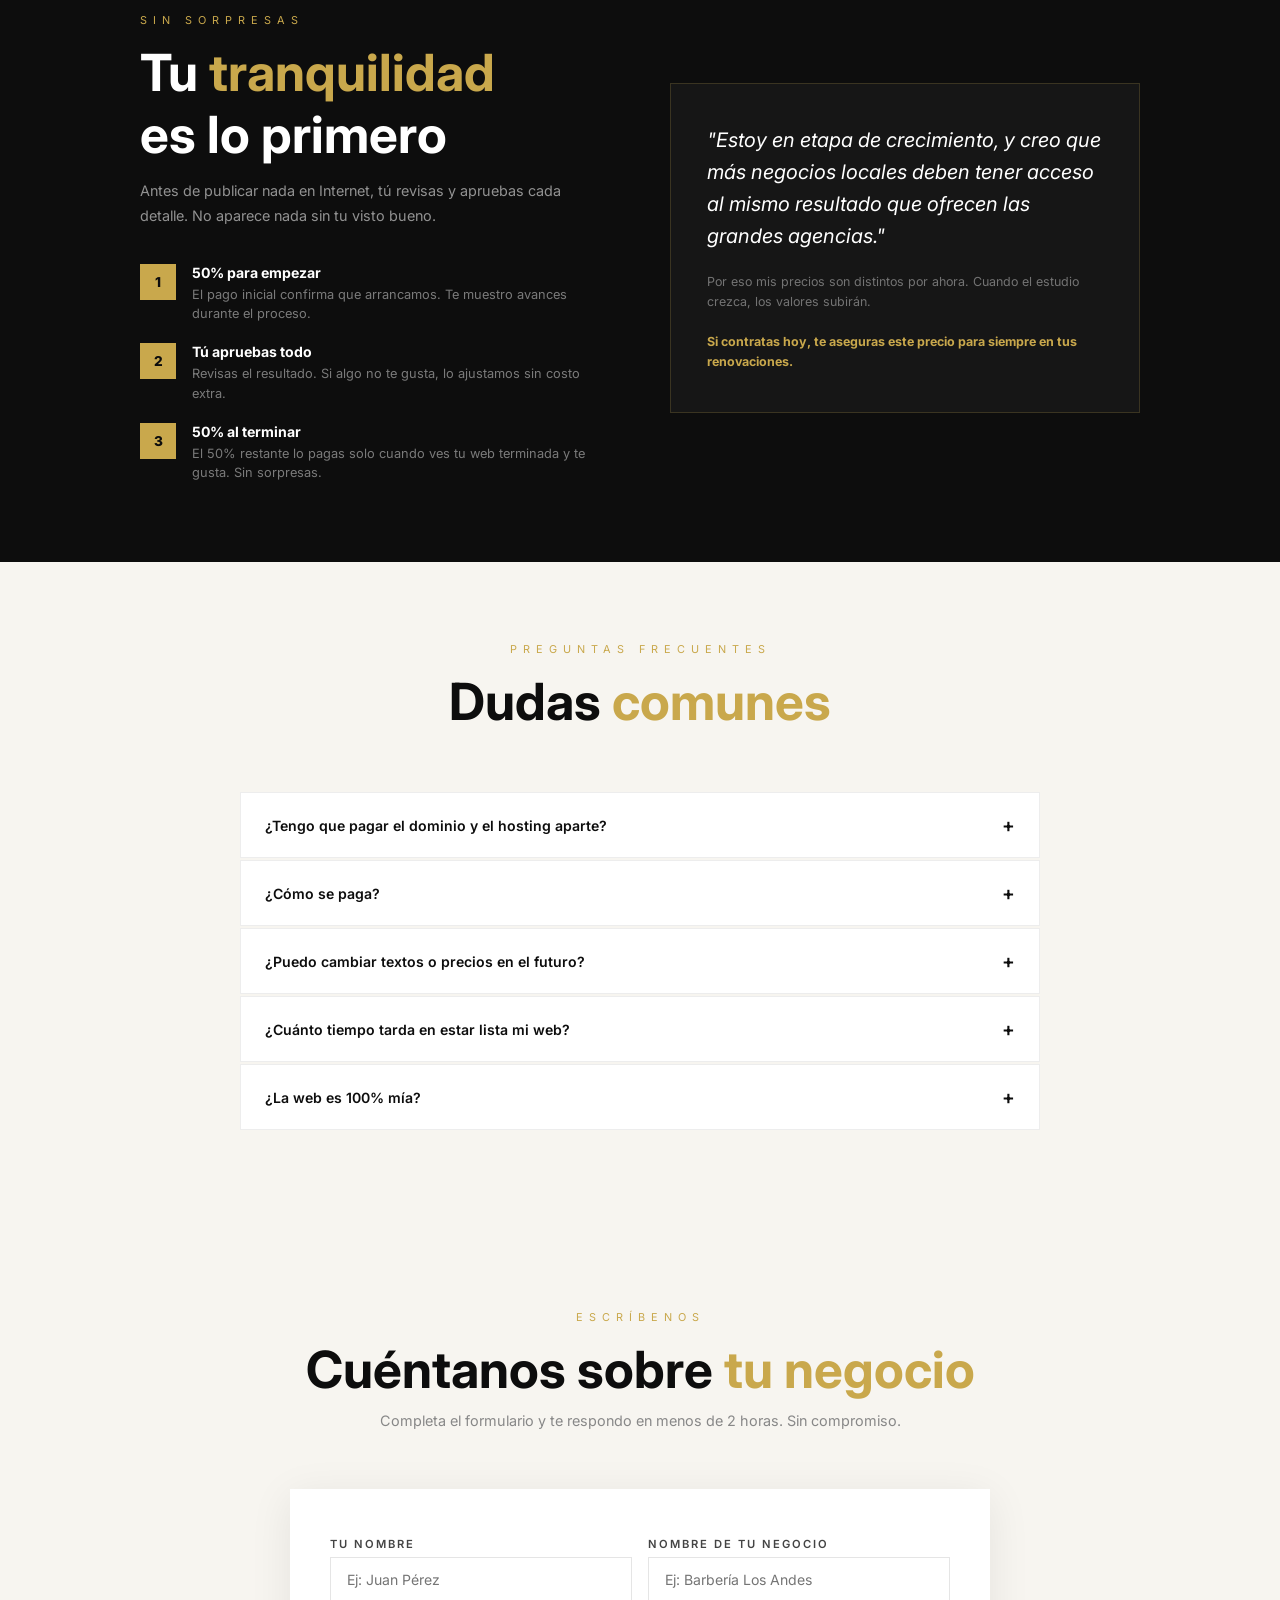
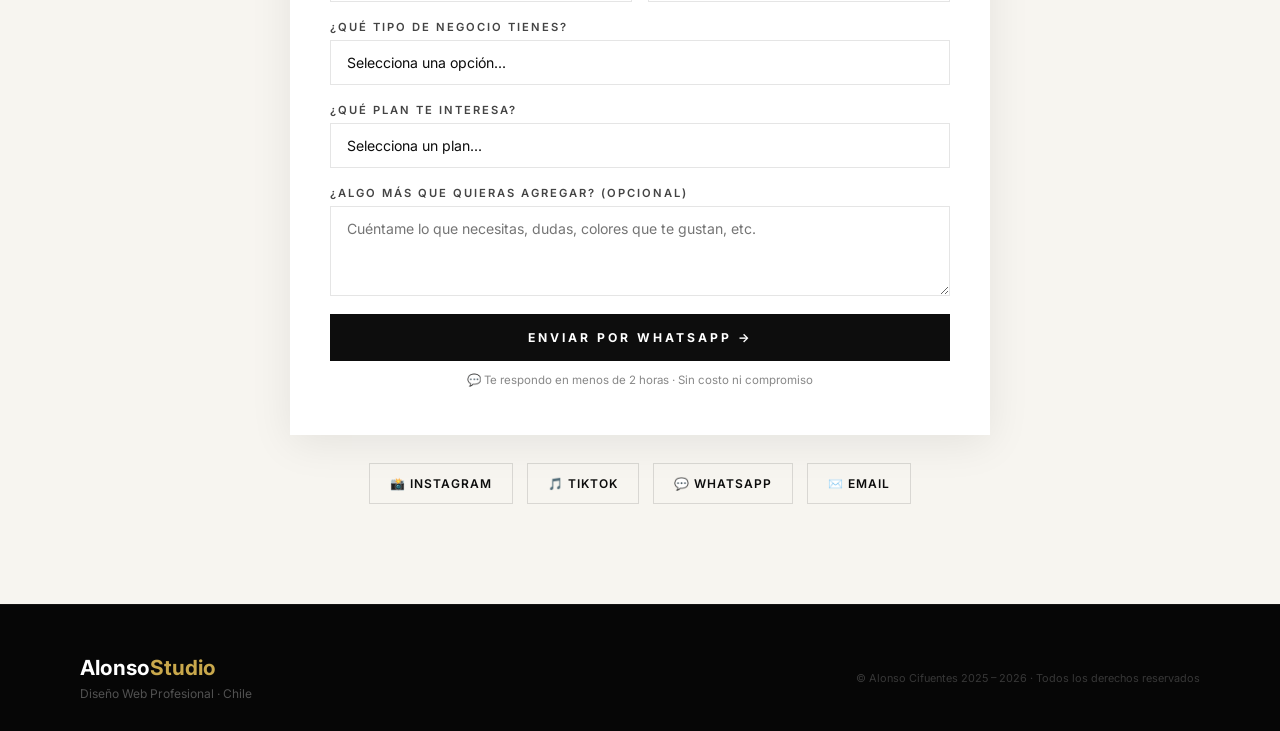
==== commit c87c360f: "Remove all inline styles from index.html and move to styles.css Adds CSS rules for .plan-card.featur" ====
--- a/alonso-studio/index.html
+++ b/alonso-studio/index.html
@@ -126,7 +126,7 @@
     </div>
     <div class="carousel-dots" id="dots"></div>
   </div>
-  <div style="text-align:center;margin-top:36px;">
+  <div class="portfolio-cta">
     <a href="#contacto" class="btn-dark">¿Te gustó lo que viste? Cotiza aquí →</a>
   </div>
 </section>
@@ -235,12 +235,12 @@
 
     <div class="plan-card featured reveal">
       <div class="plan-badge">Más popular</div>
-      <span class="plan-agency-label" style="color:rgba(255,255,255,.35)">Agencia cobra</span>
-      <div class="plan-agency" style="color:rgba(255,255,255,.35)">$580.000</div>
+      <span class="plan-agency-label">Agencia cobra</span>
+      <div class="plan-agency">$580.000</div>
       <span class="plan-savings">Ahorras $330.000</span>
       <div class="plan-name">Premium</div>
       <div class="plan-price">$250.000 <span>CLP</span></div>
-      <p class="plan-sub" style="color:rgba(255,255,255,.4)">Pago único · Entrega 7–10 días hábiles</p>
+      <p class="plan-sub">Pago único · Entrega 7–10 días hábiles</p>
       <div class="plan-divider"></div>
       <div class="plan-item">Todo lo del Plan Básico incluido</div>
       <div class="plan-item">Tus clientes reservan su hora solos, 24/7</div>
@@ -295,7 +295,7 @@
   <div class="tran-grid">
     <div class="tran-left reveal">
       <span class="sec-tag">Sin sorpresas</span>
-      <h2 class="sec-title" style="color:var(--white)">Tu <em>tranquilidad</em><br>es lo primero</h2>
+      <h2 class="sec-title">Tu <em>tranquilidad</em><br>es lo primero</h2>
       <p class="tran-desc">Antes de publicar nada en Internet, tú revisas y apruebas cada detalle. No aparece nada sin tu visto bueno.</p>
       <div class="tran-steps">
         <div class="tran-step">
--- a/alonso-studio/styles.css
+++ b/alonso-studio/styles.css
@@ -287,6 +287,9 @@
 .plan-card.featured .plan-price,
 .plan-card.featured .plan-name { color:var(--white); }
 .plan-card.featured .plan-item { border-color:rgba(255,255,255,0.08); color:rgba(255,255,255,0.75); }
+.plan-card.featured .plan-agency-label,
+.plan-card.featured .plan-agency { color:rgba(255,255,255,0.35); }
+.plan-card.featured .plan-sub { color:rgba(255,255,255,0.4); }
 .plan-card.anual { border:2px dashed rgba(201,168,76,0.4); background:var(--white); }
 .plan-badge {
   position:absolute; top:0; right:0;
@@ -599,3 +602,19 @@
 @keyframes slideIn { from{opacity:0;transform:translateX(30px)} to{opacity:1;transform:translateX(0)} }
 .reveal { opacity:0; transform:translateY(30px); transition:all 0.7s ease; }
 .reveal.visible { opacity:1; transform:translateY(0); }
+
+.portfolio-cta { text-align:center; margin-top:36px; }
+
+.cursor {
+  width:12px; height:12px; background:var(--gold); border-radius:50%;
+  position:fixed; top:0; left:0; pointer-events:none; z-index:9999;
+  transition:transform 0.05s linear;
+}
+.cursor-ring {
+  width:36px; height:36px; border:1.5px solid rgba(201,168,76,0.5); border-radius:50%;
+  position:fixed; top:0; left:0; pointer-events:none; z-index:9998;
+  transition:transform 0.12s linear;
+}
+@media(max-width:768px){
+  .cursor, .cursor-ring { display:none; }
+}
